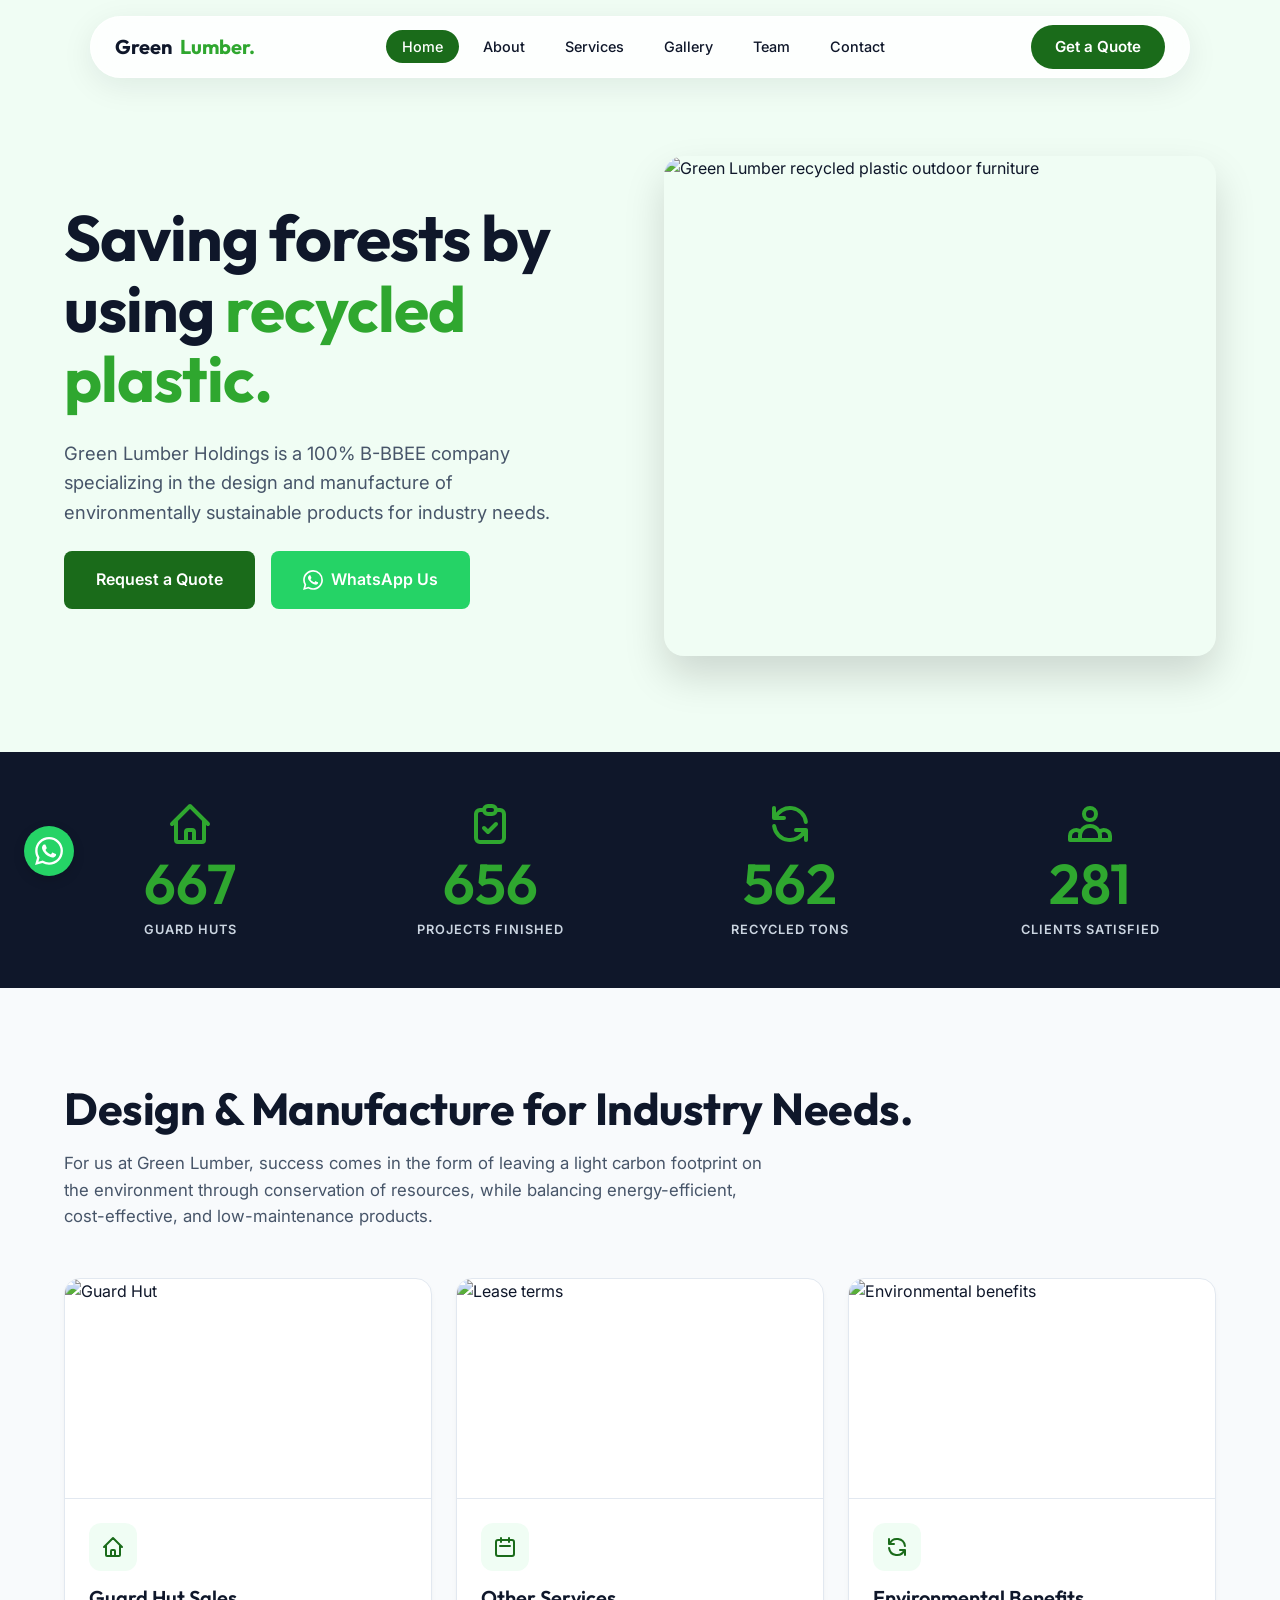
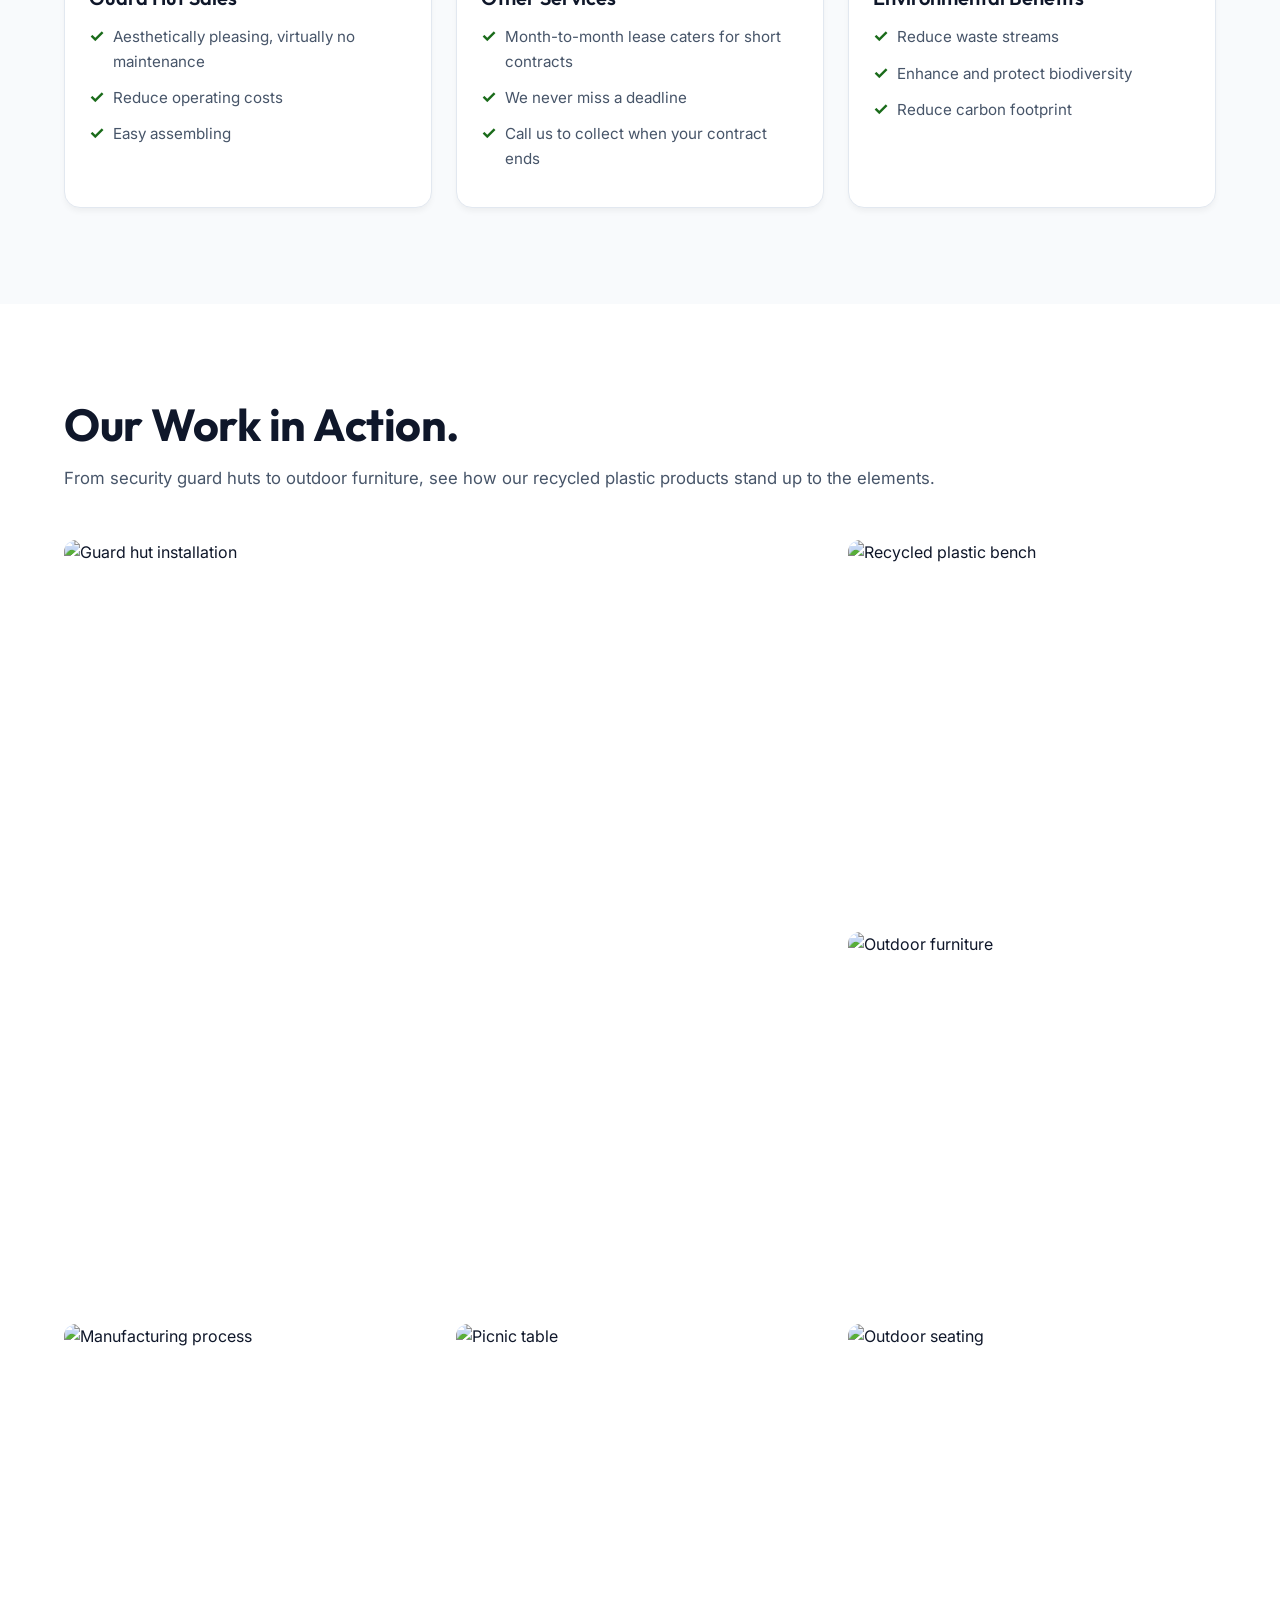
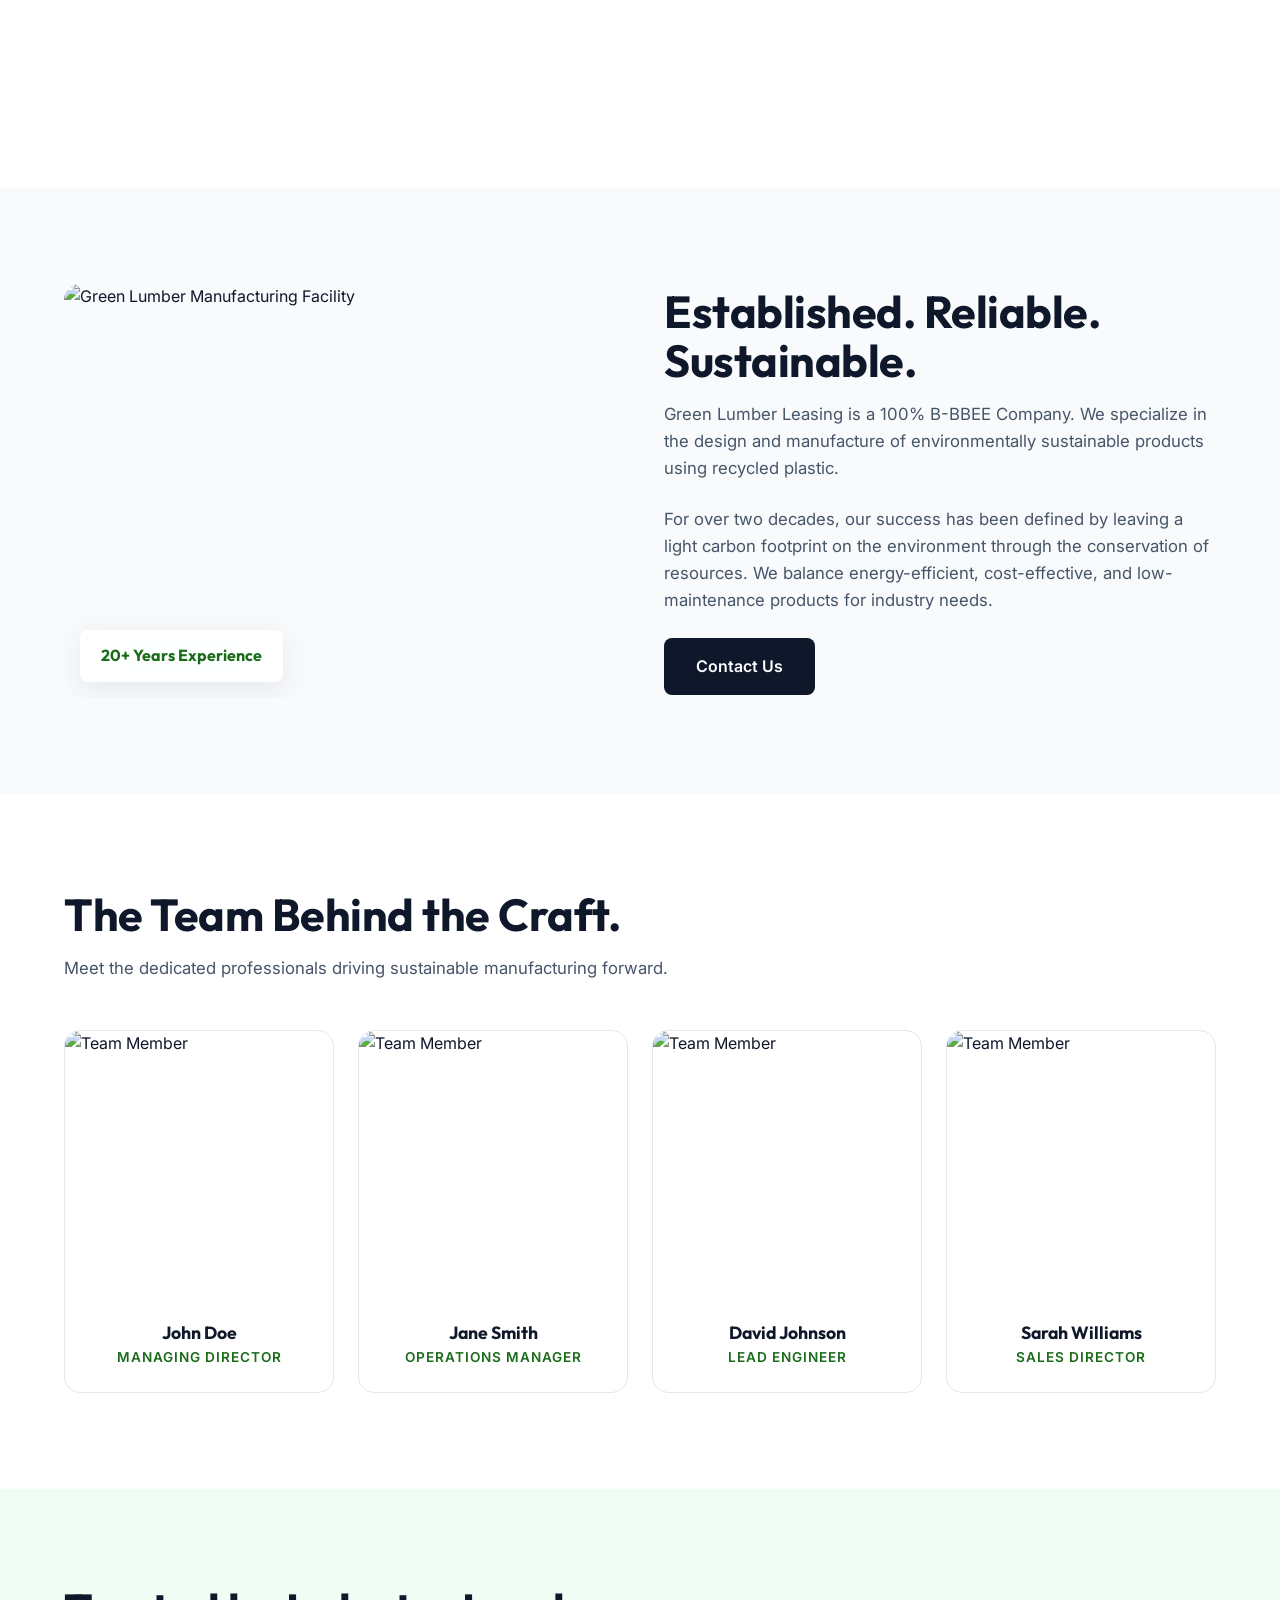
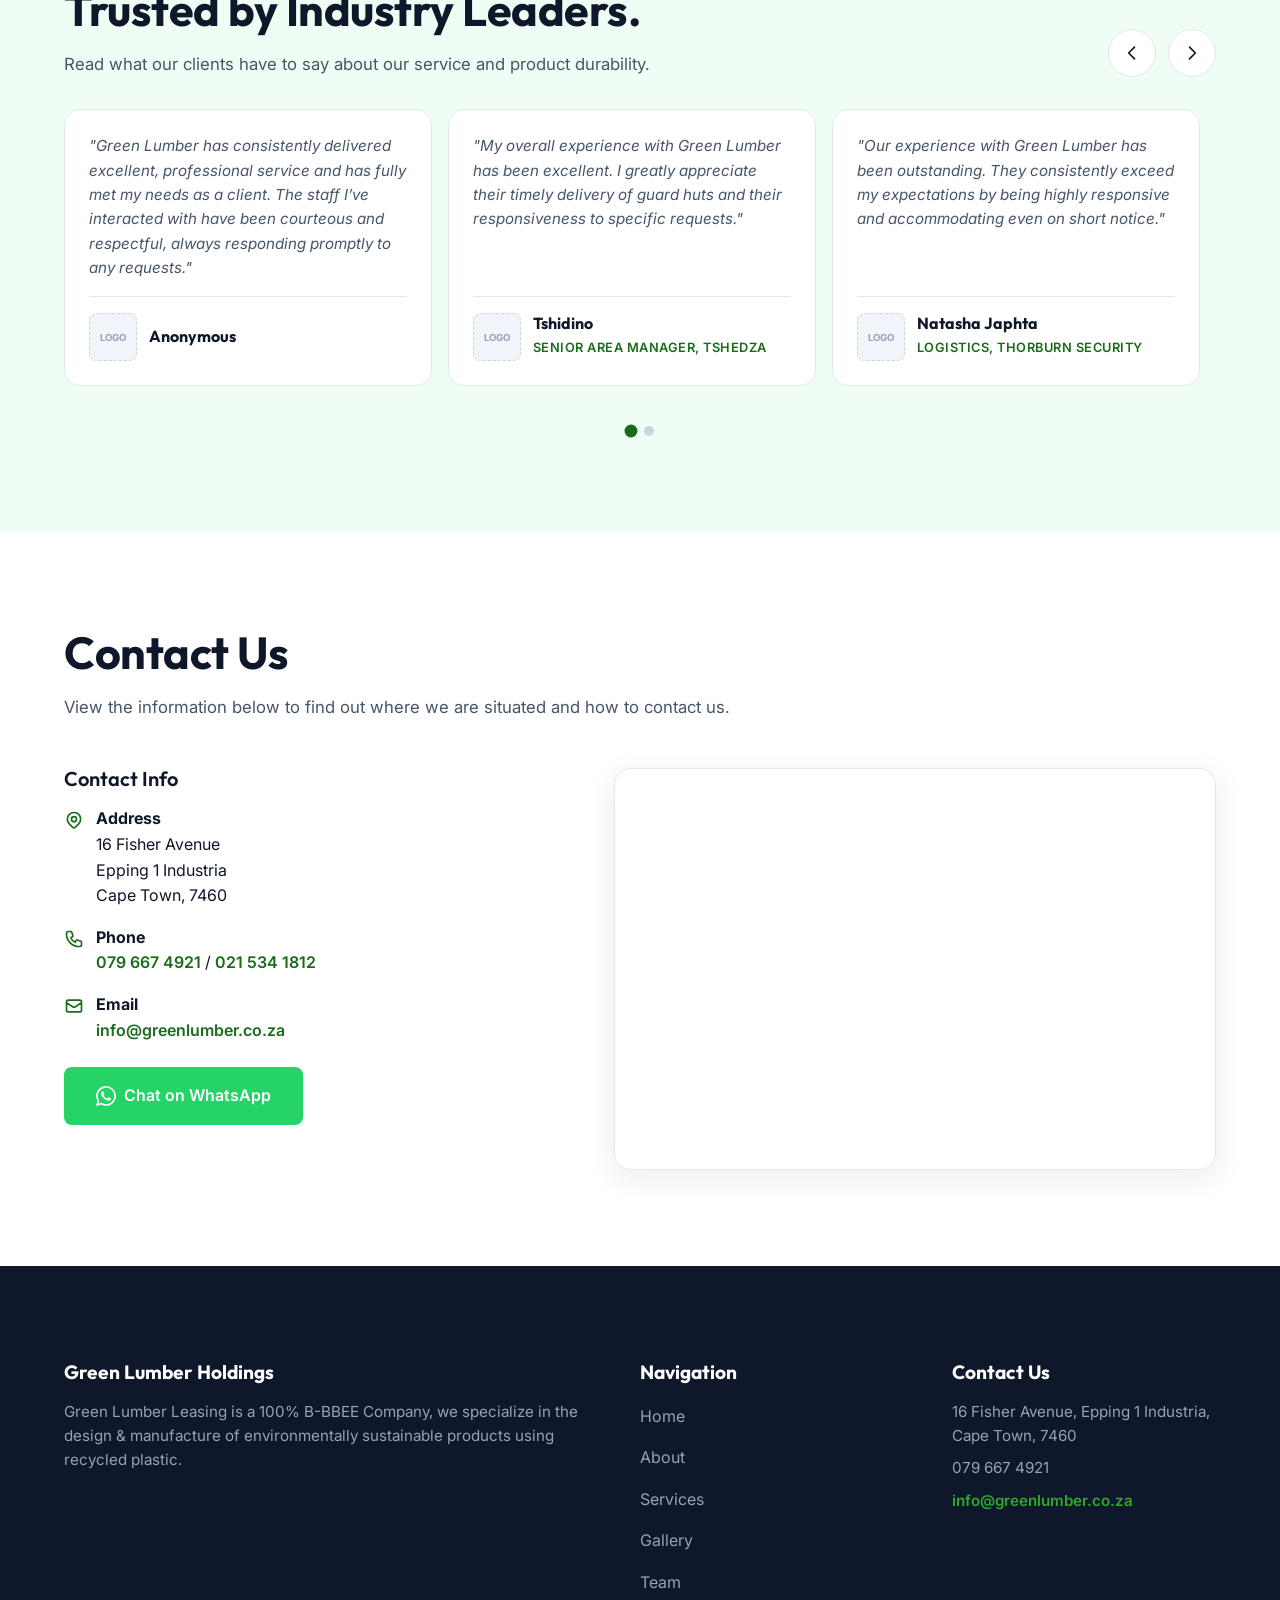
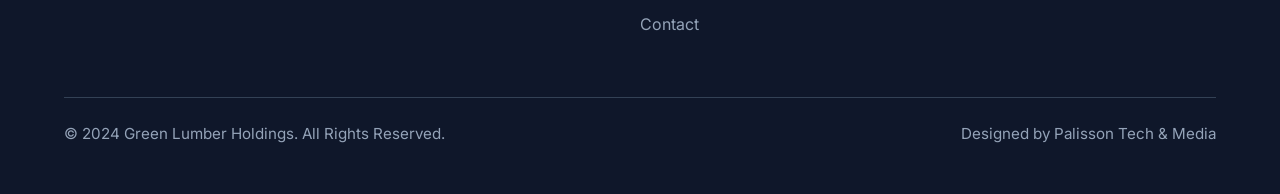
==== index.html @ dca3ba41 "Rename greenlumber.html to index.html" ====
<!DOCTYPE html>
<html lang="en">
<head>
  <meta charset="UTF-8">
  <meta name="viewport" content="width=device-width, initial-scale=1.0, viewport-fit=cover">
  <title>Green Lumber Holdings | Sustainable Manufacturing</title>
  
  <link rel="preconnect" href="https://fonts.googleapis.com">
  <link rel="preconnect" href="https://fonts.gstatic.com" crossorigin>
  <link href="https://fonts.googleapis.com/css2?family=Inter:wght@400;500;600&family=Outfit:wght@500;600;700&display=swap" rel="stylesheet">
  
  <!-- SEO Structured Data (LocalBusiness Schema) -->
  <script type="application/ld+json">
  {
    "@context": "https://schema.org",
    "@type": "LocalBusiness",
    "name": "Green Lumber Holdings",
    "image": "https://images.unsplash.com/photo-1598379502045-45b2b1c2f85f?q=80&w=1200&auto=format&fit=crop",
    "description": "Green Lumber Leasing is a 100% B-BBEE Company, we specialize in the design & Manufacture of environmentally sustainable products using recycled plastic.",
    "address": {
      "@type": "PostalAddress",
      "streetAddress": "16 Fisher Avenue, Epping 1 Industria",
      "addressLocality": "Cape Town",
      "postalCode": "7460",
      "addressCountry": "ZA"
    },
    "telephone": "+27796674921",
    "email": "info@greenlumber.co.za",
    "url": "https://www.greenlumberholdings.co.za"
  }
  </script>

  <style>
    :root {
      --primary: #2fa72f;
      --primary-dark: #1a6b1a;
      --primary-light: #f0fdf4;
      --bg-body: #f8fafc;
      --bg-surface: #ffffff;
      --text-main: #0f172a;
      --text-muted: #475569;
      
      --glass-bg: rgba(255, 255, 255, 0.85);
      --glass-dark: rgba(15, 23, 42, 0.75);
      --glass-border: rgba(255, 255, 255, 0.9);
      --glass-shadow: 0 8px 32px rgba(15, 23, 42, 0.08);
      
      --space-xs: 0.5rem;
      --space-sm: 1rem;
      --space-md: 1.5rem;
      --space-lg: 3rem;
      --space-xl: 5rem;
      
      --font-heading: 'Outfit', sans-serif;
      --font-body: 'Inter', sans-serif;
      --ease: cubic-bezier(0.16, 1, 0.3, 1);
    }

    * { box-sizing: border-box; margin: 0; padding: 0; }
    html { scroll-behavior: smooth; scroll-padding-top: 100px; }
    
    body {
      font-family: var(--font-body);
      background-color: var(--bg-body);
      color: var(--text-main);
      line-height: 1.6;
      overflow-x: hidden;
      -webkit-font-smoothing: antialiased;
    }

    a:focus-visible, button:focus-visible {
      outline: 3px solid var(--primary);
      outline-offset: 3px;
      border-radius: 4px;
    }

    img { max-width: 100%; display: block; }

    h1, h2, h3, h4 { font-family: var(--font-heading); color: var(--text-main); line-height: 1.1; }
    h1 { font-size: clamp(2.2rem, 6vw, 4rem); font-weight: 700; letter-spacing: -1px; margin-bottom: var(--space-md); }
    h2 { font-size: clamp(1.8rem, 4vw, 2.8rem); font-weight: 700; letter-spacing: -0.5px; margin-bottom: var(--space-sm); }
    h3 { font-size: 1.25rem; font-weight: 600; margin-bottom: var(--space-sm); }
    p { font-size: 1.05rem; color: var(--text-muted); margin-bottom: var(--space-md); }
    
    .container { width: 100%; max-width: 1200px; margin: 0 auto; padding-inline: var(--space-md); }
    .section { padding-block: var(--space-xl); }
    
    .glass {
      background: var(--glass-bg);
      -webkit-backdrop-filter: blur(16px) saturate(120%);
      backdrop-filter: blur(16px) saturate(120%);
      border: 1px solid var(--glass-border);
      border-radius: 16px;
      box-shadow: var(--glass-shadow);
    }

    /* --- NAVIGATION --- */
    .nav-wrapper {
      position: fixed; top: var(--space-sm); left: 0; width: 100%;
      z-index: 1000; display: flex; justify-content: center; padding-inline: var(--space-sm);
    }
    
    .nav {
      display: flex; align-items: center; justify-content: space-between;
      width: 100%; max-width: 1100px; padding: var(--space-xs) var(--space-md);
      border-radius: 100px; position: relative;
    }
    
    .logo { font-family: var(--font-heading); font-weight: 700; font-size: 1.25rem; color: var(--text-main); text-decoration: none; display: flex; align-items: center; gap: 8px; z-index: 2; }
    .logo span { color: var(--primary); }
    
    .nav-links { display: none; gap: var(--space-xs); list-style: none; }
    .nav-links a {
      color: var(--text-main); text-decoration: none; font-weight: 500; font-size: 0.9rem;
      transition: all 0.2s; padding: 8px 16px; border-radius: 50px;
    }
    .nav-links a:hover, .nav-links a.active { background: var(--primary-dark); color: #fff; }
    
    .nav-cta {
      display: none; background: var(--primary-dark); color: #fff !important;
      padding: 10px 24px; border-radius: 50px; text-decoration: none;
      font-weight: 600; font-size: 0.95rem; transition: background 0.2s;
    }
    .nav-cta:hover { background: #124e12; }

    .menu-toggle { 
      display: block; background: none; border: none; cursor: pointer; 
      padding: var(--space-xs); z-index: 2; color: var(--text-main);
    }
    .menu-toggle svg { width: 28px; height: 28px; }

    .mobile-menu {
      position: absolute; top: calc(100% + 10px); left: 0; width: 100%;
      padding: var(--space-md); display: flex; flex-direction: column; gap: var(--space-xs);
      opacity: 0; pointer-events: none; transform: translateY(-10px);
      transition: all 0.3s var(--ease);
    }
    .mobile-menu.active { opacity: 1; pointer-events: auto; transform: translateY(0); }
    .mobile-menu a { color: var(--text-main); text-decoration: none; font-weight: 600; font-size: 1.1rem; padding: 12px 16px; border-radius: 8px; }
    .mobile-menu a.active { background: var(--primary-dark); color: #fff; }
    .mobile-menu .nav-cta { display: block; text-align: center; margin-top: var(--space-xs); background: var(--primary-dark); color: #fff; }

    /* --- HERO --- */
    .hero { padding-top: calc(var(--space-xl) + 60px); padding-bottom: var(--space-xl); background: var(--primary-light); }
    .hero-grid { display: grid; grid-template-columns: 1fr; gap: var(--space-lg); align-items: center; }
    .hero-text h1 span { color: var(--primary); }
    .hero-text p { font-size: 1.15rem; max-width: 500px; }
    
    .btn {
      display: inline-flex; align-items: center; justify-content: center; gap: 8px;
      padding: 16px 32px; background: var(--primary-dark); color: #fff;
      text-decoration: none; font-weight: 600; border-radius: 8px;
      transition: background 0.2s, transform 0.2s; width: 100%;
    }
    .btn:hover { background: #124e12; transform: translateY(-2px); }
    .btn-whatsapp { background: #25D366; color: #fff; }
    .btn-whatsapp:hover { background: #1da851; }
    
    .hero-actions { display: flex; flex-direction: column; gap: var(--space-sm); margin-top: var(--space-md); }
    
    .hero-image-wrapper {
      border-radius: 20px; overflow: hidden;
      box-shadow: 0 20px 40px rgba(0,0,0,0.15); aspect-ratio: 4/3; cursor: pointer;
    }
    .hero-image-wrapper img { width: 100%; height: 100%; object-fit: cover; }

    /* --- STATS BAND --- */
    .stats-band { background: var(--text-main); padding-block: var(--space-lg); color: #fff; }
    .stats-grid { display: grid; grid-template-columns: repeat(2, 1fr); gap: var(--space-md); text-align: center; }
    .stat-item h3 { font-size: clamp(2rem, 5vw, 3.5rem); color: var(--primary); margin-bottom: var(--space-xs); line-height: 1; }
    .stat-item p { font-size: 0.8rem; text-transform: uppercase; letter-spacing: 1px; font-weight: 600; color: #cbd5e1; margin-bottom: 0; }
    .stat-icon { width: 48px; height: 48px; margin: 0 auto var(--space-xs); color: var(--primary); }
    .stat-icon svg { width: 100%; height: 100%; }

    /* --- CARDS --- */
    .cards-grid { display: grid; grid-template-columns: 1fr; gap: var(--space-md); margin-top: var(--space-lg); }
    .card {
      background: var(--bg-surface); border-radius: 16px; border: 1px solid #e2e8f0;
      box-shadow: 0 4px 6px -1px rgba(0, 0, 0, 0.05); transition: transform 0.3s var(--ease), box-shadow 0.3s var(--ease);
      overflow: hidden; display: flex; flex-direction: column;
    }
    .card:hover { transform: translateY(-5px); box-shadow: 0 15px 25px -5px rgba(0, 0, 0, 0.1); border-color: var(--primary); }
    .card-img { width: 100%; height: 220px; object-fit: cover; border-bottom: 1px solid #e2e8f0; cursor: pointer; }
    .card-content { padding: var(--space-md); flex-grow: 1; }
    .card-icon { width: 48px; height: 48px; background: var(--primary-light); color: var(--primary-dark); border-radius: 12px; display: flex; align-items: center; justify-content: center; margin-bottom: var(--space-sm); }
    .card-icon svg { width: 24px; height: 24px; }
    .card ul { list-style: none; padding: 0; margin-top: var(--space-sm); }
    .card ul li { position: relative; padding-left: 24px; margin-bottom: 12px; color: var(--text-muted); font-size: 0.95rem; }
    .card ul li::before { content: "✓"; color: var(--primary-dark); position: absolute; left: 0; font-weight: bold; font-size: 1.1rem; line-height: 1.2; }

    /* --- GALLERY --- */
    .gallery-section { background: var(--bg-surface); }
    .gallery-grid { display: grid; grid-template-columns: 1fr; gap: var(--space-md); margin-top: var(--space-lg); }
    .gallery-item { position: relative; border-radius: 12px; overflow: hidden; aspect-ratio: 4/3; cursor: pointer; }
    .gallery-item img { width: 100%; height: 100%; object-fit: cover; transition: transform 0.5s var(--ease); }
    .gallery-item:hover img { transform: scale(1.05); }

    /* --- ABOUT --- */
    .about-grid { display: grid; grid-template-columns: 1fr; gap: var(--space-lg); align-items: center; }
    .about-image { border-radius: 16px; overflow: hidden; aspect-ratio: 4/3; position: relative; cursor: pointer; }
    .about-image img { width: 100%; height: 100%; object-fit: cover; }
    .experience-badge { position: absolute; bottom: var(--space-sm); left: var(--space-sm); padding: 12px 20px; font-family: var(--font-heading); font-weight: 700; font-size: 1rem; color: var(--primary-dark); border-radius: 8px; }

    /* --- TEAM --- */
    .team-grid { display: grid; grid-template-columns: 1fr; gap: var(--space-md); margin-top: var(--space-lg); }
    .team-card { background: var(--bg-surface); border-radius: 16px; overflow: hidden; border: 1px solid #e2e8f0; }
    .team-img { width: 100%; aspect-ratio: 1/1; object-fit: cover; }
    .team-info { padding: var(--space-md); text-align: center; }
    .team-info h4 { font-size: 1.1rem; margin-bottom: 4px; }
    .team-info p { font-size: 0.85rem; color: var(--primary-dark); font-weight: 600; text-transform: uppercase; letter-spacing: 1px; margin-bottom: 0; }

    /* --- TESTIMONIALS --- */
    .testimonials { background: var(--primary-light); }
    .testimonial-header { display: flex; flex-direction: column; gap: var(--space-sm); margin-bottom: var(--space-md); }
    .carousel-controls { display: flex; gap: 12px; }
    .control-btn {
      width: 48px; height: 48px; border-radius: 50%; display: flex; align-items: center; justify-content: center;
      background: var(--bg-surface); border: 1px solid #e2e8f0; color: var(--text-main);
      cursor: pointer; transition: all 0.2s;
    }
    .control-btn:hover { background: var(--primary-dark); color: #fff; border-color: var(--primary-dark); }
    .control-btn svg { width: 20px; height: 20px; }

    .testimonial-track {
      display: flex; gap: var(--space-sm); overflow-x: auto;
      padding: var(--space-xs) 0 var(--space-md) 0;
      scroll-snap-type: x mandatory; scrollbar-width: none; -webkit-overflow-scrolling: touch;
    }
    .testimonial-track::-webkit-scrollbar { display: none; }
    
    .testimonial-card {
      flex: 0 0 100%; min-width: 280px; scroll-snap-align: start;
      background: var(--bg-surface); padding: var(--space-md); border-radius: 16px;
      border: 1px solid #e2e8f0; display: flex; flex-direction: column; justify-content: space-between;
      transition: box-shadow 0.3s;
    }
    .testimonial-card:hover { box-shadow: 0 10px 25px rgba(0,0,0,0.05); }
    .testimonial-card p { font-style: italic; font-size: 0.95rem; color: var(--text-muted); margin-bottom: var(--space-sm); flex-grow: 1; }
    .testimonial-author { border-top: 1px solid #e2e8f0; padding-top: var(--space-sm); display: flex; align-items: center; gap: 12px; }
    
    /* Company Logo Placeholder */
    .company-logo-placeholder {
      width: 48px; height: 48px; background: #f1f5f9; border-radius: 8px;
      display: flex; align-items: center; justify-content: center;
      font-size: 0.6rem; font-weight: 700; color: #94a3b8; text-transform: uppercase;
      border: 1px dashed #cbd5e1; flex-shrink: 0;
    }
    .testimonial-author-text h4 { font-size: 1rem; margin-bottom: 2px; }
    .testimonial-author-text span { font-size: 0.8rem; font-weight: 600; color: var(--primary-dark); text-transform: uppercase; letter-spacing: 0.5px; }

    /* Pagination Dots */
    .testimonial-dots {
      display: flex; justify-content: center; gap: 8px; margin-top: var(--space-sm);
    }
    .dot {
      width: 10px; height: 10px; border-radius: 50%; background: #cbd5e1;
      border: none; cursor: pointer; transition: all 0.2s;
    }
    .dot.active { background: var(--primary-dark); transform: scale(1.3); }

    /* --- CONTACT SECTION --- */
    .contact-section { background: var(--bg-surface); }
    .contact-grid { display: grid; grid-template-columns: 1fr; gap: var(--space-lg); margin-top: var(--space-lg); }
    .contact-info h3 { margin-bottom: var(--space-sm); }
    .contact-info p { margin-bottom: var(--space-sm); }
    .contact-detail { display: flex; align-items: flex-start; gap: 12px; margin-bottom: var(--space-sm); }
    .contact-detail svg { width: 20px; height: 20px; color: var(--primary-dark); flex-shrink: 0; margin-top: 4px; }
    .contact-detail a { color: var(--primary-dark); text-decoration: none; font-weight: 600; }
    .contact-detail a:hover { text-decoration: underline; }
    .map-wrapper { border-radius: 16px; overflow: hidden; box-shadow: 0 8px 32px rgba(15,23,42,0.08); border: 1px solid #e2e8f0; }
    .map-wrapper iframe { display: block; width: 100%; height: 400px; border: none; }

    /* --- FOOTER --- */
    .footer { background: var(--text-main); color: #fff; padding-block: var(--space-xl) var(--space-md); }
    .footer-grid { display: grid; grid-template-columns: 1fr; gap: var(--space-lg); margin-bottom: var(--space-lg); }
    .footer h4 { color: #fff; font-size: 1.2rem; margin-bottom: var(--space-sm); }
    .footer p { color: #94a3b8; font-size: 0.95rem; }
    .footer ul { list-style: none; }
    .footer ul li { margin-bottom: var(--space-xs); }
    .footer ul a { color: #94a3b8; text-decoration: none; transition: color 0.2s; display: inline-block; padding-block: 4px; }
    .footer ul a:hover { color: var(--primary); }
    .footer-bottom { border-top: 1px solid #334155; padding-top: var(--space-md); display: flex; flex-direction: column; align-items: center; gap: var(--space-xs); color: #64748b; font-size: 0.85rem; text-align: center; }

    /* --- FLOATING BUTTONS --- */
    #back-to-top, #floating-whatsapp {
      position: fixed; bottom: 24px; width: 50px; height: 50px;
      border-radius: 50%; display: flex; align-items: center; justify-content: center;
      box-shadow: 0 4px 12px rgba(0,0,0,0.15); z-index: 999;
      transition: all 0.3s var(--ease);
    }
    
    #back-to-top {
      right: 24px; background: var(--glass-bg); backdrop-filter: blur(10px);
      border: 1px solid var(--glass-border); color: var(--text-main); cursor: pointer;
      opacity: 0; pointer-events: none; transform: translateY(20px);
    }
    #back-to-top.visible { opacity: 1; pointer-events: auto; transform: translateY(0); }
    #back-to-top:hover { background: var(--primary-dark); color: #fff; border-color: var(--primary-dark); }

    #floating-whatsapp {
      left: 24px; background: #25D366; color: #fff;
    }
    #floating-whatsapp:hover { background: #1da851; transform: scale(1.1); }

    /* --- IMAGE MODAL --- */
    .image-modal {
      position: fixed; inset: 0; z-index: 2000;
      background: rgba(15, 23, 42, 0.85);
      -webkit-backdrop-filter: blur(12px); backdrop-filter: blur(12px);
      display: flex; align-items: center; justify-content: center;
      padding: var(--space-md);
      opacity: 0; pointer-events: none; transition: opacity 0.3s ease;
    }
    .image-modal.active { opacity: 1; pointer-events: auto; }
    .modal-content {
      position: relative; max-width: 95vw; max-height: 90vh;
      border-radius: 16px; overflow: hidden;
      box-shadow: 0 30px 60px rgba(0,0,0,0.5);
      transform: scale(0.95); transition: transform 0.3s var(--ease);
    }
    .image-modal.active .modal-content { transform: scale(1); }
    .modal-content img { display: block; max-width: 100%; max-height: 90vh; object-fit: contain; }
    .modal-close {
      position: absolute; top: 12px; right: 12px;
      width: 44px; height: 44px; border-radius: 50%;
      background: var(--glass-dark); backdrop-filter: blur(10px);
      border: 1px solid rgba(255,255,255,0.2);
      color: #fff; font-size: 24px; cursor: pointer;
      display: flex; align-items: center; justify-content: center;
      transition: background 0.2s;
    }
    .modal-close:hover { background: rgba(255,255,255,0.2); }

    /* --- ANIMATIONS --- */
    .reveal { opacity: 0; transform: translateY(20px); transition: opacity 0.6s var(--ease), transform 0.6s var(--ease); }
    .reveal.active { opacity: 1; transform: translateY(0); }

    /* =========================================
       DESKTOP (min-width: 768px)
       ========================================= */
    @media (min-width: 768px) {
      :root { --space-xl: 6rem; }
      
      .menu-toggle { display: none; }
      .nav-links { display: flex; }
      .nav-cta { display: inline-block; }
      .mobile-menu { display: none !important; }
      
      .hero-grid { grid-template-columns: 1fr 1fr; gap: var(--space-lg); }
      .btn { width: auto; }
      .hero-actions { flex-direction: row; flex-wrap: wrap; }
      .hero-image-wrapper { aspect-ratio: auto; height: 500px; }
      
      .stats-grid { grid-template-columns: repeat(4, 1fr); gap: var(--space-lg); }
      
      .cards-grid { grid-template-columns: repeat(3, 1fr); }
      
      .gallery-grid { grid-template-columns: repeat(3, 1fr); }
      .gallery-item { aspect-ratio: 1/1; }
      .gallery-item:nth-child(1) { grid-column: span 2; grid-row: span 2; aspect-ratio: auto; }
      
      .about-grid { grid-template-columns: 1fr 1fr; }
      
      .team-grid { grid-template-columns: repeat(4, 1fr); }
      
      .testimonial-header { flex-direction: row; justify-content: space-between; align-items: flex-end; }
      .testimonial-card { flex: 0 0 calc(33.333% - var(--space-sm)); }
      
      .contact-grid { grid-template-columns: 1fr 1.2fr; align-items: start; }
      
      .footer-grid { grid-template-columns: 2fr 1fr 1fr; }
      .footer-bottom { flex-direction: row; justify-content: space-between; text-align: left; }
    }
  </style>
</head>
<body>

  <!-- NAVIGATION -->
  <div class="nav-wrapper">
    <nav class="nav glass">
      <a href="#" class="logo">Green<span>Lumber.</span></a>
      
      <ul class="nav-links" id="desktop-nav">
        <li><a href="#home" class="nav-link active">Home</a></li>
        <li><a href="#about" class="nav-link">About</a></li>
        <li><a href="#what-we-do" class="nav-link">Services</a></li>
        <li><a href="#gallery" class="nav-link">Gallery</a></li>
        <li><a href="#team" class="nav-link">Team</a></li>
        <li><a href="#contact" class="nav-link">Contact</a></li>
      </ul>
      
      <a href="#contact" class="nav-cta">Get a Quote</a>
      
      <button class="menu-toggle" aria-label="Toggle navigation" aria-expanded="false">
        <svg fill="none" stroke="currentColor" viewBox="0 0 24 24" xmlns="http://www.w3.org/2000/svg"><path stroke-linecap="round" stroke-linejoin="round" stroke-width="2" d="M4 6h16M4 12h16M4 18h16"></path></svg>
      </button>

      <div class="mobile-menu glass" id="mobile-menu">
        <a href="#home" class="nav-link active">Home</a>
        <a href="#about" class="nav-link">About</a>
        <a href="#what-we-do" class="nav-link">Services</a>
        <a href="#gallery" class="nav-link">Gallery</a>
        <a href="#team" class="nav-link">Team</a>
        <a href="#contact" class="nav-link">Contact</a>
        <a href="#contact" class="nav-cta">Get a Quote</a>
      </div>
    </nav>
  </div>

  <!-- HERO -->
  <header class="hero" id="home">
    <div class="container hero-grid">
      <div class="hero-text reveal">
        <h1>Saving forests by using <span>recycled plastic.</span></h1>
        <p>Green Lumber Holdings is a 100% B-BBEE company specializing in the design and manufacture of environmentally sustainable products for industry needs.</p>
        <div class="hero-actions">
          <a href="#contact" class="btn">Request a Quote</a>
          <a href="https://wa.me/27796674921" target="_blank" rel="noopener" class="btn btn-whatsapp">
            <svg width="20" height="20" viewBox="0 0 24 24" fill="currentColor"><path d="M17.472 14.382c-.297-.149-1.758-.867-2.03-.967-.273-.099-.471-.148-.67.15-.197.297-.767.966-.94 1.164-.173.199-.347.223-.644.075-.297-.15-1.255-.463-2.39-1.475-.883-.788-1.48-1.761-1.653-2.059-.173-.297-.018-.458.13-.606.134-.133.298-.347.446-.52.149-.174.198-.298.298-.497.099-.198.05-.371-.025-.52-.075-.149-.669-1.612-.916-2.207-.242-.579-.487-.5-.669-.51-.173-.008-.371-.01-.57-.01-.198 0-.52.074-.792.372-.272.297-1.04 1.016-1.04 2.479 0 1.462 1.065 2.875 1.213 3.074.149.198 2.096 3.2 5.077 4.487.709.306 1.262.489 1.694.625.712.227 1.36.195 1.871.118.571-.085 1.758-.719 2.006-1.413.248-.694.248-1.289.173-1.413-.074-.124-.272-.198-.57-.347m-5.421 7.403h-.004a9.87 9.87 0 01-5.031-1.378l-.361-.214-3.741.982.998-3.648-.235-.374a9.86 9.86 0 01-1.51-5.26c.001-5.45 4.436-9.884 9.888-9.884 2.64 0 5.122 1.03 6.988 2.898a9.825 9.825 0 012.893 6.994c-.003 5.45-4.437 9.884-9.885 9.884m8.413-18.297A11.815 11.815 0 0012.05 0C5.495 0 .16 5.335.157 11.892c0 2.096.547 4.142 1.588 5.945L.057 24l6.305-1.654a11.882 11.882 0 005.683 1.448h.005c6.554 0 11.89-5.335 11.893-11.893a11.821 11.821 0 00-3.48-8.413z"/></svg>
            WhatsApp Us
          </a>
        </div>
      </div>
      
      <div class="hero-image-wrapper reveal" data-modal-image="https://images.unsplash.com/photo-1598379502045-45b2b1c2f85f?q=80&w=1200&auto=format&fit=crop">
        <img src="https://images.unsplash.com/photo-1598379502045-45b2b1c2f85f?q=80&w=1200&auto=format&fit=crop" alt="Green Lumber recycled plastic outdoor furniture">
      </div>
    </div>
  </header>

  <!-- STATS BAND -->
  <section class="stats-band">
    <div class="container stats-grid">
      <div class="stat-item reveal">
        <div class="stat-icon"><svg fill="none" stroke="currentColor" viewBox="0 0 24 24"><path stroke-linecap="round" stroke-linejoin="round" stroke-width="2" d="M3 12l2-2m0 0l7-7 7 7M5 10v10a1 1 0 001 1h3m10-11l2 2m-2-2v10a1 1 0 01-1 1h-3m-6 0a1 1 0 001-1v-4a1 1 0 011-1h2a1 1 0 011 1v4a1 1 0 001 1m-6 0h6"/></svg></div>
        <h3 class="count" data-target="700">0</h3>
        <p>Guard Huts</p>
      </div>
      <div class="stat-item reveal" style="transition-delay: 100ms;">
        <div class="stat-icon"><svg fill="none" stroke="currentColor" viewBox="0 0 24 24"><path stroke-linecap="round" stroke-linejoin="round" stroke-width="2" d="M9 5H7a2 2 0 00-2 2v12a2 2 0 002 2h10a2 2 0 002-2V7a2 2 0 00-2-2h-2M9 5a2 2 0 002 2h2a2 2 0 002-2M9 5a2 2 0 012-2h2a2 2 0 012 2m-6 9l2 2 4-4"/></svg></div>
        <h3 class="count" data-target="700">0</h3>
        <p>Projects Finished</p>
      </div>
      <div class="stat-item reveal" style="transition-delay: 200ms;">
        <div class="stat-icon"><svg fill="none" stroke="currentColor" viewBox="0 0 24 24"><path stroke-linecap="round" stroke-linejoin="round" stroke-width="2" d="M4 4v5h.582m15.356 2A8.001 8.001 0 004.582 9m0 0H9m11 11v-5h-.581m0 0a8.003 8.003 0 01-15.357-2m15.357 2H15"/></svg></div>
        <h3 class="count" data-target="600">0</h3>
        <p>Recycled Tons</p>
      </div>
      <div class="stat-item reveal" style="transition-delay: 300ms;">
        <div class="stat-icon"><svg fill="none" stroke="currentColor" viewBox="0 0 24 24"><path stroke-linecap="round" stroke-linejoin="round" stroke-width="2" d="M17 20h5v-2a3 3 0 00-5.356-1.857M17 20H7m10 0v-2c0-.656-.126-1.283-.356-1.857M7 20H2v-2a3 3 0 015.356-1.857M7 20v-2c0-.656.126-1.283.356-1.857m0 0a5.002 5.002 0 019.288 0M15 7a3 3 0 11-6 0 3 3 0 016 0z"/></svg></div>
        <h3 class="count" data-target="300">0</h3>
        <p>Clients Satisfied</p>
      </div>
    </div>
  </section>

  <!-- WHAT WE DO -->
  <section class="section" id="what-we-do">
    <div class="container">
      <div class="reveal">
        <h2>Design & Manufacture for Industry Needs.</h2>
        <p style="max-width: 700px;">For us at Green Lumber, success comes in the form of leaving a light carbon footprint on the environment through conservation of resources, while balancing energy-efficient, cost-effective, and low-maintenance products.</p>
      </div>
      
      <div class="cards-grid">
        <div class="card reveal">
          <img src="https://images.unsplash.com/photo-1517480747041-77f4fe850086?q=80&w=600&auto=format&fit=crop" alt="Guard Hut" class="card-img" data-modal-image="https://images.unsplash.com/photo-1517480747041-77f4fe850086?q=80&w=1200&auto=format&fit=crop">
          <div class="card-content">
            <div class="card-icon"><svg fill="none" stroke="currentColor" viewBox="0 0 24 24"><path stroke-linecap="round" stroke-linejoin="round" stroke-width="2" d="M3 12l2-2m0 0l7-7 7 7M5 10v10a1 1 0 001 1h3m10-11l2 2m-2-2v10a1 1 0 01-1 1h-3m-6 0a1 1 0 001-1v-4a1 1 0 011-1h2a1 1 0 011 1v4a1 1 0 001 1m-6 0h6"/></svg></div>
            <h3>Guard Hut Sales</h3>
            <ul>
              <li>Aesthetically pleasing, virtually no maintenance</li>
              <li>Reduce operating costs</li>
              <li>Easy assembling</li>
            </ul>
          </div>
        </div>
        
        <div class="card reveal" style="transition-delay: 100ms;">
          <img src="https://images.unsplash.com/photo-1600585154340-be6161a56a0c?q=80&w=600&auto=format&fit=crop" alt="Lease terms" class="card-img" data-modal-image="https://images.unsplash.com/photo-1600585154340-be6161a56a0c?q=80&w=1200&auto=format&fit=crop">
          <div class="card-content">
            <div class="card-icon"><svg fill="none" stroke="currentColor" viewBox="0 0 24 24"><path stroke-linecap="round" stroke-linejoin="round" stroke-width="2" d="M8 7V3m8 4V3m-9 8h10M5 21h14a2 2 0 002-2V7a2 2 0 00-2-2H5a2 2 0 00-2 2v12a2 2 0 002 2z"/></svg></div>
            <h3>Other Services</h3>
            <ul>
              <li>Month-to-month lease caters for short contracts</li>
              <li>We never miss a deadline</li>
              <li>Call us to collect when your contract ends</li>
            </ul>
          </div>
        </div>
        
        <div class="card reveal" style="transition-delay: 200ms;">
          <img src="https://images.unsplash.com/photo-1541887842961-63775b2df8a2?q=80&w=600&auto=format&fit=crop" alt="Environmental benefits" class="card-img" data-modal-image="https://images.unsplash.com/photo-1541887842961-63775b2df8a2?q=80&w=1200&auto=format&fit=crop">
          <div class="card-content">
            <div class="card-icon"><svg fill="none" stroke="currentColor" viewBox="0 0 24 24"><path stroke-linecap="round" stroke-linejoin="round" stroke-width="2" d="M4 4v5h.582m15.356 2A8.001 8.001 0 004.582 9m0 0H9m11 11v-5h-.581m0 0a8.003 8.003 0 01-15.357-2m15.357 2H15"/></svg></div>
            <h3>Environmental Benefits</h3>
            <ul>
              <li>Reduce waste streams</li>
              <li>Enhance and protect biodiversity</li>
              <li>Reduce carbon footprint</li>
            </ul>
          </div>
        </div>
      </div>
    </div>
  </section>

  <!-- GALLERY -->
  <section class="section gallery-section" id="gallery">
    <div class="container">
      <div class="reveal">
        <h2>Our Work in Action.</h2>
        <p>From security guard huts to outdoor furniture, see how our recycled plastic products stand up to the elements.</p>
      </div>
      
      <div class="gallery-grid">
        <div class="gallery-item reveal" data-modal-image="https://images.unsplash.com/photo-1517480747041-77f4fe850086?q=80&w=1600&auto=format&fit=crop"><img src="https://images.unsplash.com/photo-1517480747041-77f4fe850086?q=80&w=800&auto=format&fit=crop" alt="Guard hut installation" loading="lazy"></div>
        <div class="gallery-item reveal" data-modal-image="https://images.unsplash.com/photo-1598379502045-45b2b1c2f85f?q=80&w=1600&auto=format&fit=crop"><img src="https://images.unsplash.com/photo-1598379502045-45b2b1c2f85f?q=80&w=600&auto=format&fit=crop" alt="Recycled plastic bench" loading="lazy"></div>
        <div class="gallery-item reveal" data-modal-image="https://images.unsplash.com/photo-1600585154340-be6161a56a0c?q=80&w=1600&auto=format&fit=crop"><img src="https://images.unsplash.com/photo-1600585154340-be6161a56a0c?q=80&w=600&auto=format&fit=crop" alt="Outdoor furniture" loading="lazy"></div>
        <div class="gallery-item reveal" data-modal-image="https://images.unsplash.com/photo-1541887842961-63775b2df8a2?q=80&w=1600&auto=format&fit=crop"><img src="https://images.unsplash.com/photo-1541887842961-63775b2df8a2?q=80&w=600&auto=format&fit=crop" alt="Manufacturing process" loading="lazy"></div>
        <div class="gallery-item reveal" data-modal-image="https://images.unsplash.com/photo-1533090481720-856c6e3c1fdc?q=80&w=1600&auto=format&fit=crop"><img src="https://images.unsplash.com/photo-1533090481720-856c6e3c1fdc?q=80&w=600&auto=format&fit=crop" alt="Picnic table" loading="lazy"></div>
        <div class="gallery-item reveal" data-modal-image="https://images.unsplash.com/photo-1582213782179-e0d53f98f2ca?q=80&w=1600&auto=format&fit=crop"><img src="https://images.unsplash.com/photo-1582213782179-e0d53f98f2ca?q=80&w=600&auto=format&fit=crop" alt="Outdoor seating" loading="lazy"></div>
      </div>
    </div>
  </section>

  <!-- ABOUT -->
  <section class="section" id="about">
    <div class="container about-grid">
      <div class="about-image reveal" data-modal-image="https://images.unsplash.com/photo-1503387762-592deb58ef4e?q=80&w=1600&auto=format&fit=crop">
        <img src="https://images.unsplash.com/photo-1503387762-592deb58ef4e?q=80&w=800&auto=format&fit=crop" alt="Green Lumber Manufacturing Facility" loading="lazy">
        <div class="experience-badge glass">20+ Years Experience</div>
      </div>
      
      <div class="reveal">
        <h2>Established. Reliable. Sustainable.</h2>
        <p>Green Lumber Leasing is a 100% B-BBEE Company. We specialize in the design and manufacture of environmentally sustainable products using recycled plastic.</p>
        <p>For over two decades, our success has been defined by leaving a light carbon footprint on the environment through the conservation of resources. We balance energy-efficient, cost-effective, and low-maintenance products for industry needs.</p>
        <a href="#contact" class="btn" style="background: var(--text-main);">Contact Us</a>
      </div>
    </div>
  </section>

  <!-- TEAM -->
  <section class="section" id="team" style="background: var(--bg-surface);">
    <div class="container">
      <div class="reveal">
        <h2>The Team Behind the Craft.</h2>
        <p>Meet the dedicated professionals driving sustainable manufacturing forward.</p>
      </div>
      
      <div class="team-grid">
        <div class="team-card reveal">
          <img src="https://images.unsplash.com/photo-1560250097-0b93528c311a?q=80&w=400&auto=format&fit=crop" alt="Team Member" class="team-img" loading="lazy">
          <div class="team-info">
            <h4>John Doe</h4>
            <p>Managing Director</p>
          </div>
        </div>
        <div class="team-card reveal" style="transition-delay: 50ms;">
          <img src="https://images.unsplash.com/photo-1573496359142-b8d87734a5a2?q=80&w=400&auto=format&fit=crop" alt="Team Member" class="team-img" loading="lazy">
          <div class="team-info">
            <h4>Jane Smith</h4>
            <p>Operations Manager</p>
          </div>
        </div>
        <div class="team-card reveal" style="transition-delay: 100ms;">
          <img src="https://images.unsplash.com/photo-1519085360753-af0119f7cbe7?q=80&w=400&auto=format&fit=crop" alt="Team Member" class="team-img" loading="lazy">
          <div class="team-info">
            <h4>David Johnson</h4>
            <p>Lead Engineer</p>
          </div>
        </div>
        <div class="team-card reveal" style="transition-delay: 150ms;">
          <img src="https://images.unsplash.com/photo-1580489944761-15a19d654956?q=80&w=400&auto=format&fit=crop" alt="Team Member" class="team-img" loading="lazy">
          <div class="team-info">
            <h4>Sarah Williams</h4>
            <p>Sales Director</p>
          </div>
        </div>
      </div>
    </div>
  </section>

  <!-- TESTIMONIALS -->
  <section class="section testimonials" id="testimonials">
    <div class="container">
      <div class="testimonial-header reveal">
        <div>
          <h2>Trusted by Industry Leaders.</h2>
          <p style="margin-bottom: 0;">Read what our clients have to say about our service and product durability.</p>
        </div>
        <div class="carousel-controls">
          <button class="control-btn" id="prev-testimonial" aria-label="Previous testimonials">
            <svg fill="none" stroke="currentColor" viewBox="0 0 24 24"><path stroke-linecap="round" stroke-linejoin="round" stroke-width="2" d="M15 19l-7-7 7-7"/></svg>
          </button>
          <button class="control-btn" id="next-testimonial" aria-label="Next testimonials">
            <svg fill="none" stroke="currentColor" viewBox="0 0 24 24"><path stroke-linecap="round" stroke-linejoin="round" stroke-width="2" d="M9 5l7 7-7 7"/></svg>
          </button>
        </div>
      </div>
      
      <div class="testimonial-track" id="testimonial-track">
        <div class="testimonial-card reveal">
          <p>"Green Lumber has consistently delivered excellent, professional service and has fully met my needs as a client. The staff I’ve interacted with have been courteous and respectful, always responding promptly to any requests."</p>
          <div class="testimonial-author">
            <div class="company-logo-placeholder">Logo</div>
            <div class="testimonial-author-text">
              <h4>Anonymous</h4>
            </div>
          </div>
        </div>
        <div class="testimonial-card reveal" style="transition-delay: 50ms;">
          <p>"My overall experience with Green Lumber has been excellent. I greatly appreciate their timely delivery of guard huts and their responsiveness to specific requests."</p>
          <div class="testimonial-author">
            <div class="company-logo-placeholder">Logo</div>
            <div class="testimonial-author-text">
              <h4>Tshidino</h4>
              <span>Senior Area Manager, Tshedza</span>
            </div>
          </div>
        </div>
        <div class="testimonial-card reveal" style="transition-delay: 100ms;">
          <p>"Our experience with Green Lumber has been outstanding. They consistently exceed my expectations by being highly responsive and accommodating even on short notice."</p>
          <div class="testimonial-author">
            <div class="company-logo-placeholder">Logo</div>
            <div class="testimonial-author-text">
              <h4>Natasha Japhta</h4>
              <span>Logistics, Thorburn Security</span>
            </div>
          </div>
        </div>
        <div class="testimonial-card reveal">
          <p>"It has always been a pleasure working with the team at Green Lumber. They always go beyond the desired expectation. We have never had concerns or disappointments."</p>
          <div class="testimonial-author">
            <div class="company-logo-placeholder">Logo</div>
            <div class="testimonial-author-text">
              <h4>Mr Mervin Van Willingh</h4>
              <span>Operations Manager, All4Security</span>
            </div>
          </div>
        </div>
        <div class="testimonial-card reveal">
          <p>"Their service has been reliable and effective, providing solid shelters for our guards in the field. The overall quality of the shelter materials meets our needs perfectly."</p>
          <div class="testimonial-author">
            <div class="company-logo-placeholder">Logo</div>
            <div class="testimonial-author-text">
              <h4>Keaton Samuels</h4>
              <span>Financial Supervisor, ABC Security</span>
            </div>
          </div>
        </div>
      </div>
      
      <!-- Pagination Dots -->
      <div class="testimonial-dots" id="testimonial-dots"></div>
    </div>
  </section>

  <!-- CONTACT SECTION -->
  <section class="section contact-section" id="contact">
    <div class="container">
      <div class="reveal">
        <h2>Contact Us</h2>
        <p style="max-width: 700px;">View the information below to find out where we are situated and how to contact us.</p>
      </div>
      
      <div class="contact-grid">
        <div class="contact-info reveal">
          <h3>Contact Info</h3>
          
          <div class="contact-detail">
            <svg fill="none" stroke="currentColor" viewBox="0 0 24 24"><path stroke-linecap="round" stroke-linejoin="round" stroke-width="2" d="M17.657 16.657L13.414 20.9a1.998 1.998 0 01-2.827 0l-4.244-4.243a8 8 0 1111.314 0z"/><path stroke-linecap="round" stroke-linejoin="round" stroke-width="2" d="M15 11a3 3 0 11-6 0 3 3 0 016 0z"/></svg>
            <div>
              <strong>Address</strong><br>
              16 Fisher Avenue<br>
              Epping 1 Industria<br>
              Cape Town, 7460
            </div>
          </div>
          
          <div class="contact-detail">
            <svg fill="none" stroke="currentColor" viewBox="0 0 24 24"><path stroke-linecap="round" stroke-linejoin="round" stroke-width="2" d="M3 5a2 2 0 012-2h3.28a1 1 0 01.948.684l1.498 4.493a1 1 0 01-.502 1.21l-2.257 1.13a11.042 11.042 0 005.516 5.516l1.13-2.257a1 1 0 011.21-.502l4.493 1.498a1 1 0 01.684.949V19a2 2 0 01-2 2h-1C9.716 21 3 14.284 3 6V5z"/></svg>
            <div>
              <strong>Phone</strong><br>
              <a href="tel:0796674921">079 667 4921</a> / <a href="tel:0215341812">021 534 1812</a>
            </div>
          </div>
          
          <div class="contact-detail">
            <svg fill="none" stroke="currentColor" viewBox="0 0 24 24"><path stroke-linecap="round" stroke-linejoin="round" stroke-width="2" d="M3 8l7.89 5.26a2 2 0 002.22 0L21 8M5 19h14a2 2 0 002-2V7a2 2 0 00-2-2H5a2 2 0 00-2 2v10a2 2 0 002 2z"/></svg>
            <div>
              <strong>Email</strong><br>
              <a href="mailto:info@greenlumber.co.za">info@greenlumber.co.za</a>
            </div>
          </div>
          
          <div style="margin-top: var(--space-md);">
            <a href="https://wa.me/27796674921" target="_blank" rel="noopener" class="btn btn-whatsapp" style="width: auto; display: inline-flex;">
              <svg width="20" height="20" viewBox="0 0 24 24" fill="currentColor"><path d="M17.472 14.382c-.297-.149-1.758-.867-2.03-.967-.273-.099-.471-.148-.67.15-.197.297-.767.966-.94 1.164-.173.199-.347.223-.644.075-.297-.15-1.255-.463-2.39-1.475-.883-.788-1.48-1.761-1.653-2.059-.173-.297-.018-.458.13-.606.134-.133.298-.347.446-.52.149-.174.198-.298.298-.497.099-.198.05-.371-.025-.52-.075-.149-.669-1.612-.916-2.207-.242-.579-.487-.5-.669-.51-.173-.008-.371-.01-.57-.01-.198 0-.52.074-.792.372-.272.297-1.04 1.016-1.04 2.479 0 1.462 1.065 2.875 1.213 3.074.149.198 2.096 3.2 5.077 4.487.709.306 1.262.489 1.694.625.712.227 1.36.195 1.871.118.571-.085 1.758-.719 2.006-1.413.248-.694.248-1.289.173-1.413-.074-.124-.272-.198-.57-.347m-5.421 7.403h-.004a9.87 9.87 0 01-5.031-1.378l-.361-.214-3.741.982.998-3.648-.235-.374a9.86 9.86 0 01-1.51-5.26c.001-5.45 4.436-9.884 9.888-9.884 2.64 0 5.122 1.03 6.988 2.898a9.825 9.825 0 012.893 6.994c-.003 5.45-4.437 9.884-9.885 9.884m8.413-18.297A11.815 11.815 0 0012.05 0C5.495 0 .16 5.335.157 11.892c0 2.096.547 4.142 1.588 5.945L.057 24l6.305-1.654a11.882 11.882 0 005.683 1.448h.005c6.554 0 11.89-5.335 11.893-11.893a11.821 11.821 0 00-3.48-8.413z"/></svg>
              Chat on WhatsApp
            </a>
          </div>
        </div>
        
        <div class="map-wrapper reveal" style="transition-delay: 100ms;">
          <iframe 
            src="https://maps.google.com/maps?width=100%25&height=600&hl=en&q=%2016%20Fisher%20Avenue,%20Epping%201%20Industria,%20Cape%20Town+(Green%20Lumber%20Holdings)&t=&z=14&ie=UTF8&iwloc=B&output=embed" 
            width="100%" 
            height="450" 
            frameborder="0" 
            scrolling="no" 
            marginheight="0" 
            marginwidth="0"
            title="Green Lumber Holdings Location Map"
            loading="lazy">
          </iframe>
        </div>
      </div>
    </div>
  </section>

  <!-- FOOTER -->
  <footer class="footer">
    <div class="container">
      <div class="footer-grid">
        <div>
          <h4>Green Lumber Holdings</h4>
          <p>Green Lumber Leasing is a 100% B-BBEE Company, we specialize in the design & manufacture of environmentally sustainable products using recycled plastic.</p>
        </div>
        <div>
          <h4>Navigation</h4>
          <ul>
            <li><a href="#home">Home</a></li>
            <li><a href="#about">About</a></li>
            <li><a href="#what-we-do">Services</a></li>
            <li><a href="#gallery">Gallery</a></li>
            <li><a href="#team">Team</a></li>
            <li><a href="#contact">Contact</a></li>
          </ul>
        </div>
        <div>
          <h4>Contact Us</h4>
          <p style="margin-bottom: 8px;">16 Fisher Avenue, Epping 1 Industria, Cape Town, 7460</p>
          <p style="margin-bottom: 8px;"><a href="tel:0796674921" style="color: #94a3b8; text-decoration: none;">079 667 4921</a></p>
          <p><a href="mailto:info@greenlumber.co.za" style="color: var(--primary); text-decoration: none; font-weight: 600;">info@greenlumber.co.za</a></p>
        </div>
      </div>
      <div class="footer-bottom">
        <p>&copy; 2024 Green Lumber Holdings. All Rights Reserved.</p>
        <p>Designed by Palisson Tech & Media</p>
      </div>
    </div>
  </footer>

  <!-- FLOATING BUTTONS -->
  <a href="https://wa.me/27796674921" target="_blank" rel="noopener" id="floating-whatsapp" aria-label="Chat with us on WhatsApp">
    <svg width="28" height="28" viewBox="0 0 24 24" fill="currentColor"><path d="M17.472 14.382c-.297-.149-1.758-.867-2.03-.967-.273-.099-.471-.148-.67.15-.197.297-.767.966-.94 1.164-.173.199-.347.223-.644.075-.297-.15-1.255-.463-2.39-1.475-.883-.788-1.48-1.761-1.653-2.059-.173-.297-.018-.458.13-.606.134-.133.298-.347.446-.52.149-.174.198-.298.298-.497.099-.198.05-.371-.025-.52-.075-.149-.669-1.612-.916-2.207-.242-.579-.487-.5-.669-.51-.173-.008-.371-.01-.57-.01-.198 0-.52.074-.792.372-.272.297-1.04 1.016-1.04 2.479 0 1.462 1.065 2.875 1.213 3.074.149.198 2.096 3.2 5.077 4.487.709.306 1.262.489 1.694.625.712.227 1.36.195 1.871.118.571-.085 1.758-.719 2.006-1.413.248-.694.248-1.289.173-1.413-.074-.124-.272-.198-.57-.347m-5.421 7.403h-.004a9.87 9.87 0 01-5.031-1.378l-.361-.214-3.741.982.998-3.648-.235-.374a9.86 9.86 0 01-1.51-5.26c.001-5.45 4.436-9.884 9.888-9.884 2.64 0 5.122 1.03 6.988 2.898a9.825 9.825 0 012.893 6.994c-.003 5.45-4.437 9.884-9.885 9.884m8.413-18.297A11.815 11.815 0 0012.05 0C5.495 0 .16 5.335.157 11.892c0 2.096.547 4.142 1.588 5.945L.057 24l6.305-1.654a11.882 11.882 0 005.683 1.448h.005c6.554 0 11.89-5.335 11.893-11.893a11.821 11.821 0 00-3.48-8.413z"/></svg>
  </a>

  <button id="back-to-top" aria-label="Back to top">
    <svg width="24" height="24" viewBox="0 0 24 24" fill="none" stroke="currentColor" stroke-width="2" stroke-linecap="round" stroke-linejoin="round"><path d="M12 19V5M5 12l7-7 7 7"/></svg>
  </button>

  <!-- IMAGE MODAL -->
  <div class="image-modal" id="image-modal" role="dialog" aria-modal="true" aria-label="Expanded image view">
    <div class="modal-content">
      <img src="" alt="Expanded view" id="modal-img">
      <button class="modal-close" id="modal-close" aria-label="Close modal">&times;</button>
    </div>
  </div>

  <!-- JAVASCRIPT -->
  <script>
    document.addEventListener("DOMContentLoaded", () => {
      
      // 1. Mobile Menu
      const menuToggle = document.querySelector(".menu-toggle");
      const mobileMenu = document.getElementById("mobile-menu");
      
      menuToggle.addEventListener("click", () => {
        const isActive = mobileMenu.classList.toggle("active");
        menuToggle.setAttribute("aria-expanded", isActive);
      });

      mobileMenu.querySelectorAll("a").forEach(link => {
        link.addEventListener("click", () => {
          mobileMenu.classList.remove("active");
          menuToggle.setAttribute("aria-expanded", "false");
        });
      });

      // 2. Active Navigation Pill
      const sections = document.querySelectorAll("section[id], header[id]");
      const navLinks = document.querySelectorAll(".nav-link");

      function updateActiveNav() {
        let current = "";
        sections.forEach(section => {
          const sectionTop = section.offsetTop - 150;
          const sectionHeight = section.offsetHeight;
          if (window.scrollY >= sectionTop && window.scrollY < sectionTop + sectionHeight) {
            current = section.getAttribute("id");
          }
        });

        navLinks.forEach(link => {
          link.classList.remove("active");
          if (link.getAttribute("href") === `#${current}`) {
            link.classList.add("active");
          }
        });
      }
      window.addEventListener("scroll", updateActiveNav);
      updateActiveNav();

      // 3. Testimonials Slider & Pagination Dots
      const track = document.getElementById("testimonial-track");
      const prevBtn = document.getElementById("prev-testimonial");
      const nextBtn = document.getElementById("next-testimonial");
      const dotsContainer = document.getElementById("testimonial-dots");
      
      const cards = track.querySelectorAll(".testimonial-card");
      let cardsPerPage = window.innerWidth >= 768 ? 3 : 1;
      let totalPages = Math.ceil(cards.length / cardsPerPage);

      // Generate Dots
      function generateDots() {
        dotsContainer.innerHTML = "";
        for (let i = 0; i < totalPages; i++) {
          const dot = document.createElement("button");
          dot.classList.add("dot");
          dot.setAttribute("aria-label", `Go to testimonial page ${i + 1}`);
          if (i === 0) dot.classList.add("active");
          dot.addEventListener("click", () => {
            const scrollAmount = (cards[0].offsetWidth + 24) * cardsPerPage * i;
            track.scrollTo({ left: scrollAmount, behavior: "smooth" });
          });
          dotsContainer.appendChild(dot);
        }
      }
      generateDots();

      // Update Dots on Scroll
      track.addEventListener("scroll", () => {
        const scrollPosition = track.scrollLeft;
        const cardWidth = cards[0].offsetWidth + 24;
        const activePage = Math.round(scrollPosition / (cardWidth * cardsPerPage));
        
        const dots = dotsContainer.querySelectorAll(".dot");
        dots.forEach((dot, index) => {
          dot.classList.toggle("active", index === activePage);
        });
      });

      // Arrow Controls
      const scrollAmount = () => {
        return (cards[0].offsetWidth + 24) * cardsPerPage;
      };

      prevBtn.addEventListener("click", () => {
        track.scrollBy({ left: -scrollAmount(), behavior: "smooth" });
      });

      nextBtn.addEventListener("click", () => {
        track.scrollBy({ left: scrollAmount(), behavior: "smooth" });
      });

      // Recalculate dots on resize
      window.addEventListener("resize", () => {
        const newCardsPerPage = window.innerWidth >= 768 ? 3 : 1;
        if (newCardsPerPage !== cardsPerPage) {
          cardsPerPage = newCardsPerPage;
          totalPages = Math.ceil(cards.length / cardsPerPage);
          generateDots();
        }
      });

      // 4. Back to Top
      const backToTopBtn = document.getElementById("back-to-top");
      window.addEventListener("scroll", () => {
        if (window.scrollY > 500) {
          backToTopBtn.classList.add("visible");
        } else {
          backToTopBtn.classList.remove("visible");
        }
      });

      backToTopBtn.addEventListener("click", () => {
        window.scrollTo({ top: 0, behavior: "smooth" });
      });

      // 5. Scroll Reveal
      const revealElements = document.querySelectorAll(".reveal");
      const revealObserver = new IntersectionObserver((entries) => {
        entries.forEach(entry => {
          if (entry.isIntersecting) {
            entry.target.classList.add("active");
            revealObserver.unobserve(entry.target);
          }
        });
      }, { threshold: 0.1, rootMargin: "0px 0px -50px 0px" });
      revealElements.forEach(el => revealObserver.observe(el));

      // 6. Stats Count-Up
      const countElements = document.querySelectorAll(".count");
      const countObserver = new IntersectionObserver((entries) => {
        entries.forEach(entry => {
          if (entry.isIntersecting) {
            const el = entry.target;
            const target = parseInt(el.getAttribute("data-target"));
            let count = 0;
            const duration = 2000;
            const increment = target / (duration / 16);

            const updateCount = () => {
              count += increment;
              if (count < target) {
                el.innerText = Math.ceil(count);
                requestAnimationFrame(updateCount);
              } else {
                el.innerText = target;
              }
            };
            updateCount();
            countObserver.unobserve(el);
          }
        });
      }, { threshold: 0.5 });
      countElements.forEach(el => countObserver.observe(el));

      // 7. Image Modal with Focus Trap
      const modal = document.getElementById("image-modal");
      const modalImg = document.getElementById("modal-img");
      const modalClose = document.getElementById("modal-close");
      let previousActiveElement;
      
      const expandableImages = document.querySelectorAll("[data-modal-image]");
      
      expandableImages.forEach(el => {
        el.addEventListener("click", () => {
          previousActiveElement = el;
          const imageUrl = el.getAttribute("data-modal-image");
          modalImg.src = imageUrl;
          modal.classList.add("active");
          document.body.style.overflow = "hidden";
          modalClose.focus(); // Focus the close button
        });
      });

      function closeModal() {
        modal.classList.remove("active");
        modalImg.src = "";
        document.body.style.overflow = "";
        if (previousActiveElement) {
          previousActiveElement.focus(); // Return focus
        }
      }

      modalClose.addEventListener("click", closeModal);
      
      modal.addEventListener("click", (e) => {
        if (e.target === modal) closeModal();
      });

      document.addEventListener("keydown", (e) => {
        if (e.key === "Escape" && modal.classList.contains("active")) {
          closeModal();
        }
        // Focus trap
        if (e.key === "Tab" && modal.classList.contains("active")) {
          e.preventDefault();
          modalClose.focus();
        }
      });
    });
  </script>
</body>
</html>
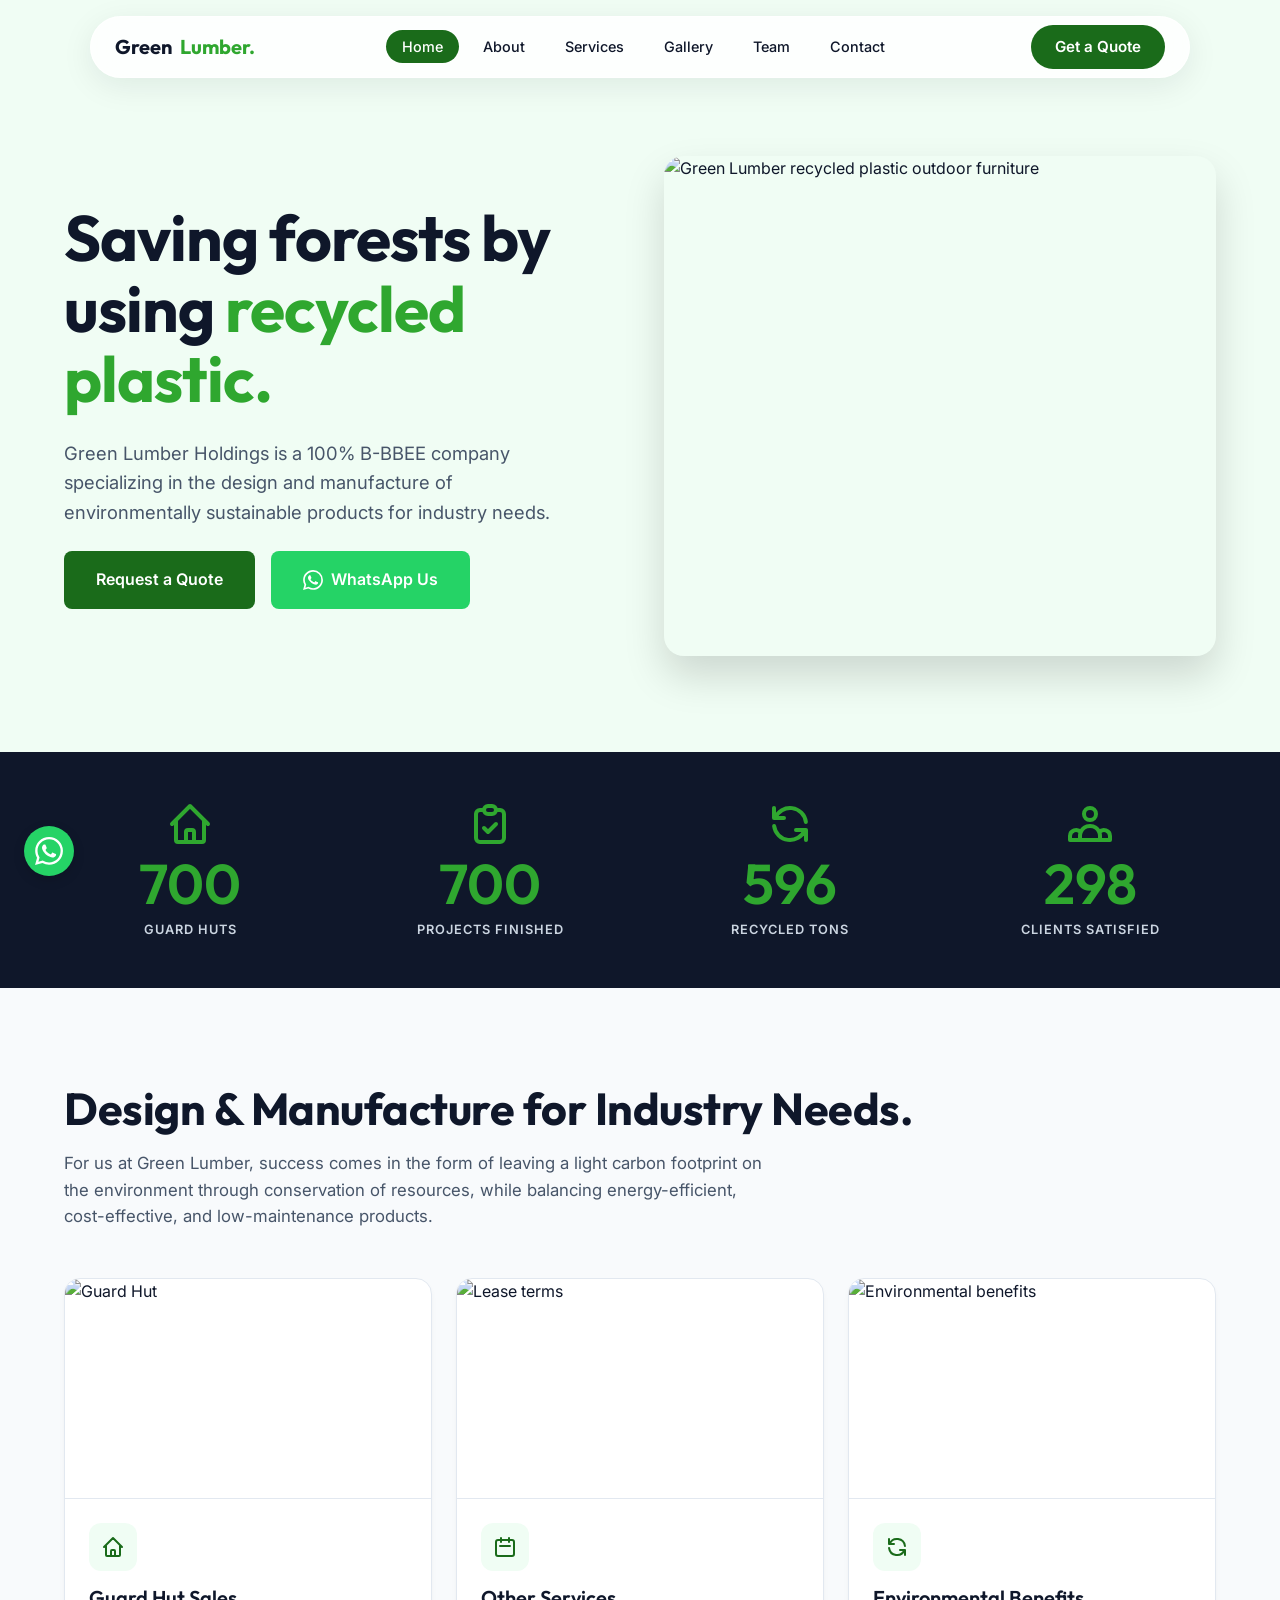
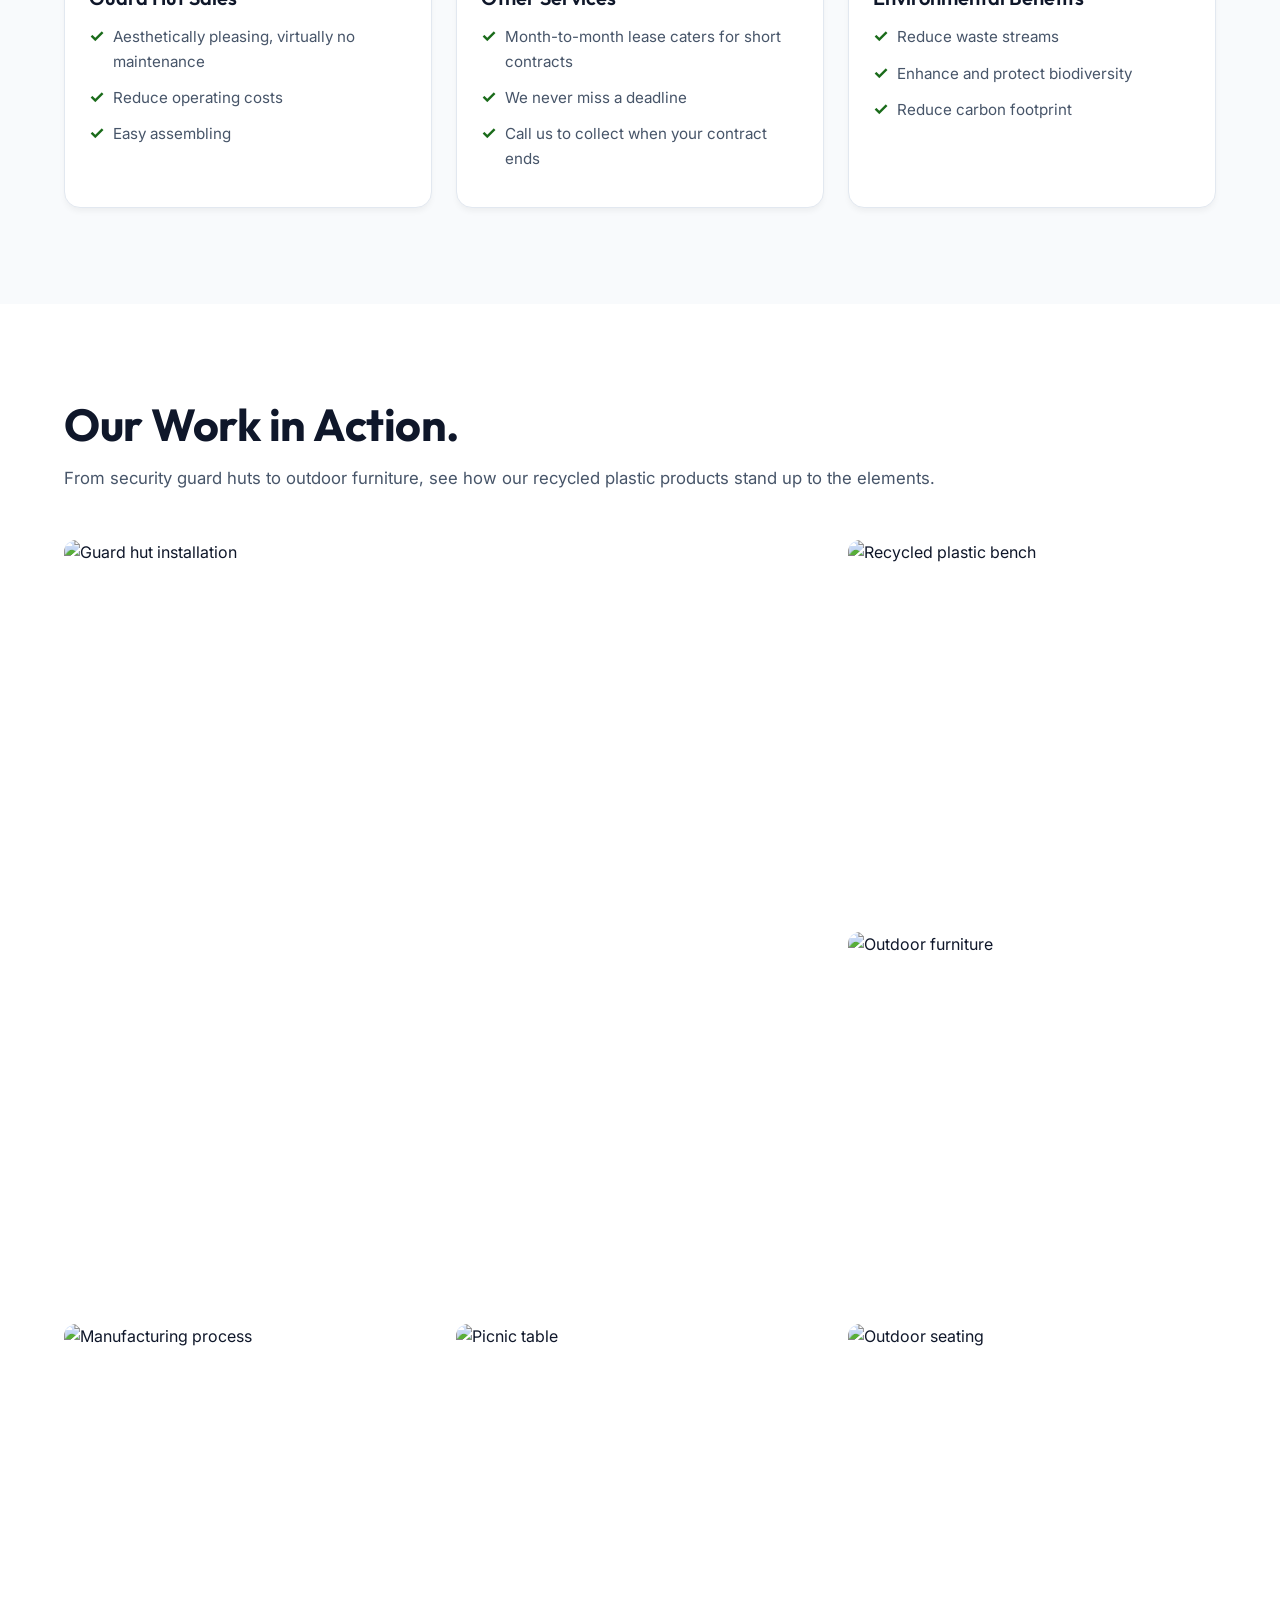
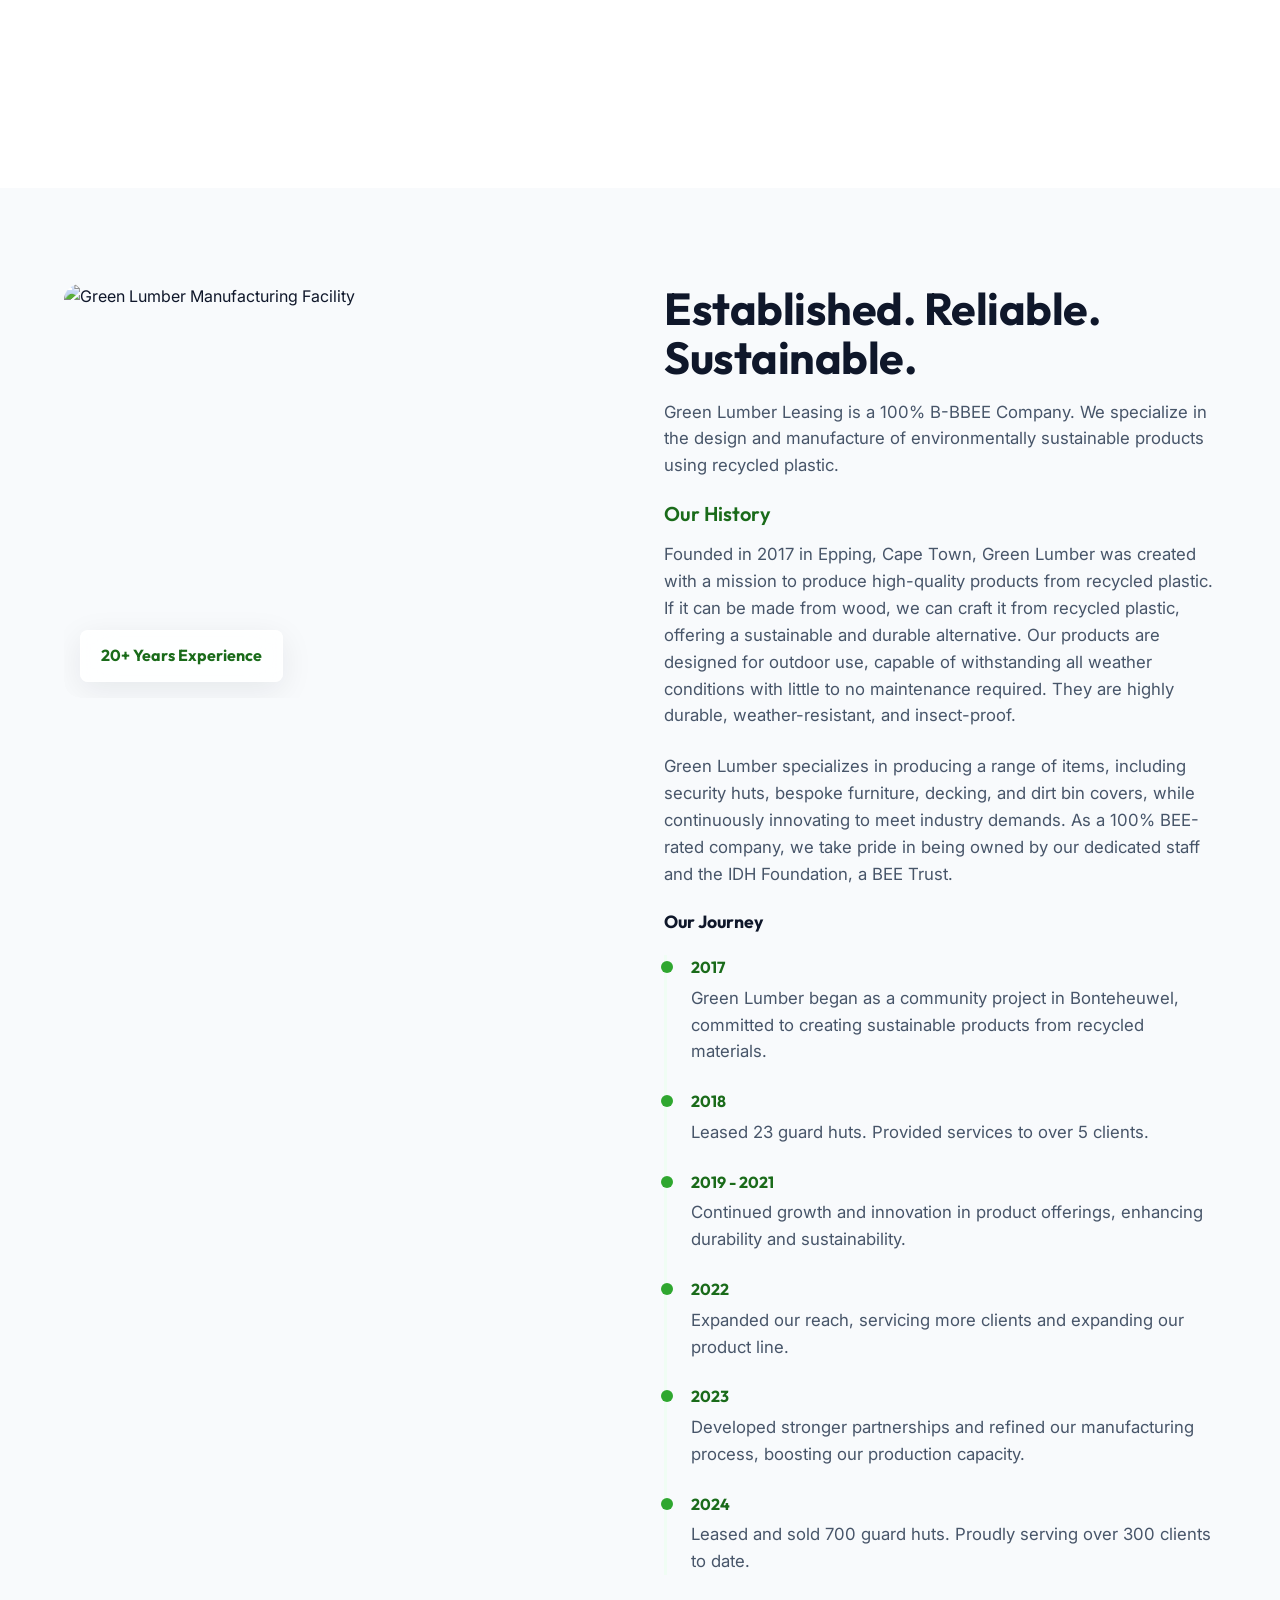
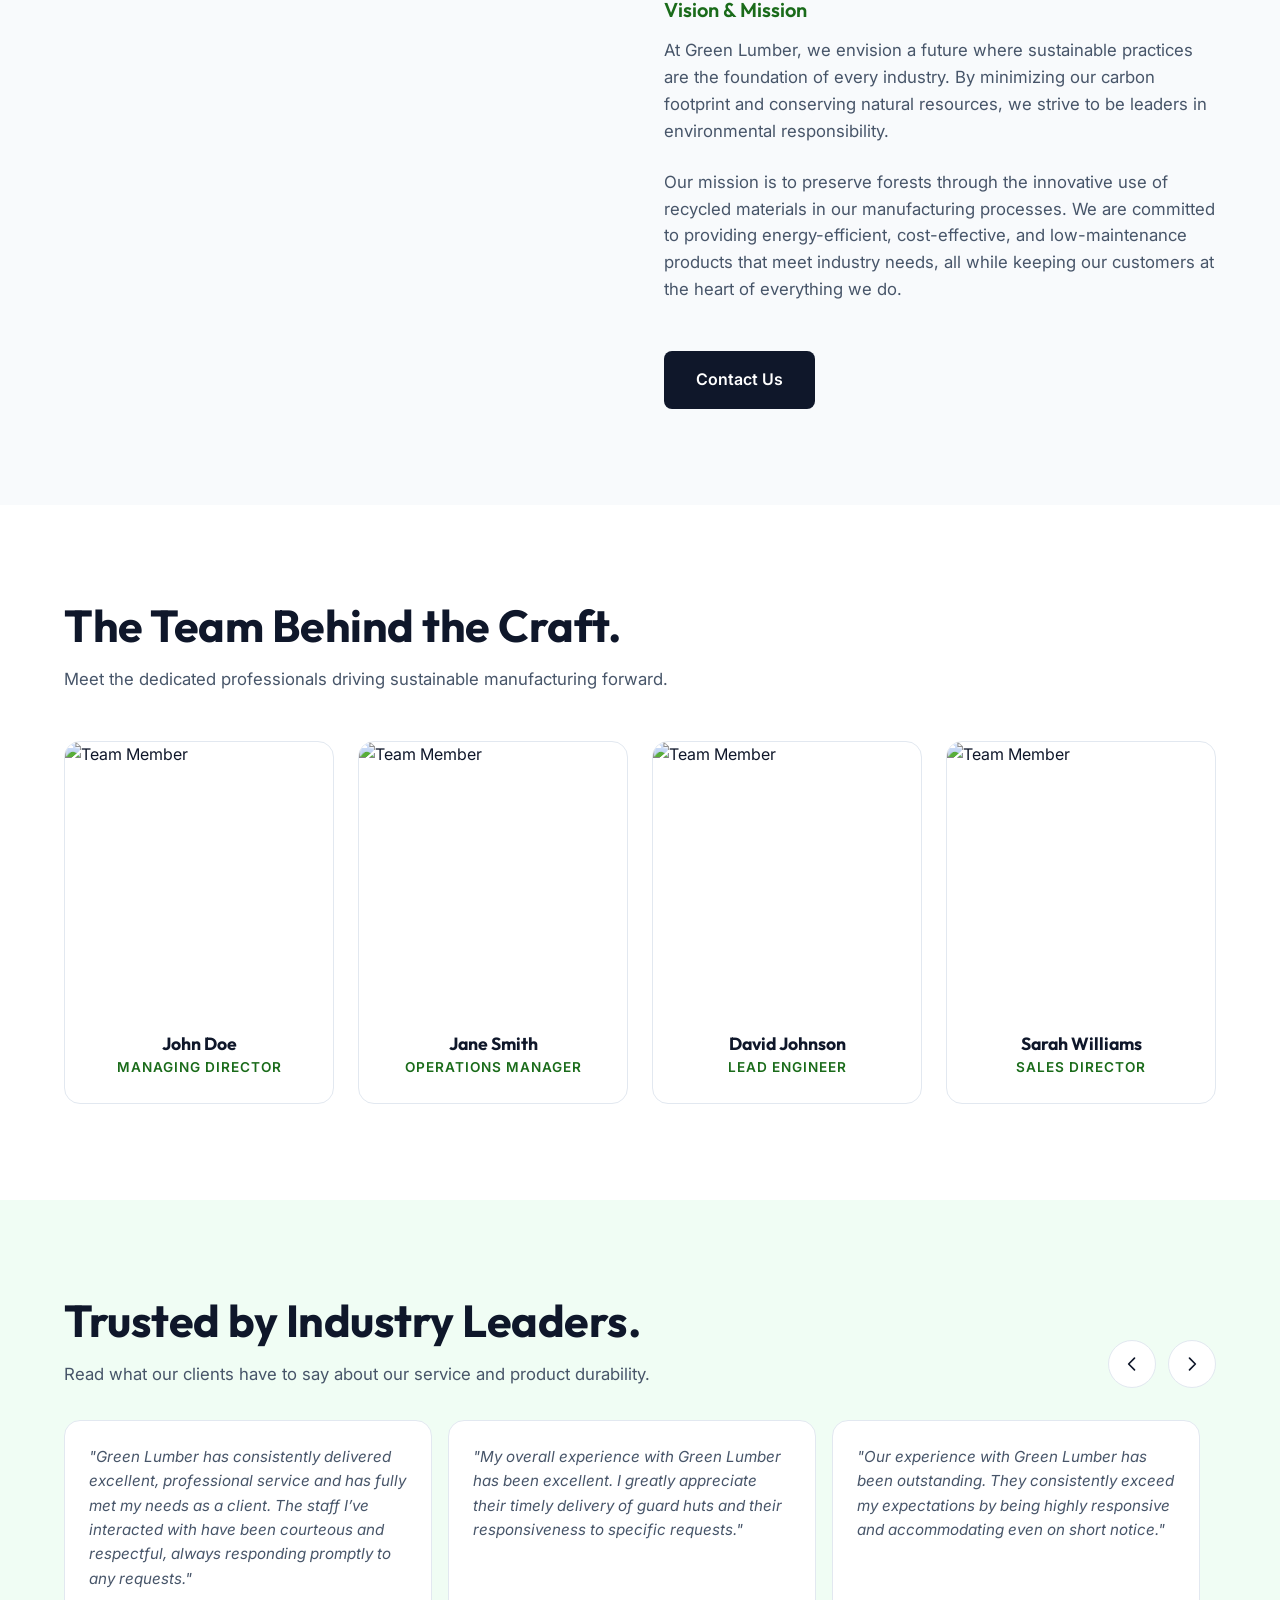
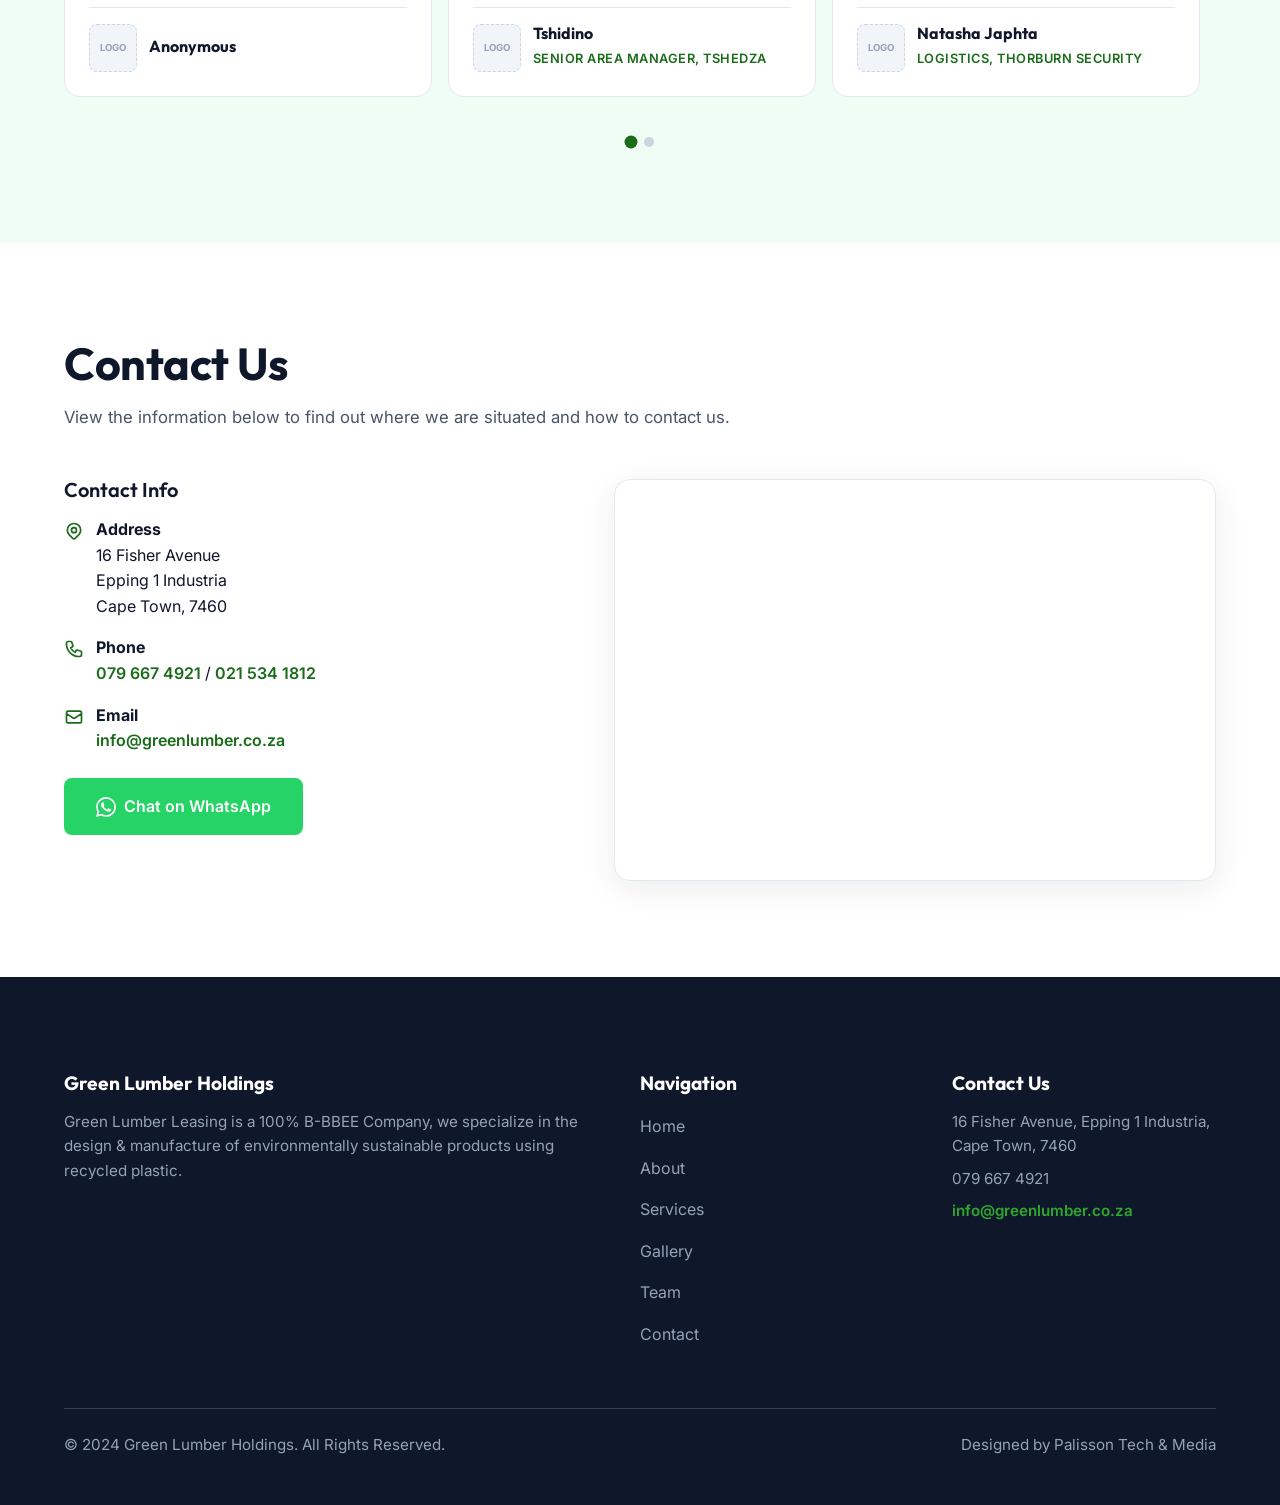
==== commit b7a73faa: "Refactor index.html for design consistency and content Updated various elements to use 'corner-shape" ====
--- a/index.html
+++ b/index.html
@@ -26,7 +26,7 @@
     },
     "telephone": "+27796674921",
     "email": "info@greenlumber.co.za",
-    "url": "https://www.greenlumberholdings.co.za"
+    "url": "https://greenlumberholdings.co.za"
   }
   </script>
 
@@ -91,10 +91,11 @@
       backdrop-filter: blur(16px) saturate(120%);
       border: 1px solid var(--glass-border);
       border-radius: 16px;
+      corner-shape: squircle;
       box-shadow: var(--glass-shadow);
     }
 
-    /* --- NAVIGATION --- */
+    /* --- NAVIGATION (Excluded from squircle) --- */
     .nav-wrapper {
       position: fixed; top: var(--space-sm); left: 0; width: 100%;
       z-index: 1000; display: flex; justify-content: center; padding-inline: var(--space-sm);
@@ -150,6 +151,7 @@
       display: inline-flex; align-items: center; justify-content: center; gap: 8px;
       padding: 16px 32px; background: var(--primary-dark); color: #fff;
       text-decoration: none; font-weight: 600; border-radius: 8px;
+      corner-shape: squircle;
       transition: background 0.2s, transform 0.2s; width: 100%;
     }
     .btn:hover { background: #124e12; transform: translateY(-2px); }
@@ -159,7 +161,7 @@
     .hero-actions { display: flex; flex-direction: column; gap: var(--space-sm); margin-top: var(--space-md); }
     
     .hero-image-wrapper {
-      border-radius: 20px; overflow: hidden;
+      border-radius: 20px; corner-shape: squircle; overflow: hidden;
       box-shadow: 0 20px 40px rgba(0,0,0,0.15); aspect-ratio: 4/3; cursor: pointer;
     }
     .hero-image-wrapper img { width: 100%; height: 100%; object-fit: cover; }
@@ -175,14 +177,15 @@
     /* --- CARDS --- */
     .cards-grid { display: grid; grid-template-columns: 1fr; gap: var(--space-md); margin-top: var(--space-lg); }
     .card {
-      background: var(--bg-surface); border-radius: 16px; border: 1px solid #e2e8f0;
+      background: var(--bg-surface); border-radius: 16px; corner-shape: squircle;
+      border: 1px solid #e2e8f0;
       box-shadow: 0 4px 6px -1px rgba(0, 0, 0, 0.05); transition: transform 0.3s var(--ease), box-shadow 0.3s var(--ease);
       overflow: hidden; display: flex; flex-direction: column;
     }
     .card:hover { transform: translateY(-5px); box-shadow: 0 15px 25px -5px rgba(0, 0, 0, 0.1); border-color: var(--primary); }
     .card-img { width: 100%; height: 220px; object-fit: cover; border-bottom: 1px solid #e2e8f0; cursor: pointer; }
     .card-content { padding: var(--space-md); flex-grow: 1; }
-    .card-icon { width: 48px; height: 48px; background: var(--primary-light); color: var(--primary-dark); border-radius: 12px; display: flex; align-items: center; justify-content: center; margin-bottom: var(--space-sm); }
+    .card-icon { width: 48px; height: 48px; background: var(--primary-light); color: var(--primary-dark); border-radius: 12px; corner-shape: squircle; display: flex; align-items: center; justify-content: center; margin-bottom: var(--space-sm); }
     .card-icon svg { width: 24px; height: 24px; }
     .card ul { list-style: none; padding: 0; margin-top: var(--space-sm); }
     .card ul li { position: relative; padding-left: 24px; margin-bottom: 12px; color: var(--text-muted); font-size: 0.95rem; }
@@ -191,19 +194,34 @@
     /* --- GALLERY --- */
     .gallery-section { background: var(--bg-surface); }
     .gallery-grid { display: grid; grid-template-columns: 1fr; gap: var(--space-md); margin-top: var(--space-lg); }
-    .gallery-item { position: relative; border-radius: 12px; overflow: hidden; aspect-ratio: 4/3; cursor: pointer; }
+    .gallery-item { position: relative; border-radius: 12px; corner-shape: squircle; overflow: hidden; aspect-ratio: 4/3; cursor: pointer; }
     .gallery-item img { width: 100%; height: 100%; object-fit: cover; transition: transform 0.5s var(--ease); }
     .gallery-item:hover img { transform: scale(1.05); }
 
-    /* --- ABOUT --- */
-    .about-grid { display: grid; grid-template-columns: 1fr; gap: var(--space-lg); align-items: center; }
-    .about-image { border-radius: 16px; overflow: hidden; aspect-ratio: 4/3; position: relative; cursor: pointer; }
+    /* --- ABOUT (Expanded) --- */
+    .about-grid { display: grid; grid-template-columns: 1fr; gap: var(--space-lg); align-items: start; }
+    .about-image { border-radius: 16px; corner-shape: squircle; overflow: hidden; aspect-ratio: 4/3; position: relative; cursor: pointer; }
     .about-image img { width: 100%; height: 100%; object-fit: cover; }
-    .experience-badge { position: absolute; bottom: var(--space-sm); left: var(--space-sm); padding: 12px 20px; font-family: var(--font-heading); font-weight: 700; font-size: 1rem; color: var(--primary-dark); border-radius: 8px; }
+    .experience-badge { position: absolute; bottom: var(--space-sm); left: var(--space-sm); padding: 12px 20px; font-family: var(--font-heading); font-weight: 700; font-size: 1rem; color: var(--primary-dark); border-radius: 8px; corner-shape: squircle; }
+
+    .about-content h3 { margin-top: var(--space-md); color: var(--primary-dark); }
+    .about-content h4 { margin-top: var(--space-sm); font-size: 1.1rem; }
+    .about-content ul { list-style: none; padding: 0; margin-bottom: var(--space-md); }
+    .about-content ul li { position: relative; padding-left: 24px; margin-bottom: 8px; color: var(--text-muted); }
+    .about-content ul li::before { content: "•"; color: var(--primary); position: absolute; left: 0; font-weight: bold; font-size: 1.2rem; }
+
+    /* Timeline */
+    .timeline { margin-top: var(--space-md); border-left: 3px solid var(--primary-light); padding-left: var(--space-md); }
+    .timeline-item { margin-bottom: var(--space-md); position: relative; }
+    .timeline-item::before {
+      content: ""; position: absolute; left: calc(-1 * var(--space-md) - 6px); top: 6px;
+      width: 12px; height: 12px; background: var(--primary); border-radius: 50%;
+    }
+    .timeline-year { font-family: var(--font-heading); font-weight: 700; color: var(--primary-dark); display: block; margin-bottom: 4px; }
 
     /* --- TEAM --- */
     .team-grid { display: grid; grid-template-columns: 1fr; gap: var(--space-md); margin-top: var(--space-lg); }
-    .team-card { background: var(--bg-surface); border-radius: 16px; overflow: hidden; border: 1px solid #e2e8f0; }
+    .team-card { background: var(--bg-surface); border-radius: 16px; corner-shape: squircle; overflow: hidden; border: 1px solid #e2e8f0; }
     .team-img { width: 100%; aspect-ratio: 1/1; object-fit: cover; }
     .team-info { padding: var(--space-md); text-align: center; }
     .team-info h4 { font-size: 1.1rem; margin-bottom: 4px; }
@@ -230,7 +248,7 @@
     
     .testimonial-card {
       flex: 0 0 100%; min-width: 280px; scroll-snap-align: start;
-      background: var(--bg-surface); padding: var(--space-md); border-radius: 16px;
+      background: var(--bg-surface); padding: var(--space-md); border-radius: 16px; corner-shape: squircle;
       border: 1px solid #e2e8f0; display: flex; flex-direction: column; justify-content: space-between;
       transition: box-shadow 0.3s;
     }
@@ -240,7 +258,7 @@
     
     /* Company Logo Placeholder */
     .company-logo-placeholder {
-      width: 48px; height: 48px; background: #f1f5f9; border-radius: 8px;
+      width: 48px; height: 48px; background: #f1f5f9; border-radius: 8px; corner-shape: squircle;
       display: flex; align-items: center; justify-content: center;
       font-size: 0.6rem; font-weight: 700; color: #94a3b8; text-transform: uppercase;
       border: 1px dashed #cbd5e1; flex-shrink: 0;
@@ -253,7 +271,7 @@
       display: flex; justify-content: center; gap: 8px; margin-top: var(--space-sm);
     }
     .dot {
-      width: 10px; height: 10px; border-radius: 50%; background: #cbd5e1;
+      width: 10px; height: 10px; border-radius: 50%; corner-shape: squircle; background: #cbd5e1;
       border: none; cursor: pointer; transition: all 0.2s;
     }
     .dot.active { background: var(--primary-dark); transform: scale(1.3); }
@@ -267,7 +285,7 @@
     .contact-detail svg { width: 20px; height: 20px; color: var(--primary-dark); flex-shrink: 0; margin-top: 4px; }
     .contact-detail a { color: var(--primary-dark); text-decoration: none; font-weight: 600; }
     .contact-detail a:hover { text-decoration: underline; }
-    .map-wrapper { border-radius: 16px; overflow: hidden; box-shadow: 0 8px 32px rgba(15,23,42,0.08); border: 1px solid #e2e8f0; }
+    .map-wrapper { border-radius: 16px; corner-shape: squircle; overflow: hidden; box-shadow: 0 8px 32px rgba(15,23,42,0.08); border: 1px solid #e2e8f0; }
     .map-wrapper iframe { display: block; width: 100%; height: 400px; border: none; }
 
     /* --- FOOTER --- */
@@ -284,7 +302,7 @@
     /* --- FLOATING BUTTONS --- */
     #back-to-top, #floating-whatsapp {
       position: fixed; bottom: 24px; width: 50px; height: 50px;
-      border-radius: 50%; display: flex; align-items: center; justify-content: center;
+      border-radius: 50%; corner-shape: squircle; display: flex; align-items: center; justify-content: center;
       box-shadow: 0 4px 12px rgba(0,0,0,0.15); z-index: 999;
       transition: all 0.3s var(--ease);
     }
@@ -314,7 +332,7 @@
     .image-modal.active { opacity: 1; pointer-events: auto; }
     .modal-content {
       position: relative; max-width: 95vw; max-height: 90vh;
-      border-radius: 16px; overflow: hidden;
+      border-radius: 16px; corner-shape: squircle; overflow: hidden;
       box-shadow: 0 30px 60px rgba(0,0,0,0.5);
       transform: scale(0.95); transition: transform 0.3s var(--ease);
     }
@@ -322,7 +340,7 @@
     .modal-content img { display: block; max-width: 100%; max-height: 90vh; object-fit: contain; }
     .modal-close {
       position: absolute; top: 12px; right: 12px;
-      width: 44px; height: 44px; border-radius: 50%;
+      width: 44px; height: 44px; border-radius: 50%; corner-shape: squircle;
       background: var(--glass-dark); backdrop-filter: blur(10px);
       border: 1px solid rgba(255,255,255,0.2);
       color: #fff; font-size: 24px; cursor: pointer;
@@ -524,7 +542,7 @@
     </div>
   </section>
 
-  <!-- ABOUT -->
+  <!-- ABOUT (Expanded with About Page Content) -->
   <section class="section" id="about">
     <div class="container about-grid">
       <div class="about-image reveal" data-modal-image="https://images.unsplash.com/photo-1503387762-592deb58ef4e?q=80&w=1600&auto=format&fit=crop">
@@ -532,11 +550,48 @@
         <div class="experience-badge glass">20+ Years Experience</div>
       </div>
       
-      <div class="reveal">
+      <div class="about-content reveal">
         <h2>Established. Reliable. Sustainable.</h2>
         <p>Green Lumber Leasing is a 100% B-BBEE Company. We specialize in the design and manufacture of environmentally sustainable products using recycled plastic.</p>
-        <p>For over two decades, our success has been defined by leaving a light carbon footprint on the environment through the conservation of resources. We balance energy-efficient, cost-effective, and low-maintenance products for industry needs.</p>
-        <a href="#contact" class="btn" style="background: var(--text-main);">Contact Us</a>
+        
+        <h3>Our History</h3>
+        <p>Founded in 2017 in Epping, Cape Town, Green Lumber was created with a mission to produce high-quality products from recycled plastic. If it can be made from wood, we can craft it from recycled plastic, offering a sustainable and durable alternative. Our products are designed for outdoor use, capable of withstanding all weather conditions with little to no maintenance required. They are highly durable, weather-resistant, and insect-proof.</p> 
+          
+        <p>Green Lumber specializes in producing a range of items, including security huts, bespoke furniture, decking, and dirt bin covers, while continuously innovating to meet industry demands. As a 100% BEE-rated company, we take pride in being owned by our dedicated staff and the IDH Foundation, a BEE Trust.</p>
+        
+        <h4>Our Journey</h4>
+        <div class="timeline">
+          <div class="timeline-item">
+            <span class="timeline-year">2017</span>
+            <p>Green Lumber began as a community project in Bonteheuwel, committed to creating sustainable products from recycled materials.</p>
+          </div>
+          <div class="timeline-item">
+            <span class="timeline-year">2018</span>
+            <p>Leased 23 guard huts. Provided services to over 5 clients.</p>
+          </div>
+          <div class="timeline-item">
+            <span class="timeline-year">2019 - 2021</span>
+            <p>Continued growth and innovation in product offerings, enhancing durability and sustainability.</p>
+          </div>
+          <div class="timeline-item">
+            <span class="timeline-year">2022</span>
+            <p>Expanded our reach, servicing more clients and expanding our product line.</p>
+          </div>
+          <div class="timeline-item">
+            <span class="timeline-year">2023</span>
+            <p>Developed stronger partnerships and refined our manufacturing process, boosting our production capacity.</p>
+          </div>
+          <div class="timeline-item">
+            <span class="timeline-year">2024</span>
+            <p>Leased and sold 700 guard huts. Proudly serving over 300 clients to date.</p>
+          </div>
+        </div>
+
+        <h3>Vision & Mission</h3>
+        <p>At Green Lumber, we envision a future where sustainable practices are the foundation of every industry. By minimizing our carbon footprint and conserving natural resources, we strive to be leaders in environmental responsibility.</p>
+        <p>Our mission is to preserve forests through the innovative use of recycled materials in our manufacturing processes. We are committed to providing energy-efficient, cost-effective, and low-maintenance products that meet industry needs, all while keeping our customers at the heart of everything we do.</p>
+        
+        <a href="#contact" class="btn" style="background: var(--text-main); margin-top: var(--space-md);">Contact Us</a>
       </div>
     </div>
   </section>
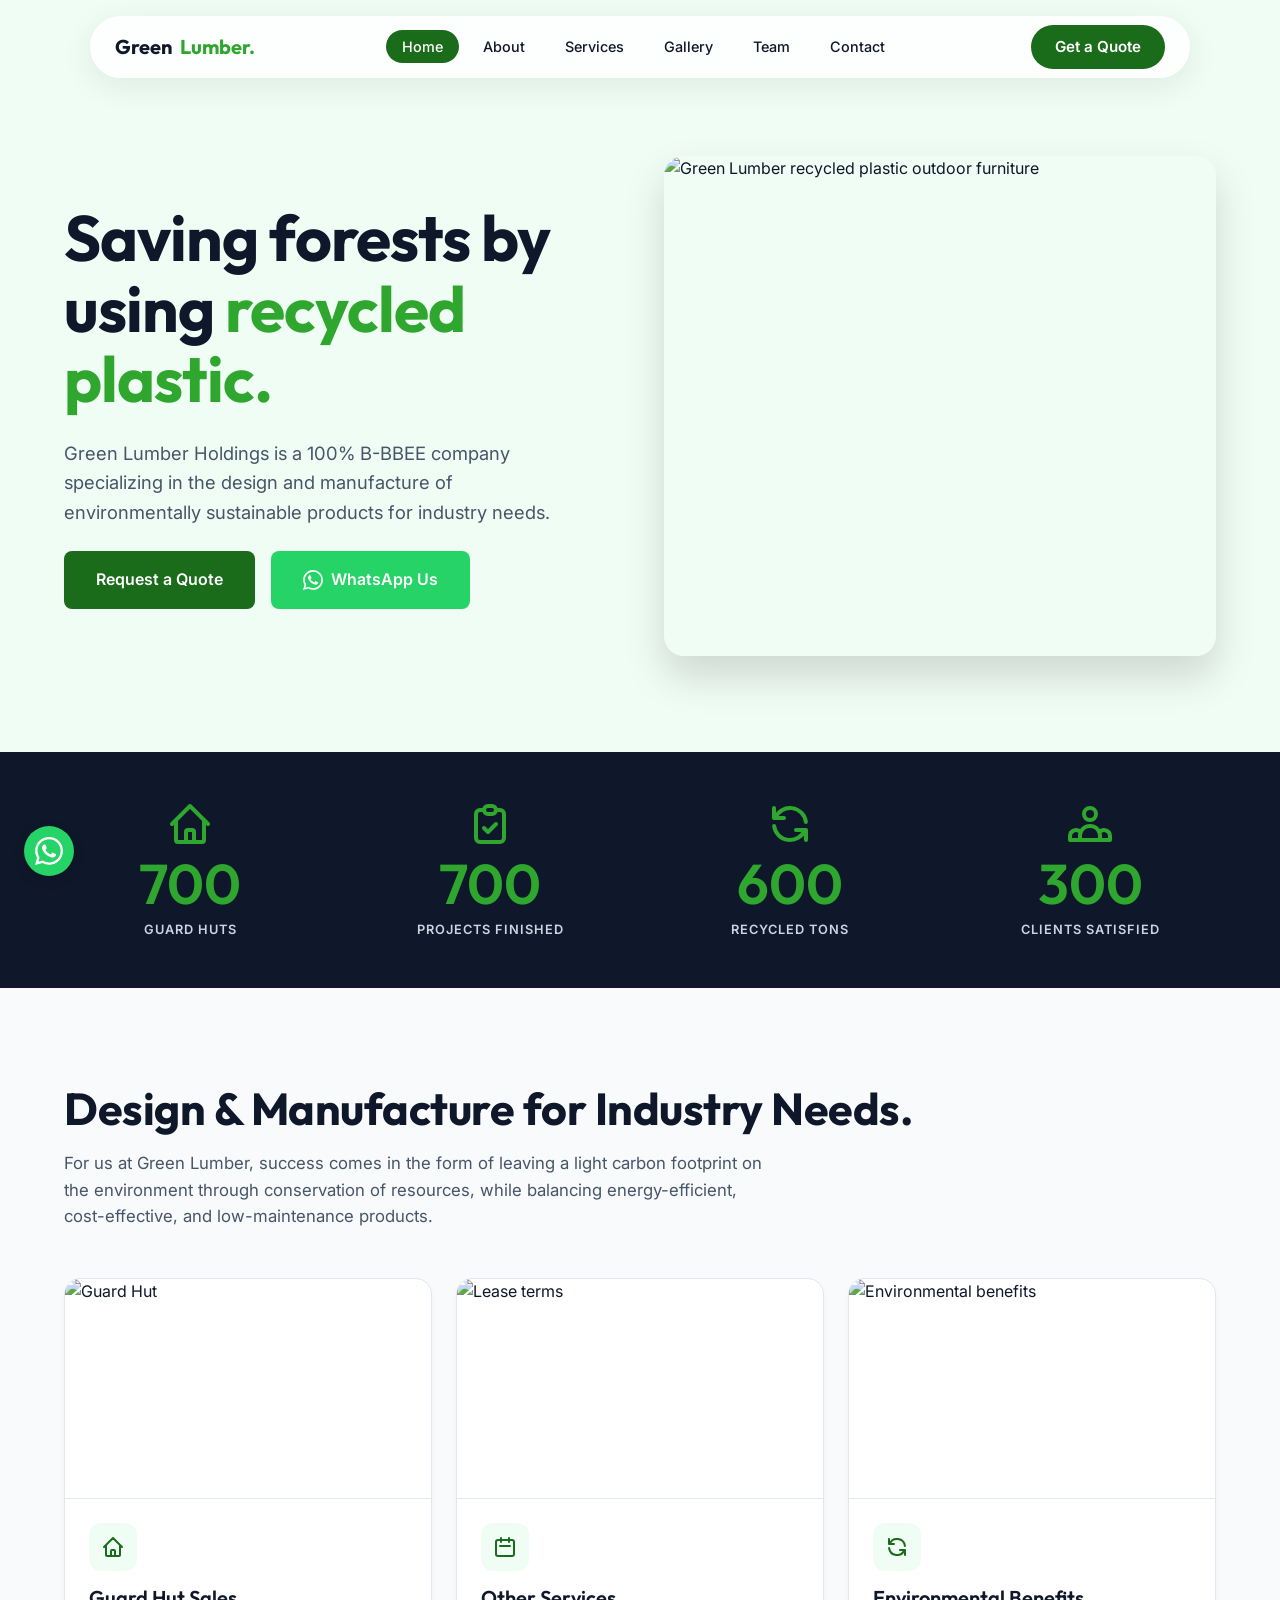
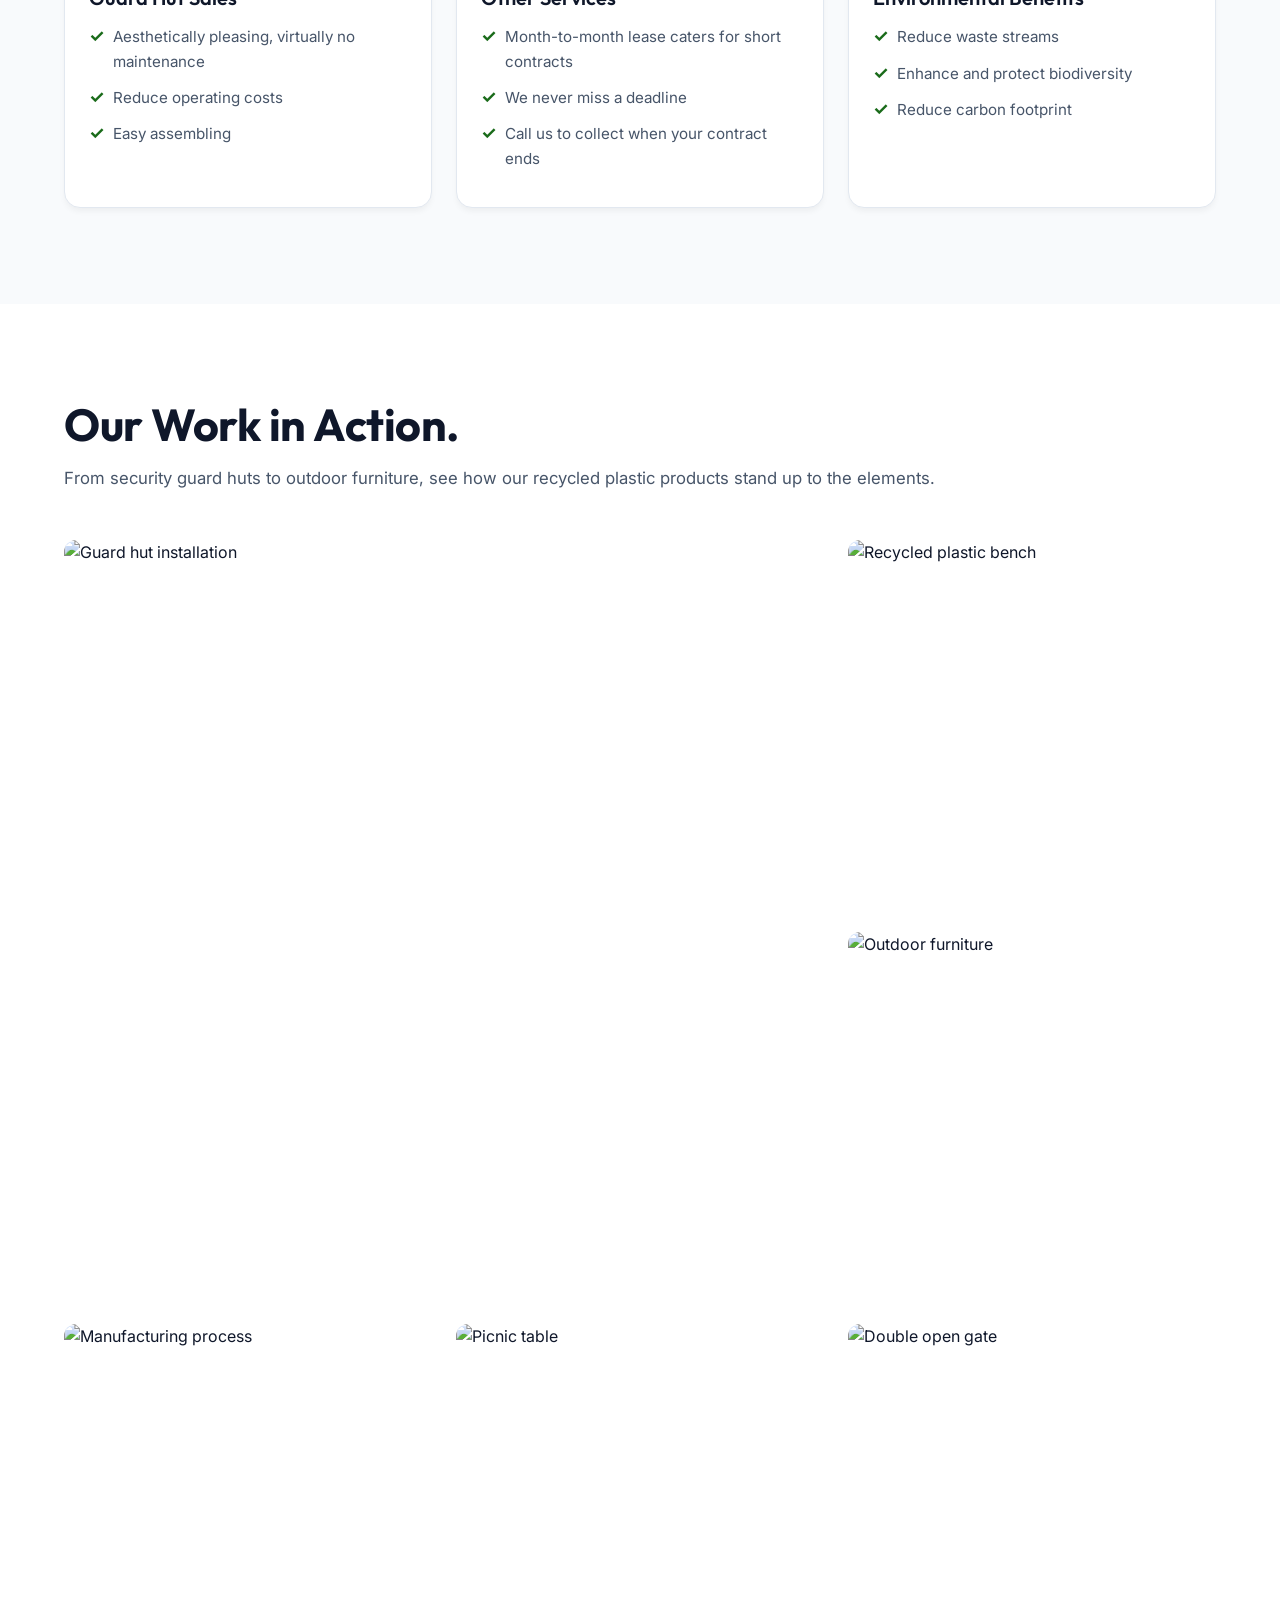
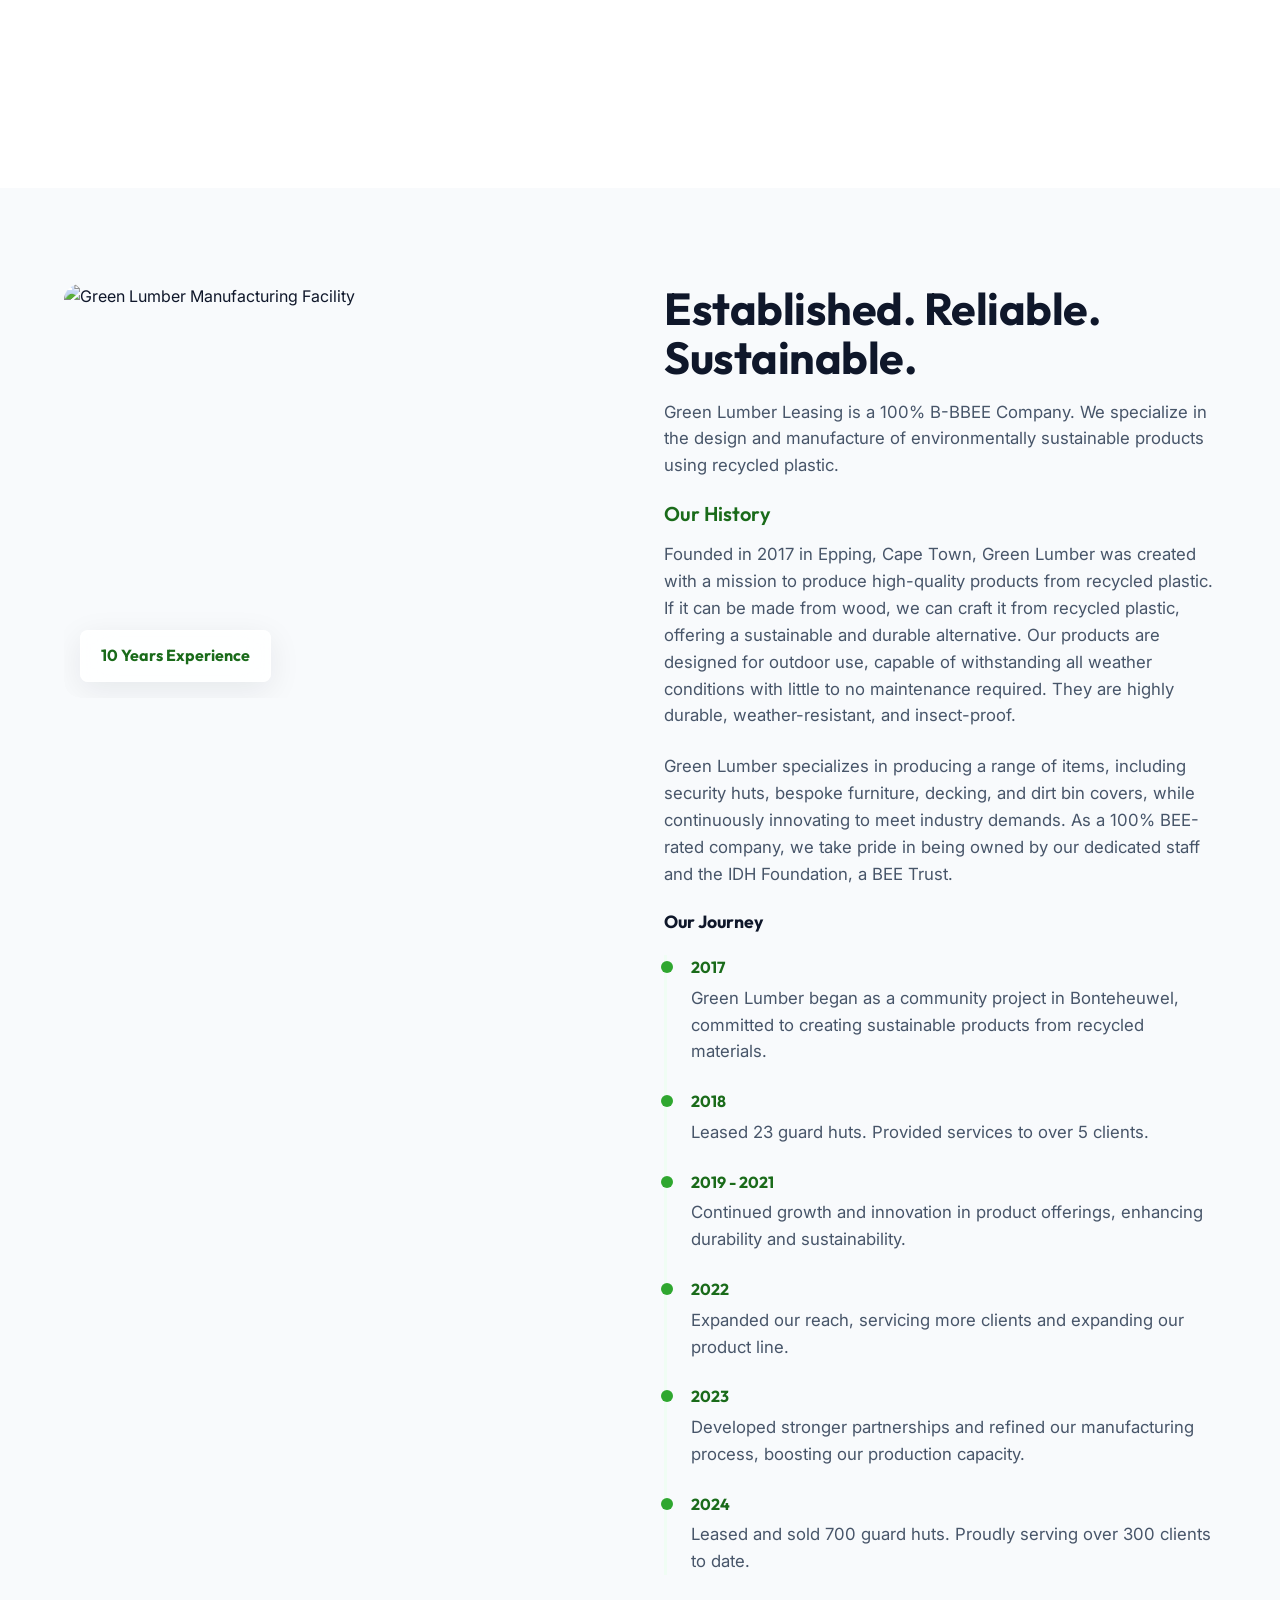
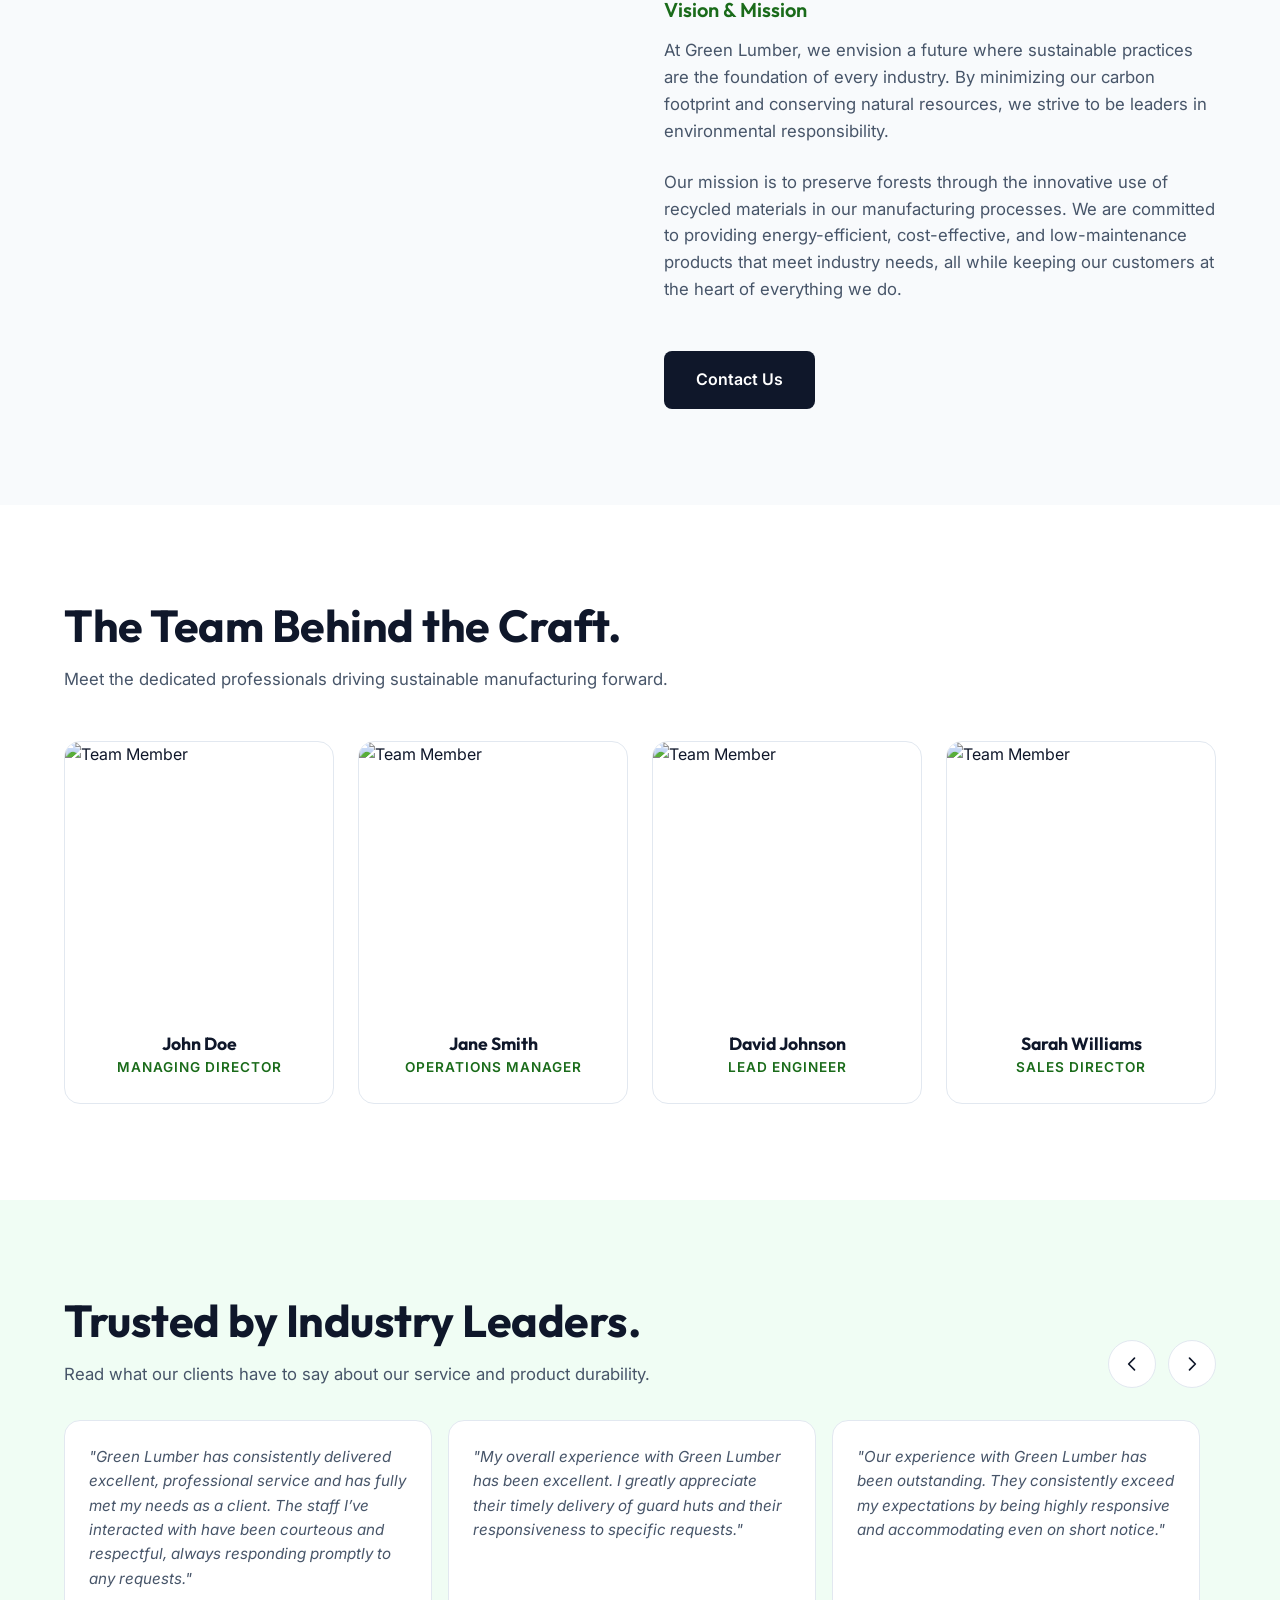
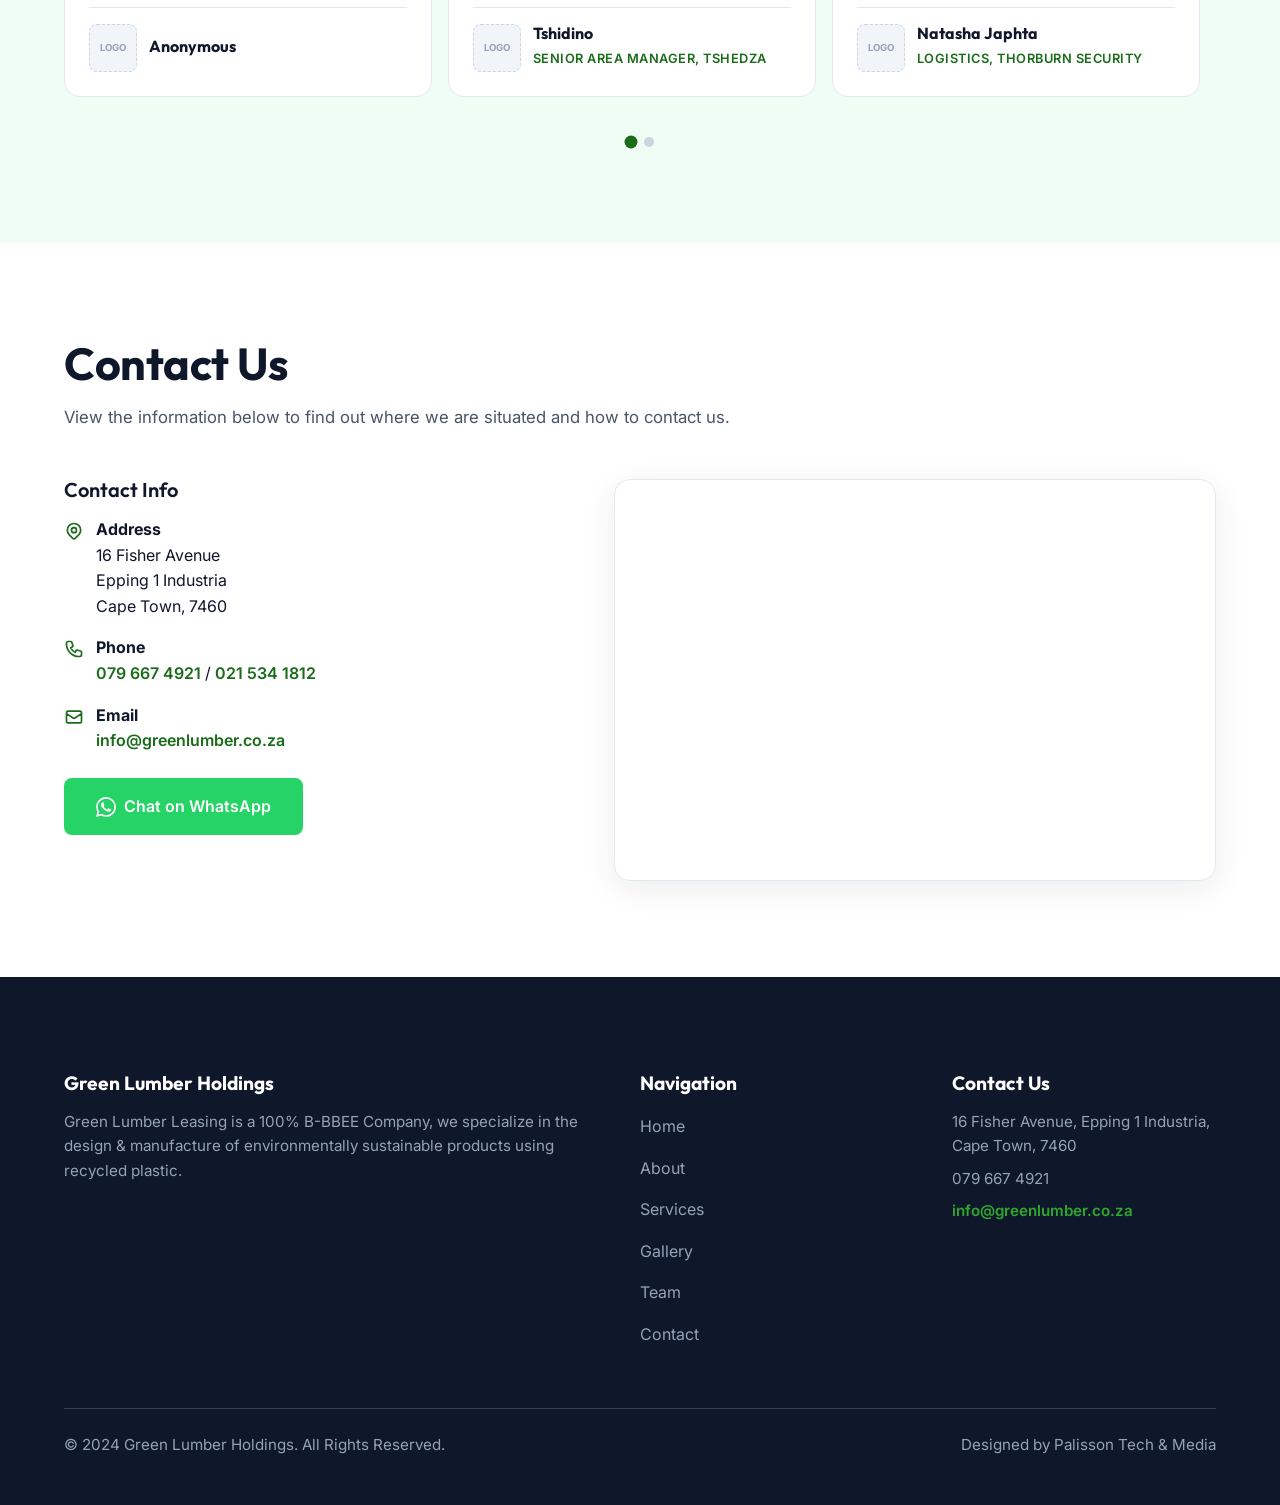
==== commit 79f6529d: "Update index.html" ====
--- a/index.html
+++ b/index.html
@@ -440,8 +440,8 @@
         </div>
       </div>
       
-      <div class="hero-image-wrapper reveal" data-modal-image="https://images.unsplash.com/photo-1598379502045-45b2b1c2f85f?q=80&w=1200&auto=format&fit=crop">
-        <img src="https://images.unsplash.com/photo-1598379502045-45b2b1c2f85f?q=80&w=1200&auto=format&fit=crop" alt="Green Lumber recycled plastic outdoor furniture">
+      <div class="hero-image-wrapper reveal" data-modal-image="img/bench.jpg">
+        <img src="img/bench.jpg" alt="Green Lumber recycled plastic outdoor furniture">
       </div>
     </div>
   </header>
@@ -482,7 +482,7 @@
       
       <div class="cards-grid">
         <div class="card reveal">
-          <img src="https://images.unsplash.com/photo-1517480747041-77f4fe850086?q=80&w=600&auto=format&fit=crop" alt="Guard Hut" class="card-img" data-modal-image="https://images.unsplash.com/photo-1517480747041-77f4fe850086?q=80&w=1200&auto=format&fit=crop">
+          <img src="img/image (3).jpeg" alt="Guard Hut" class="card-img" data-modal-image="img/image (3).jpeg">
           <div class="card-content">
             <div class="card-icon"><svg fill="none" stroke="currentColor" viewBox="0 0 24 24"><path stroke-linecap="round" stroke-linejoin="round" stroke-width="2" d="M3 12l2-2m0 0l7-7 7 7M5 10v10a1 1 0 001 1h3m10-11l2 2m-2-2v10a1 1 0 01-1 1h-3m-6 0a1 1 0 001-1v-4a1 1 0 011-1h2a1 1 0 011 1v4a1 1 0 001 1m-6 0h6"/></svg></div>
             <h3>Guard Hut Sales</h3>
@@ -508,7 +508,7 @@
         </div>
         
         <div class="card reveal" style="transition-delay: 200ms;">
-          <img src="https://images.unsplash.com/photo-1541887842961-63775b2df8a2?q=80&w=600&auto=format&fit=crop" alt="Environmental benefits" class="card-img" data-modal-image="https://images.unsplash.com/photo-1541887842961-63775b2df8a2?q=80&w=1200&auto=format&fit=crop">
+          <img src="img/Manufacturing.webp" alt="Environmental benefits" class="card-img" data-modal-image="img/Manufacturing.webp">
           <div class="card-content">
             <div class="card-icon"><svg fill="none" stroke="currentColor" viewBox="0 0 24 24"><path stroke-linecap="round" stroke-linejoin="round" stroke-width="2" d="M4 4v5h.582m15.356 2A8.001 8.001 0 004.582 9m0 0H9m11 11v-5h-.581m0 0a8.003 8.003 0 01-15.357-2m15.357 2H15"/></svg></div>
             <h3>Environmental Benefits</h3>
@@ -532,12 +532,12 @@
       </div>
       
       <div class="gallery-grid">
-        <div class="gallery-item reveal" data-modal-image="https://images.unsplash.com/photo-1517480747041-77f4fe850086?q=80&w=1600&auto=format&fit=crop"><img src="https://images.unsplash.com/photo-1517480747041-77f4fe850086?q=80&w=800&auto=format&fit=crop" alt="Guard hut installation" loading="lazy"></div>
-        <div class="gallery-item reveal" data-modal-image="https://images.unsplash.com/photo-1598379502045-45b2b1c2f85f?q=80&w=1600&auto=format&fit=crop"><img src="https://images.unsplash.com/photo-1598379502045-45b2b1c2f85f?q=80&w=600&auto=format&fit=crop" alt="Recycled plastic bench" loading="lazy"></div>
-        <div class="gallery-item reveal" data-modal-image="https://images.unsplash.com/photo-1600585154340-be6161a56a0c?q=80&w=1600&auto=format&fit=crop"><img src="https://images.unsplash.com/photo-1600585154340-be6161a56a0c?q=80&w=600&auto=format&fit=crop" alt="Outdoor furniture" loading="lazy"></div>
-        <div class="gallery-item reveal" data-modal-image="https://images.unsplash.com/photo-1541887842961-63775b2df8a2?q=80&w=1600&auto=format&fit=crop"><img src="https://images.unsplash.com/photo-1541887842961-63775b2df8a2?q=80&w=600&auto=format&fit=crop" alt="Manufacturing process" loading="lazy"></div>
-        <div class="gallery-item reveal" data-modal-image="https://images.unsplash.com/photo-1533090481720-856c6e3c1fdc?q=80&w=1600&auto=format&fit=crop"><img src="https://images.unsplash.com/photo-1533090481720-856c6e3c1fdc?q=80&w=600&auto=format&fit=crop" alt="Picnic table" loading="lazy"></div>
-        <div class="gallery-item reveal" data-modal-image="https://images.unsplash.com/photo-1582213782179-e0d53f98f2ca?q=80&w=1600&auto=format&fit=crop"><img src="https://images.unsplash.com/photo-1582213782179-e0d53f98f2ca?q=80&w=600&auto=format&fit=crop" alt="Outdoor seating" loading="lazy"></div>
+        <div class="gallery-item reveal" data-modal-image="img/bench-2.jpg"><img src="img/bench-2.jpg" alt="Guard hut installation" loading="lazy"></div>
+        <div class="gallery-item reveal" data-modal-image="img/bench.jpg"><img src="img/bench.jpg" alt="Recycled plastic bench" loading="lazy"></div>
+        <div class="gallery-item reveal" data-modal-image="img/image (3).jpeg"><img src="img/image (3).jpeg" alt="Outdoor furniture" loading="lazy"></div>
+        <div class="gallery-item reveal" data-modal-image="img/image (2).jpg"><img src="img/image (2).jpg" alt="Manufacturing process" loading="lazy"></div>
+        <div class="gallery-item reveal" data-modal-image="img/image (1).jpg"><img src="img/image (1).jpg" alt="Picnic table" loading="lazy"></div>
+        <div class="gallery-item reveal" data-modal-image="img/Double open gate.jpg"><img src="img/Double open gate.jpg" alt="Double open gate" loading="lazy"></div>
       </div>
     </div>
   </section>
@@ -547,7 +547,7 @@
     <div class="container about-grid">
       <div class="about-image reveal" data-modal-image="https://images.unsplash.com/photo-1503387762-592deb58ef4e?q=80&w=1600&auto=format&fit=crop">
         <img src="https://images.unsplash.com/photo-1503387762-592deb58ef4e?q=80&w=800&auto=format&fit=crop" alt="Green Lumber Manufacturing Facility" loading="lazy">
-        <div class="experience-badge glass">20+ Years Experience</div>
+        <div class="experience-badge glass">10 Years Experience</div>
       </div>
       
       <div class="about-content reveal">
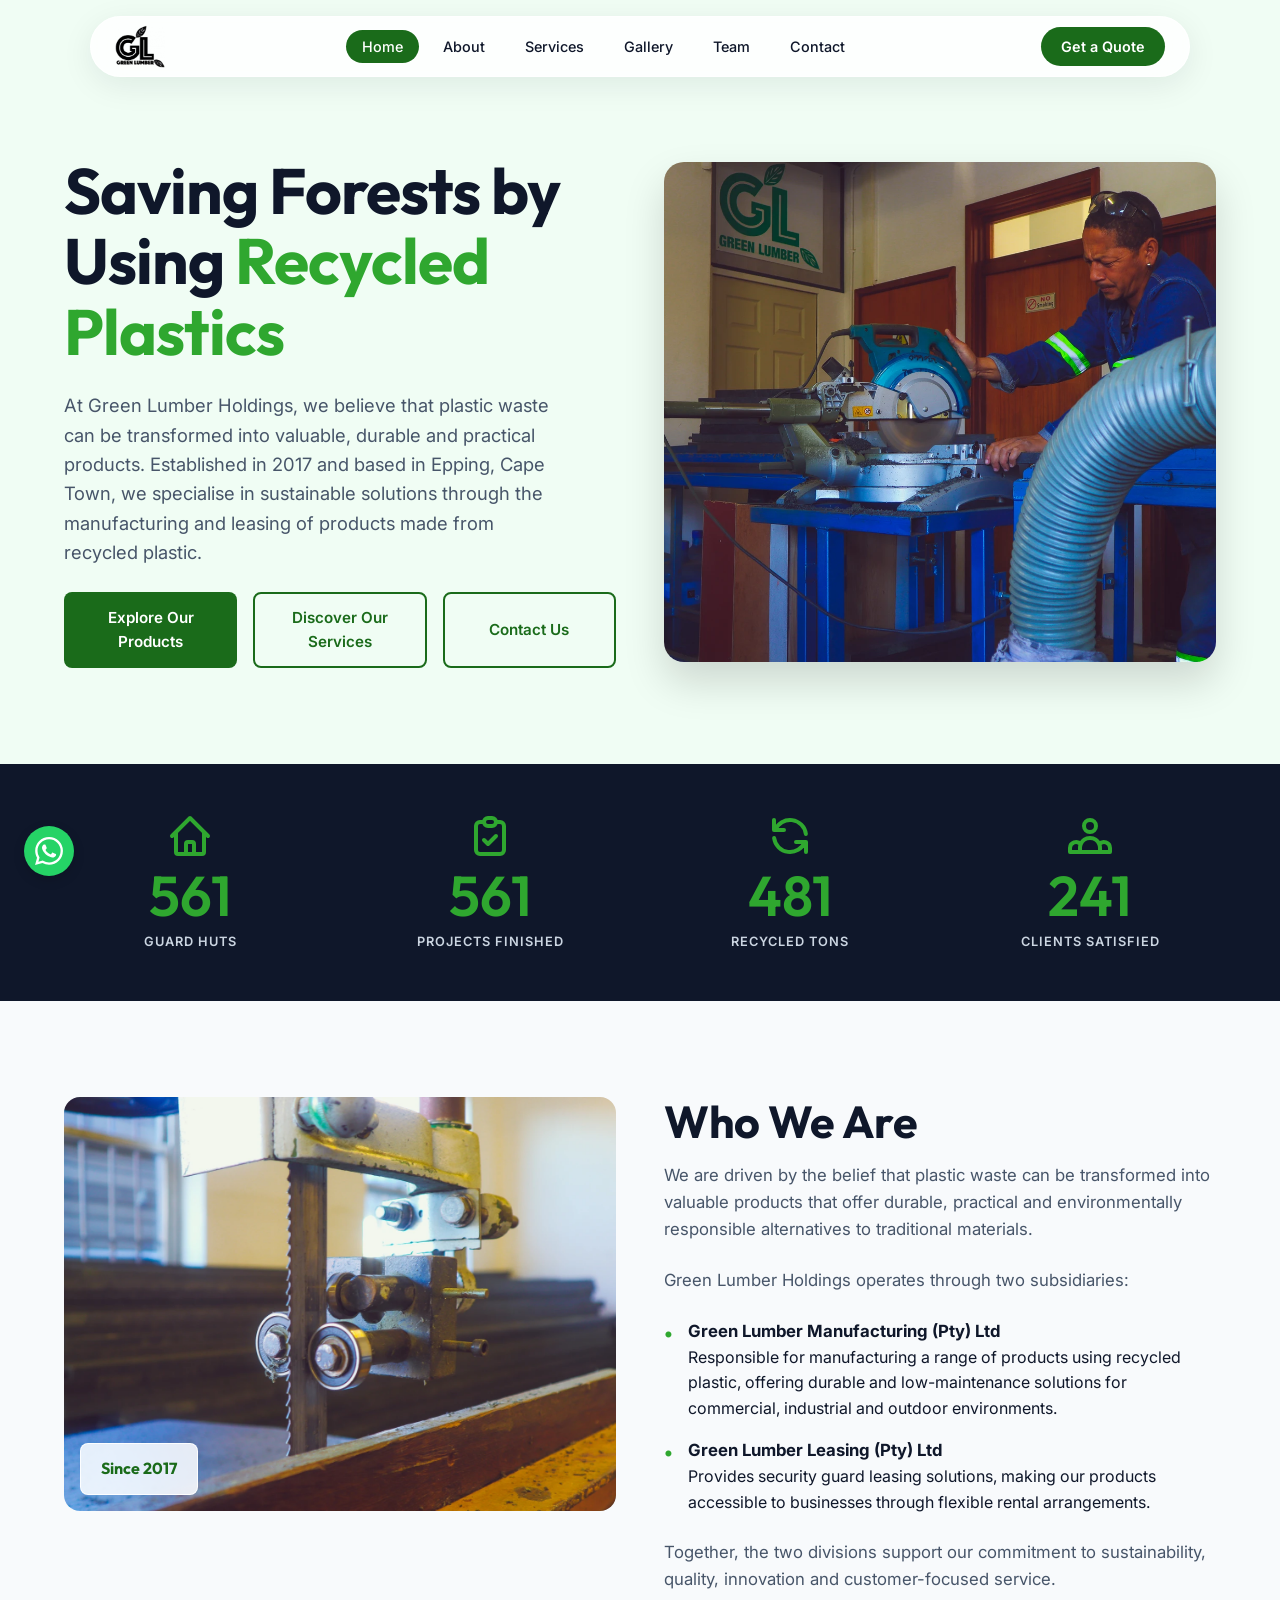
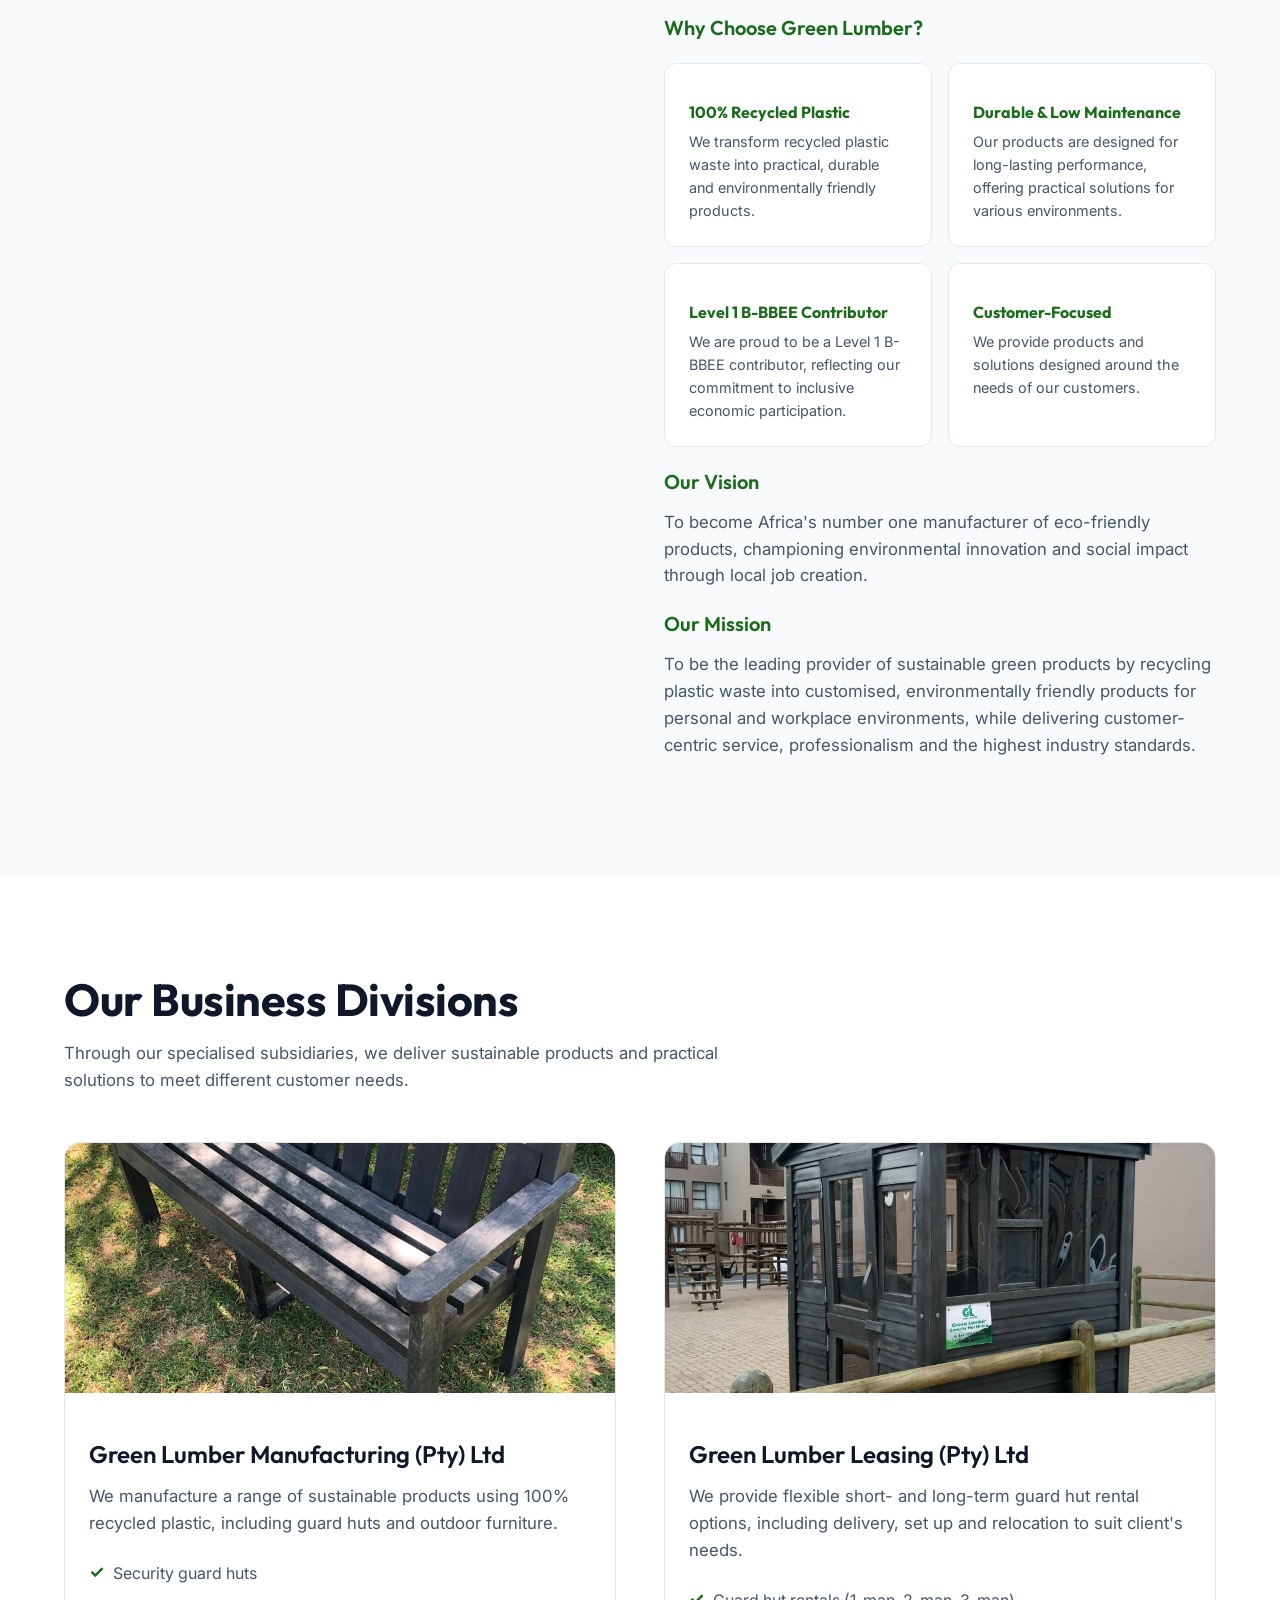
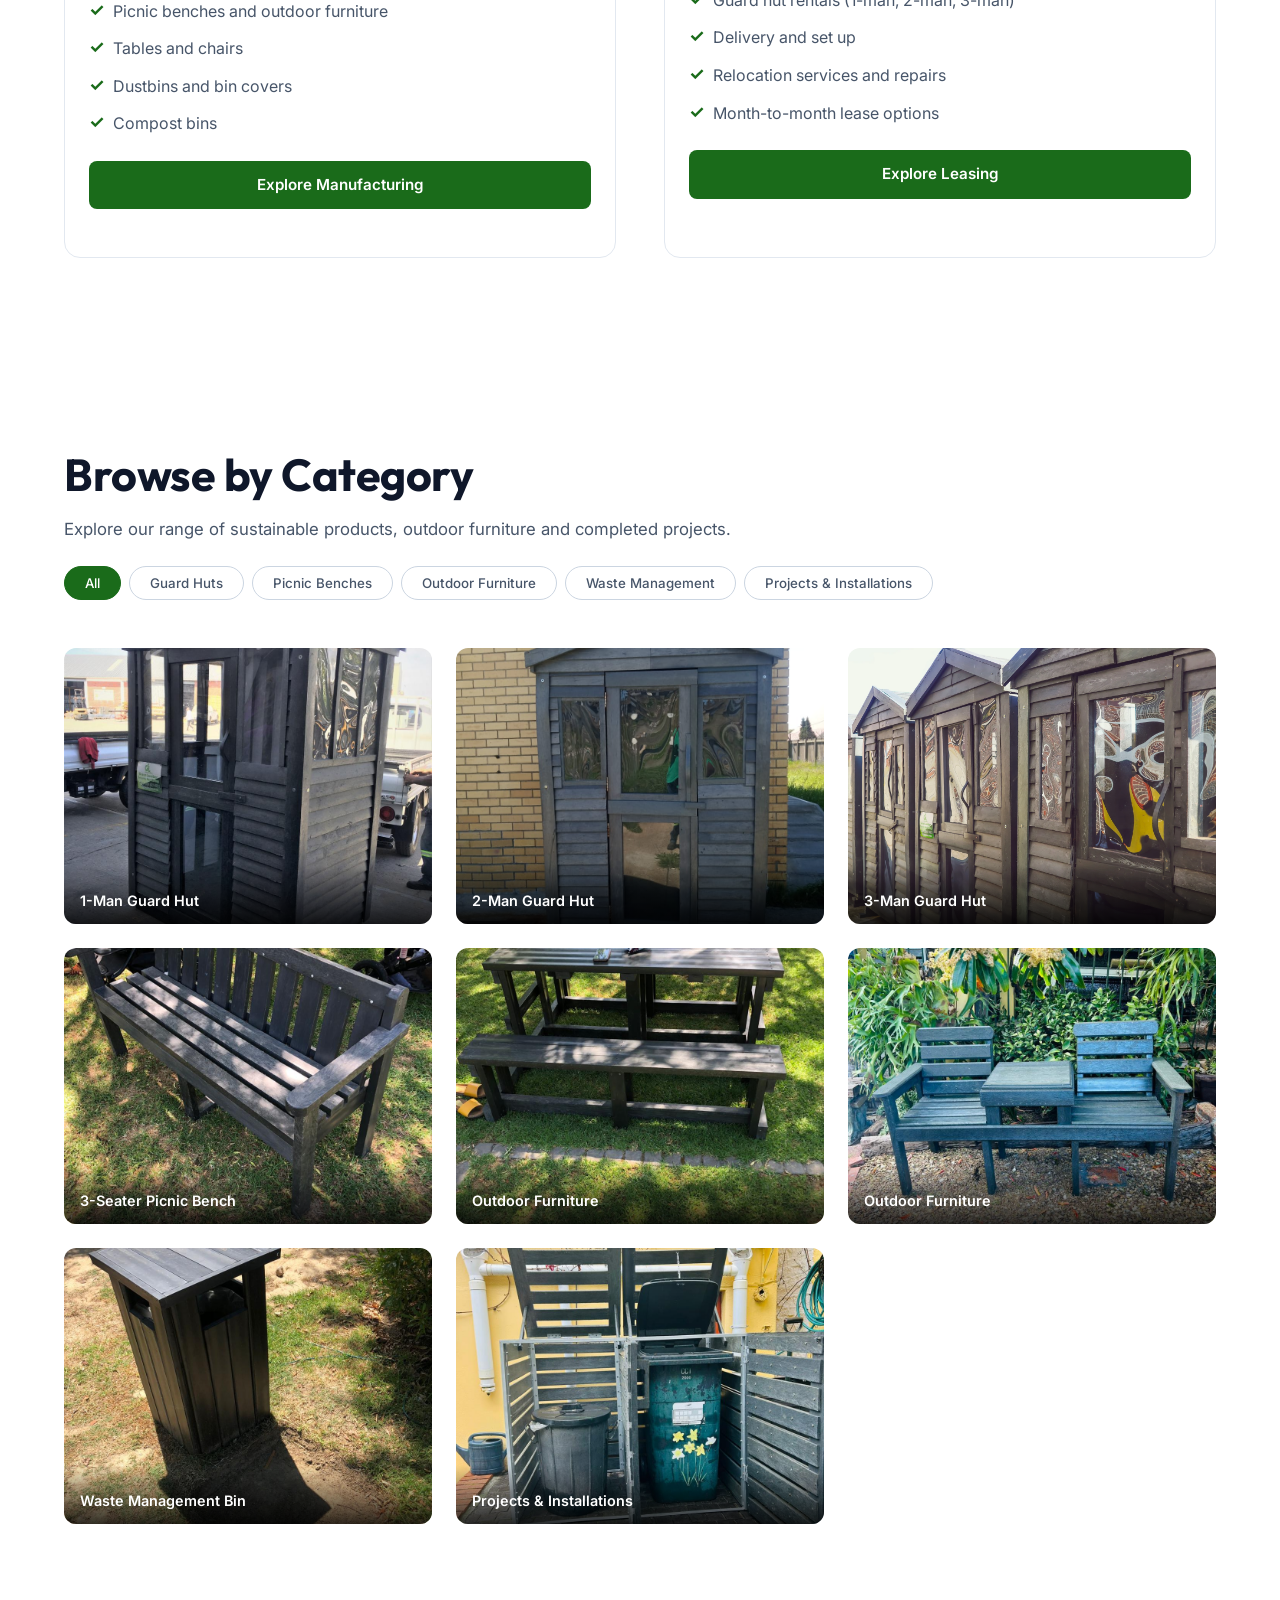
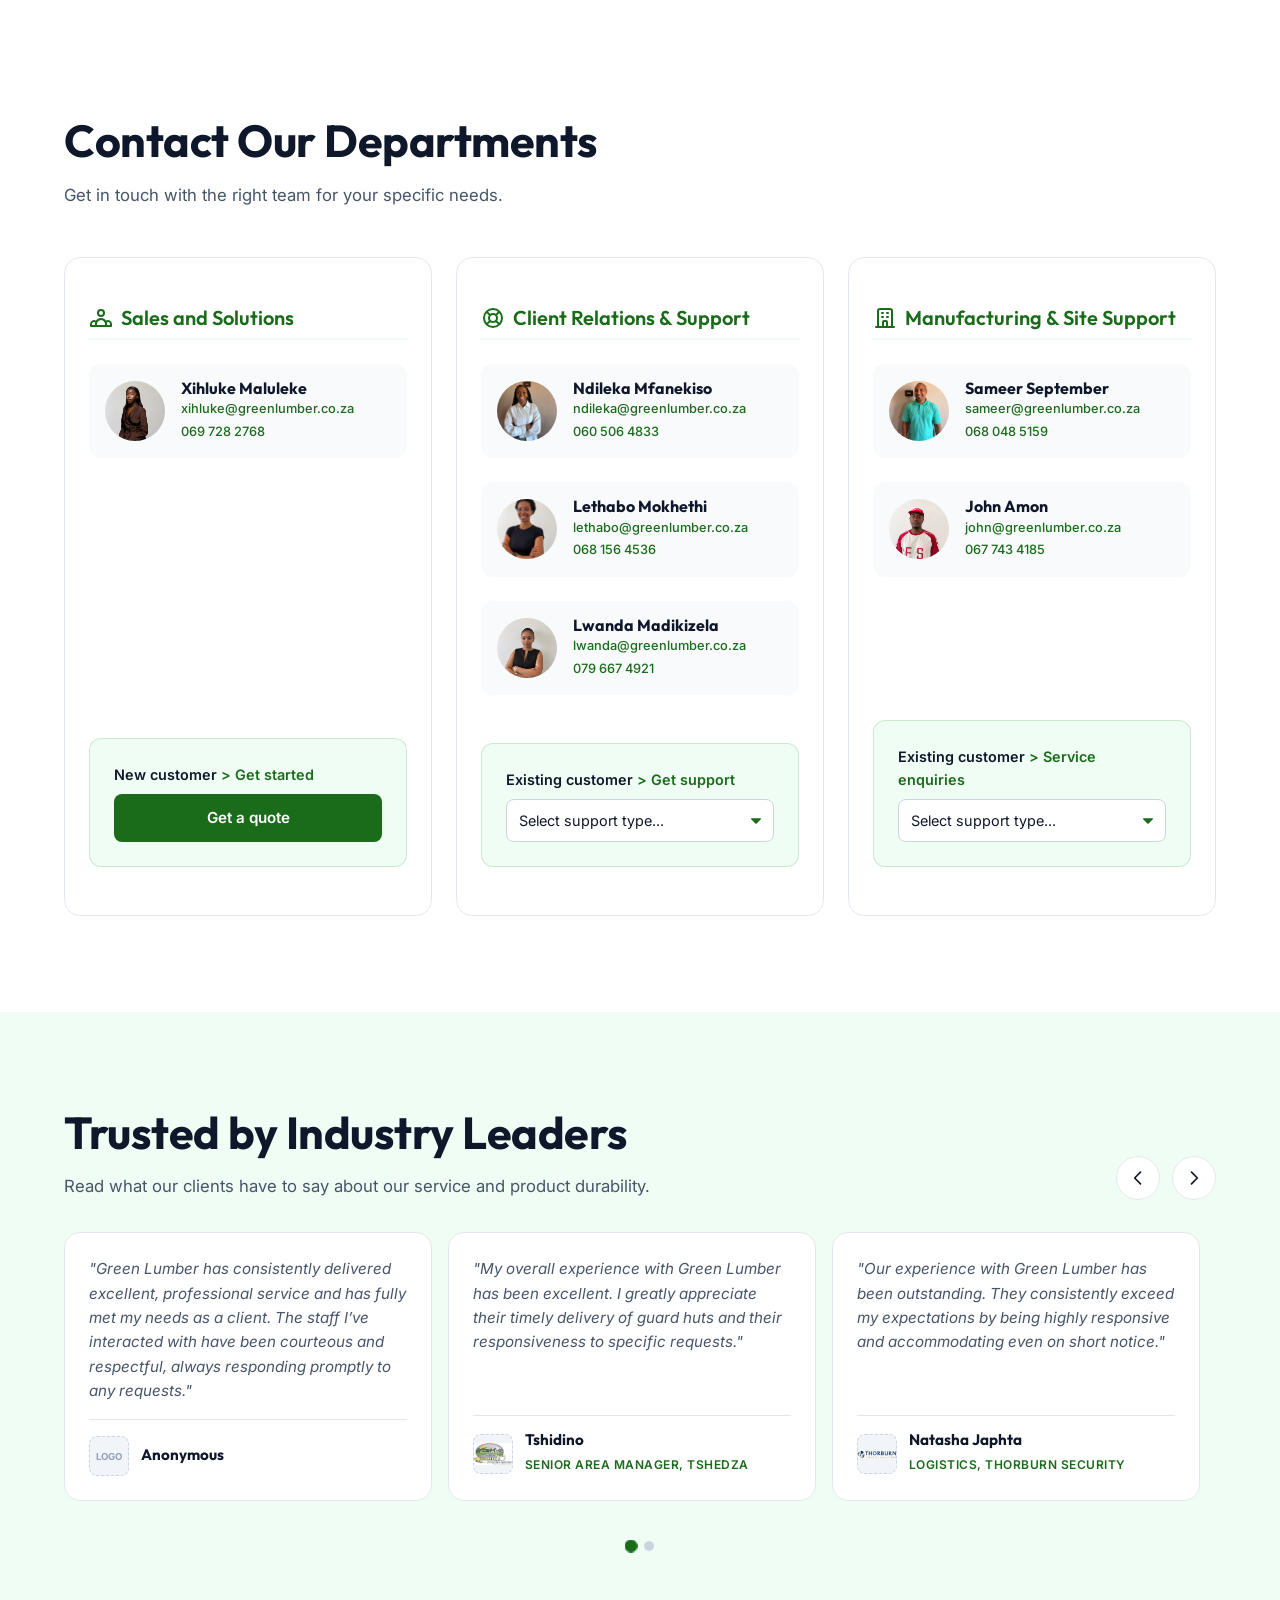
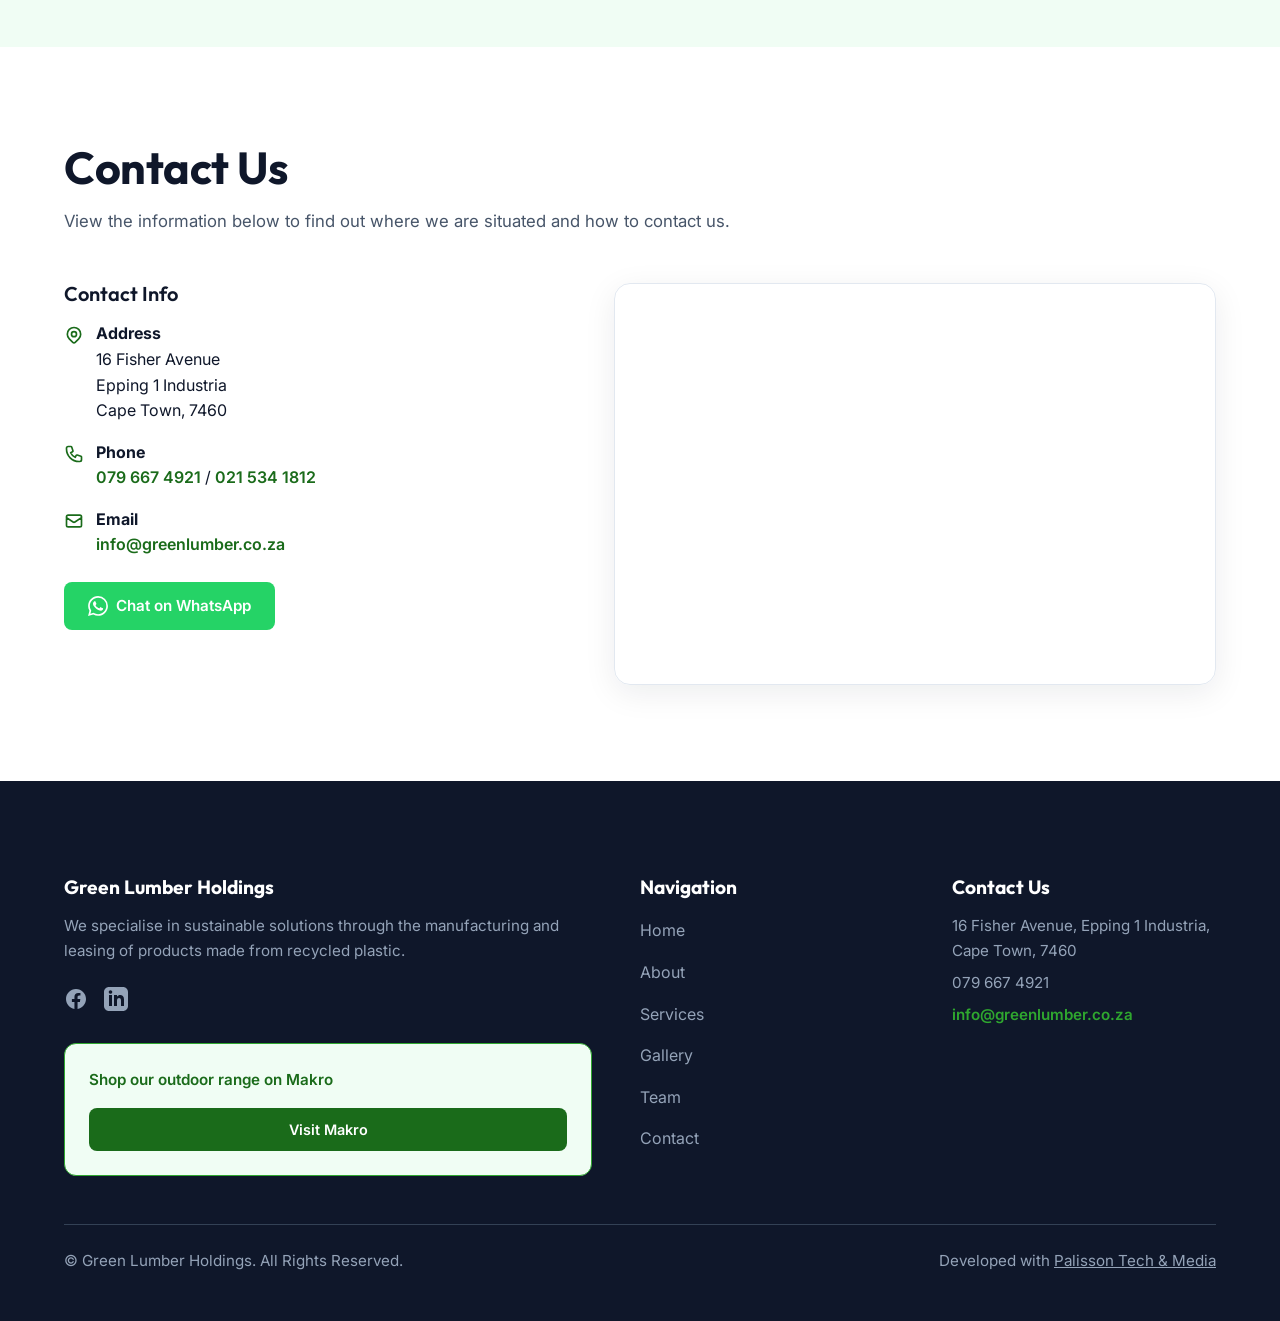
==== commit 14a705d8: "Updated index.html along with addition of new images" ====
--- a/index.html
+++ b/index.html
@@ -16,7 +16,7 @@
     "@type": "LocalBusiness",
     "name": "Green Lumber Holdings",
     "image": "https://images.unsplash.com/photo-1598379502045-45b2b1c2f85f?q=80&w=1200&auto=format&fit=crop",
-    "description": "Green Lumber Leasing is a 100% B-BBEE Company, we specialize in the design & Manufacture of environmentally sustainable products using recycled plastic.",
+    "description": "Green Lumber Holdings specialises in sustainable solutions through the manufacturing and leasing of products made from recycled plastic.",
     "address": {
       "@type": "PostalAddress",
       "streetAddress": "16 Fisher Avenue, Epping 1 Industria",
@@ -26,7 +26,7 @@
     },
     "telephone": "+27796674921",
     "email": "info@greenlumber.co.za",
-    "url": "https://greenlumberholdings.co.za"
+    "url": "https://www.greenlumberholdings.co.za"
   }
   </script>
 
@@ -68,7 +68,7 @@
       -webkit-font-smoothing: antialiased;
     }
 
-    a:focus-visible, button:focus-visible {
+    a:focus-visible, button:focus-visible, select:focus-visible {
       outline: 3px solid var(--primary);
       outline-offset: 3px;
       border-radius: 4px;
@@ -95,7 +95,7 @@
       box-shadow: var(--glass-shadow);
     }
 
-    /* --- NAVIGATION (Excluded from squircle) --- */
+    /* --- NAVIGATION --- */
     .nav-wrapper {
       position: fixed; top: var(--space-sm); left: 0; width: 100%;
       z-index: 1000; display: flex; justify-content: center; padding-inline: var(--space-sm);
@@ -107,7 +107,7 @@
       border-radius: 100px; position: relative;
     }
     
-    .logo { font-family: var(--font-heading); font-weight: 700; font-size: 1.25rem; color: var(--text-main); text-decoration: none; display: flex; align-items: center; gap: 8px; z-index: 2; }
+    .logo { font-family: var(--font-heading); font-weight: 700; font-size: 1.25rem; color: var(--text-main); text-decoration: none; display: flex; align-items: center; gap: 8px; z-index: 2; width: 50px; }
     .logo span { color: var(--primary); }
     
     .nav-links { display: none; gap: var(--space-xs); list-style: none; }
@@ -119,8 +119,8 @@
     
     .nav-cta {
       display: none; background: var(--primary-dark); color: #fff !important;
-      padding: 10px 24px; border-radius: 50px; text-decoration: none;
-      font-weight: 600; font-size: 0.95rem; transition: background 0.2s;
+      padding: 8px 20px; border-radius: 50px; text-decoration: none;
+      font-weight: 600; font-size: 0.9rem; transition: background 0.2s;
     }
     .nav-cta:hover { background: #124e12; }
 
@@ -147,18 +147,30 @@
     .hero-text h1 span { color: var(--primary); }
     .hero-text p { font-size: 1.15rem; max-width: 500px; }
     
+    /* Slimmer Buttons */
     .btn {
       display: inline-flex; align-items: center; justify-content: center; gap: 8px;
-      padding: 16px 32px; background: var(--primary-dark); color: #fff;
+      padding: 12px 24px; 
+      font-size: 0.95rem;
+      background: var(--primary-dark); color: #fff;
       text-decoration: none; font-weight: 600; border-radius: 8px;
       corner-shape: squircle;
       transition: background 0.2s, transform 0.2s; width: 100%;
+      text-align: center; cursor: pointer; border: none;
     }
     .btn:hover { background: #124e12; transform: translateY(-2px); }
+    .btn-outline { background: transparent; border: 2px solid var(--primary-dark); color: var(--primary-dark); }
+    .btn-outline:hover { background: var(--primary-dark); color: #fff; }
     .btn-whatsapp { background: #25D366; color: #fff; }
     .btn-whatsapp:hover { background: #1da851; }
     
-    .hero-actions { display: flex; flex-direction: column; gap: var(--space-sm); margin-top: var(--space-md); }
+    /* Hero Actions Layout */
+    .hero-actions { 
+      display: flex; 
+      flex-direction: column; 
+      gap: var(--space-sm); 
+      margin-top: var(--space-md); 
+    }
     
     .hero-image-wrapper {
       border-radius: 20px; corner-shape: squircle; overflow: hidden;
@@ -174,31 +186,7 @@
     .stat-icon { width: 48px; height: 48px; margin: 0 auto var(--space-xs); color: var(--primary); }
     .stat-icon svg { width: 100%; height: 100%; }
 
-    /* --- CARDS --- */
-    .cards-grid { display: grid; grid-template-columns: 1fr; gap: var(--space-md); margin-top: var(--space-lg); }
-    .card {
-      background: var(--bg-surface); border-radius: 16px; corner-shape: squircle;
-      border: 1px solid #e2e8f0;
-      box-shadow: 0 4px 6px -1px rgba(0, 0, 0, 0.05); transition: transform 0.3s var(--ease), box-shadow 0.3s var(--ease);
-      overflow: hidden; display: flex; flex-direction: column;
-    }
-    .card:hover { transform: translateY(-5px); box-shadow: 0 15px 25px -5px rgba(0, 0, 0, 0.1); border-color: var(--primary); }
-    .card-img { width: 100%; height: 220px; object-fit: cover; border-bottom: 1px solid #e2e8f0; cursor: pointer; }
-    .card-content { padding: var(--space-md); flex-grow: 1; }
-    .card-icon { width: 48px; height: 48px; background: var(--primary-light); color: var(--primary-dark); border-radius: 12px; corner-shape: squircle; display: flex; align-items: center; justify-content: center; margin-bottom: var(--space-sm); }
-    .card-icon svg { width: 24px; height: 24px; }
-    .card ul { list-style: none; padding: 0; margin-top: var(--space-sm); }
-    .card ul li { position: relative; padding-left: 24px; margin-bottom: 12px; color: var(--text-muted); font-size: 0.95rem; }
-    .card ul li::before { content: "✓"; color: var(--primary-dark); position: absolute; left: 0; font-weight: bold; font-size: 1.1rem; line-height: 1.2; }
-
-    /* --- GALLERY --- */
-    .gallery-section { background: var(--bg-surface); }
-    .gallery-grid { display: grid; grid-template-columns: 1fr; gap: var(--space-md); margin-top: var(--space-lg); }
-    .gallery-item { position: relative; border-radius: 12px; corner-shape: squircle; overflow: hidden; aspect-ratio: 4/3; cursor: pointer; }
-    .gallery-item img { width: 100%; height: 100%; object-fit: cover; transition: transform 0.5s var(--ease); }
-    .gallery-item:hover img { transform: scale(1.05); }
-
-    /* --- ABOUT (Expanded) --- */
+    /* --- ABOUT & SUBSIDIARIES --- */
     .about-grid { display: grid; grid-template-columns: 1fr; gap: var(--space-lg); align-items: start; }
     .about-image { border-radius: 16px; corner-shape: squircle; overflow: hidden; aspect-ratio: 4/3; position: relative; cursor: pointer; }
     .about-image img { width: 100%; height: 100%; object-fit: cover; }
@@ -206,33 +194,153 @@
 
     .about-content h3 { margin-top: var(--space-md); color: var(--primary-dark); }
     .about-content h4 { margin-top: var(--space-sm); font-size: 1.1rem; }
-    .about-content ul { list-style: none; padding: 0; margin-bottom: var(--space-md); }
-    .about-content ul li { position: relative; padding-left: 24px; margin-bottom: 8px; color: var(--text-muted); }
-    .about-content ul li::before { content: "•"; color: var(--primary); position: absolute; left: 0; font-weight: bold; font-size: 1.2rem; }
-
-    /* Timeline */
-    .timeline { margin-top: var(--space-md); border-left: 3px solid var(--primary-light); padding-left: var(--space-md); }
-    .timeline-item { margin-bottom: var(--space-md); position: relative; }
-    .timeline-item::before {
-      content: ""; position: absolute; left: calc(-1 * var(--space-md) - 6px); top: 6px;
-      width: 12px; height: 12px; background: var(--primary); border-radius: 50%;
-    }
-    .timeline-year { font-family: var(--font-heading); font-weight: 700; color: var(--primary-dark); display: block; margin-bottom: 4px; }
-
-    /* --- TEAM --- */
-    .team-grid { display: grid; grid-template-columns: 1fr; gap: var(--space-md); margin-top: var(--space-lg); }
-    .team-card { background: var(--bg-surface); border-radius: 16px; corner-shape: squircle; overflow: hidden; border: 1px solid #e2e8f0; }
-    .team-img { width: 100%; aspect-ratio: 1/1; object-fit: cover; }
-    .team-info { padding: var(--space-md); text-align: center; }
-    .team-info h4 { font-size: 1.1rem; margin-bottom: 4px; }
-    .team-info p { font-size: 0.85rem; color: var(--primary-dark); font-weight: 600; text-transform: uppercase; letter-spacing: 1px; margin-bottom: 0; }
+    
+    .subsidiary-list { list-style: none; padding: 0; margin-bottom: var(--space-md); }
+    .subsidiary-list li { margin-bottom: var(--space-sm); padding-left: 24px; position: relative; }
+    .subsidiary-list li::before { content: "•"; color: var(--primary); position: absolute; left: 0; font-weight: bold; font-size: 1.2rem; }
+    .subsidiary-list strong { display: block; color: var(--text-main); font-size: 1.05rem; }
+
+    /* Why Choose Us */
+    .why-grid { display: grid; grid-template-columns: 1fr; gap: var(--space-sm); margin-top: var(--space-md); }
+    .why-card { background: var(--bg-surface); padding: var(--space-md); border-radius: 12px; corner-shape: squircle; border: 1px solid #e2e8f0; }
+    .why-card h4 { color: var(--primary-dark); margin-bottom: 8px; font-size: 1rem; }
+    .why-card p { font-size: 0.9rem; margin-bottom: 0; }
+
+    /* --- SERVICES --- */
+    .services-grid { display: grid; grid-template-columns: 1fr; gap: var(--space-lg); margin-top: var(--space-lg); }
+    .service-card { background: var(--bg-surface); border-radius: 16px; corner-shape: squircle; overflow: hidden; border: 1px solid #e2e8f0; display: flex; flex-direction: column; }
+    .service-img { width: 100%; height: 250px; object-fit: cover; }
+    .service-content { padding: var(--space-lg) var(--space-md); flex-grow: 1; }
+    .service-content h3 { font-size: 1.5rem; margin-bottom: var(--space-sm); color: var(--text-main); }
+    .service-content p { margin-bottom: var(--space-md); }
+    .service-content ul { list-style: none; padding: 0; margin-bottom: var(--space-md); }
+    .service-content ul li { position: relative; padding-left: 24px; margin-bottom: 12px; color: var(--text-muted); }
+    .service-content ul li::before { content: "✓"; color: var(--primary-dark); position: absolute; left: 0; font-weight: bold; font-size: 1.1rem; line-height: 1.2; }
+
+    /* --- GALLERY FILTERS --- */
+    .gallery-section { background: var(--bg-surface); }
+    .filter-bar { display: flex; flex-wrap: wrap; gap: 8px; margin-top: var(--space-md); margin-bottom: var(--space-lg); }
+    .filter-btn {
+      padding: 8px 20px; border-radius: 50px; border: 1px solid #cbd5e1; background: transparent;
+      font-family: var(--font-body); font-weight: 500; color: var(--text-muted); cursor: pointer;
+      transition: all 0.2s;
+    }
+    .filter-btn:hover, .filter-btn.active { background: var(--primary-dark); color: #fff; border-color: var(--primary-dark); }
+
+    .gallery-grid { display: grid; grid-template-columns: 1fr; gap: var(--space-md); }
+    .gallery-item { 
+      position: relative; border-radius: 12px; corner-shape: squircle; overflow: hidden; 
+      aspect-ratio: 4/3; cursor: pointer; display: none; 
+    }
+    .gallery-item.show { display: block; animation: fadeIn 0.4s ease forwards; }
+    .gallery-item img { width: 100%; height: 100%; object-fit: cover; transition: transform 0.5s var(--ease); }
+    .gallery-item:hover img { transform: scale(1.05); }
+    .gallery-label { position: absolute; bottom: 0; left: 0; width: 100%; background: linear-gradient(to top, rgba(0,0,0,0.8), transparent); padding: 24px 16px 12px; color: #fff; font-weight: 600; font-size: 0.9rem; pointer-events: none; }
+    
+    @keyframes fadeIn { from { opacity: 0; transform: scale(0.98); } to { opacity: 1; transform: scale(1); } }
+
+    /* --- TEAM SECTION (New Layout) --- */
+    .team-grid { 
+      display: grid; 
+      grid-template-columns: 1fr; 
+      gap: var(--space-lg); 
+      margin-top: var(--space-lg); 
+    }
+    
+    .department-col {
+      background: var(--bg-surface);
+      border: 1px solid #e2e8f0;
+      border-radius: 16px;
+      corner-shape: squircle;
+      padding: var(--space-lg) var(--space-md);
+      display: flex;
+      flex-direction: column;
+    }
+    
+    .department-title {
+      font-size: 1.25rem;
+      color: var(--primary-dark);
+      border-bottom: 2px solid var(--primary-light);
+      padding-bottom: var(--space-xs);
+      margin-bottom: var(--space-md);
+      display: flex;
+      align-items: center;
+      gap: 8px;
+    }
+
+    .department-members {
+      display: flex;
+      flex-direction: column;
+      gap: var(--space-md);
+      margin-bottom: var(--space-lg);
+      flex-grow: 1;
+    }
+
+    .team-member-small {
+      display: flex;
+      align-items: center;
+      gap: var(--space-sm);
+      background: var(--bg-body);
+      padding: var(--space-sm);
+      border-radius: 12px;
+      corner-shape: squircle;
+    }
+
+    .team-member-small img {
+      width: 60px;
+      height: 60px;
+      border-radius: 50%;
+      corner-shape: squircle;
+      object-fit: cover;
+      flex-shrink: 0;
+    }
+
+    .team-member-info h4 { font-size: 1rem; margin-bottom: 2px; }
+    .team-member-info p { font-size: 0.8rem; color: var(--text-muted); margin-bottom: 0; }
+    .team-member-info a { font-size: 0.8rem; color: var(--primary-dark); text-decoration: none; font-weight: 500; display: block; margin-top: 2px; }
+
+    .department-action {
+      background: var(--primary-light);
+      padding: var(--space-md);
+      border-radius: 12px;
+      corner-shape: squircle;
+      border: 1px solid rgba(47, 167, 47, 0.2);
+    }
+
+    .action-label {
+      display: block;
+      font-size: 0.9rem;
+      font-weight: 600;
+      color: var(--text-main);
+      margin-bottom: var(--space-xs);
+    }
+    .action-label span { color: var(--primary-dark); }
+
+    .support-select {
+      width: 100%;
+      padding: 12px;
+      border: 1px solid #cbd5e1;
+      border-radius: 8px;
+      corner-shape: squircle;
+      font-family: var(--font-body);
+      font-size: 0.9rem;
+      background: var(--bg-surface);
+      color: var(--text-main);
+      cursor: pointer;
+      appearance: none;
+      background-image: url("data:image/svg+xml;charset=US-ASCII,%3Csvg%20xmlns%3D%22http%3A%2F%2Fwww.w3.org%2F2000%2Fsvg%22%20width%3D%22292.4%22%20height%3D%22292.4%22%3E%3Cpath%20fill%3D%22%231a6b1a%22%20d%3D%22M287%2069.4a17.6%2017.6%200%200%200-13-5.4H18.4c-5%200-9.3%201.8-12.9%205.4A17.6%2017.6%200%200%200%200%2082.2c0%205%201.8%209.3%205.4%2012.9l128%20127.9c3.6%203.6%207.8%205.4%2012.8%205.4s9.2-1.8%2012.8-5.4L287%2095c3.5-3.5%205.4-7.8%205.4-12.8%200-5-1.9-9.2-5.5-12.8z%22%2F%3E%3C%2Fsvg%3E");
+      background-repeat: no-repeat;
+      background-position: right 12px center;
+      background-size: 10px auto;
+    }
+    .support-select:focus { border-color: var(--primary); }
 
     /* --- TESTIMONIALS --- */
     .testimonials { background: var(--primary-light); }
     .testimonial-header { display: flex; flex-direction: column; gap: var(--space-sm); margin-bottom: var(--space-md); }
     .carousel-controls { display: flex; gap: 12px; }
     .control-btn {
-      width: 48px; height: 48px; border-radius: 50%; display: flex; align-items: center; justify-content: center;
+      width: 44px; height: 44px; border-radius: 50%; corner-shape: squircle; display: flex; align-items: center; justify-content: center;
       background: var(--bg-surface); border: 1px solid #e2e8f0; color: var(--text-main);
       cursor: pointer; transition: all 0.2s;
     }
@@ -256,24 +364,17 @@
     .testimonial-card p { font-style: italic; font-size: 0.95rem; color: var(--text-muted); margin-bottom: var(--space-sm); flex-grow: 1; }
     .testimonial-author { border-top: 1px solid #e2e8f0; padding-top: var(--space-sm); display: flex; align-items: center; gap: 12px; }
     
-    /* Company Logo Placeholder */
     .company-logo-placeholder {
-      width: 48px; height: 48px; background: #f1f5f9; border-radius: 8px; corner-shape: squircle;
+      width: 40px; height: 40px; background: #f1f5f9; border-radius: 8px; corner-shape: squircle;
       display: flex; align-items: center; justify-content: center;
       font-size: 0.6rem; font-weight: 700; color: #94a3b8; text-transform: uppercase;
       border: 1px dashed #cbd5e1; flex-shrink: 0;
     }
-    .testimonial-author-text h4 { font-size: 1rem; margin-bottom: 2px; }
-    .testimonial-author-text span { font-size: 0.8rem; font-weight: 600; color: var(--primary-dark); text-transform: uppercase; letter-spacing: 0.5px; }
-
-    /* Pagination Dots */
-    .testimonial-dots {
-      display: flex; justify-content: center; gap: 8px; margin-top: var(--space-sm);
-    }
-    .dot {
-      width: 10px; height: 10px; border-radius: 50%; corner-shape: squircle; background: #cbd5e1;
-      border: none; cursor: pointer; transition: all 0.2s;
-    }
+    .testimonial-author-text h4 { font-size: 0.95rem; margin-bottom: 2px; }
+    .testimonial-author-text span { font-size: 0.75rem; font-weight: 600; color: var(--primary-dark); text-transform: uppercase; letter-spacing: 0.5px; }
+
+    .testimonial-dots { display: flex; justify-content: center; gap: 8px; margin-top: var(--space-sm); }
+    .dot { width: 10px; height: 10px; border-radius: 50%; corner-shape: squircle; background: #cbd5e1; border: none; cursor: pointer; transition: all 0.2s; }
     .dot.active { background: var(--primary-dark); transform: scale(1.3); }
 
     /* --- CONTACT SECTION --- */
@@ -298,6 +399,14 @@
     .footer ul a { color: #94a3b8; text-decoration: none; transition: color 0.2s; display: inline-block; padding-block: 4px; }
     .footer ul a:hover { color: var(--primary); }
     .footer-bottom { border-top: 1px solid #334155; padding-top: var(--space-md); display: flex; flex-direction: column; align-items: center; gap: var(--space-xs); color: #64748b; font-size: 0.85rem; text-align: center; }
+    
+    .social-links { display: flex; gap: 16px; margin-top: var(--space-sm); }
+    .social-links a { color: #94a3b8; transition: color 0.2s; }
+    .social-links a:hover { color: var(--primary); }
+    .social-links svg { width: 24px; height: 24px; }
+
+    .makro-banner { background: var(--primary-light); padding: var(--space-md); border-radius: 12px; corner-shape: squircle; border: 1px solid var(--primary); display: flex; align-items: center; justify-content: space-between; flex-wrap: wrap; gap: 16px; margin-top: var(--space-md); }
+    .makro-banner p { margin: 0; color: var(--primary-dark); font-weight: 600; }
 
     /* --- FLOATING BUTTONS --- */
     #back-to-top, #floating-whatsapp {
@@ -315,9 +424,7 @@
     #back-to-top.visible { opacity: 1; pointer-events: auto; transform: translateY(0); }
     #back-to-top:hover { background: var(--primary-dark); color: #fff; border-color: var(--primary-dark); }
 
-    #floating-whatsapp {
-      left: 24px; background: #25D366; color: #fff;
-    }
+    #floating-whatsapp { left: 24px; background: #25D366; color: #fff; }
     #floating-whatsapp:hover { background: #1da851; transform: scale(1.1); }
 
     /* --- IMAGE MODAL --- */
@@ -365,21 +472,27 @@
       .mobile-menu { display: none !important; }
       
       .hero-grid { grid-template-columns: 1fr 1fr; gap: var(--space-lg); }
-      .btn { width: auto; }
-      .hero-actions { flex-direction: row; flex-wrap: wrap; }
+      
+      .hero-actions { 
+        display: grid; 
+        grid-template-columns: repeat(3, 1fr); 
+        gap: var(--space-sm); 
+      }
+      .hero-actions .btn { width: 100%; }
+
       .hero-image-wrapper { aspect-ratio: auto; height: 500px; }
       
       .stats-grid { grid-template-columns: repeat(4, 1fr); gap: var(--space-lg); }
       
-      .cards-grid { grid-template-columns: repeat(3, 1fr); }
+      .about-grid { grid-template-columns: 1fr 1fr; }
+      .why-grid { grid-template-columns: 1fr 1fr; }
+      
+      .services-grid { grid-template-columns: 1fr 1fr; }
       
       .gallery-grid { grid-template-columns: repeat(3, 1fr); }
-      .gallery-item { aspect-ratio: 1/1; }
-      .gallery-item:nth-child(1) { grid-column: span 2; grid-row: span 2; aspect-ratio: auto; }
-      
-      .about-grid { grid-template-columns: 1fr 1fr; }
-      
-      .team-grid { grid-template-columns: repeat(4, 1fr); }
+      
+      /* Updated Team Grid Layout */
+      .team-grid { grid-template-columns: repeat(3, 1fr); gap: var(--space-md); }
       
       .testimonial-header { flex-direction: row; justify-content: space-between; align-items: flex-end; }
       .testimonial-card { flex: 0 0 calc(33.333% - var(--space-sm)); }
@@ -396,7 +509,7 @@
   <!-- NAVIGATION -->
   <div class="nav-wrapper">
     <nav class="nav glass">
-      <a href="#" class="logo">Green<span>Lumber.</span></a>
+      <a href="#" class="logo"><img src="img/Green Lumber.svg" alt="Green Lumber logo"></a>
       
       <ul class="nav-links" id="desktop-nav">
         <li><a href="#home" class="nav-link active">Home</a></li>
@@ -429,19 +542,17 @@
   <header class="hero" id="home">
     <div class="container hero-grid">
       <div class="hero-text reveal">
-        <h1>Saving forests by using <span>recycled plastic.</span></h1>
-        <p>Green Lumber Holdings is a 100% B-BBEE company specializing in the design and manufacture of environmentally sustainable products for industry needs.</p>
+        <h1>Saving Forests by Using <span>Recycled Plastics</span></h1>
+        <p>At Green Lumber Holdings, we believe that plastic waste can be transformed into valuable, durable and practical products. Established in 2017 and based in Epping, Cape Town, we specialise in sustainable solutions through the manufacturing and leasing of products made from recycled plastic.</p>
         <div class="hero-actions">
-          <a href="#contact" class="btn">Request a Quote</a>
-          <a href="https://wa.me/27796674921" target="_blank" rel="noopener" class="btn btn-whatsapp">
-            <svg width="20" height="20" viewBox="0 0 24 24" fill="currentColor"><path d="M17.472 14.382c-.297-.149-1.758-.867-2.03-.967-.273-.099-.471-.148-.67.15-.197.297-.767.966-.94 1.164-.173.199-.347.223-.644.075-.297-.15-1.255-.463-2.39-1.475-.883-.788-1.48-1.761-1.653-2.059-.173-.297-.018-.458.13-.606.134-.133.298-.347.446-.52.149-.174.198-.298.298-.497.099-.198.05-.371-.025-.52-.075-.149-.669-1.612-.916-2.207-.242-.579-.487-.5-.669-.51-.173-.008-.371-.01-.57-.01-.198 0-.52.074-.792.372-.272.297-1.04 1.016-1.04 2.479 0 1.462 1.065 2.875 1.213 3.074.149.198 2.096 3.2 5.077 4.487.709.306 1.262.489 1.694.625.712.227 1.36.195 1.871.118.571-.085 1.758-.719 2.006-1.413.248-.694.248-1.289.173-1.413-.074-.124-.272-.198-.57-.347m-5.421 7.403h-.004a9.87 9.87 0 01-5.031-1.378l-.361-.214-3.741.982.998-3.648-.235-.374a9.86 9.86 0 01-1.51-5.26c.001-5.45 4.436-9.884 9.888-9.884 2.64 0 5.122 1.03 6.988 2.898a9.825 9.825 0 012.893 6.994c-.003 5.45-4.437 9.884-9.885 9.884m8.413-18.297A11.815 11.815 0 0012.05 0C5.495 0 .16 5.335.157 11.892c0 2.096.547 4.142 1.588 5.945L.057 24l6.305-1.654a11.882 11.882 0 005.683 1.448h.005c6.554 0 11.89-5.335 11.893-11.893a11.821 11.821 0 00-3.48-8.413z"/></svg>
-            WhatsApp Us
-          </a>
-        </div>
-      </div>
-      
-      <div class="hero-image-wrapper reveal" data-modal-image="img/bench.jpg">
-        <img src="img/bench.jpg" alt="Green Lumber recycled plastic outdoor furniture">
+          <a href="#gallery" class="btn">Explore Our Products</a>
+          <a href="#what-we-do" class="btn btn-outline">Discover Our Services</a>
+          <a href="#contact" class="btn btn-outline">Contact Us</a>
+        </div>
+      </div>
+      
+      <div class="hero-image-wrapper reveal" data-modal-image="img/Manufacturing.webp">
+        <img src="img/Manufacturing.webp" alt="Green Lumber recycled plastic outdoor furniture">
       </div>
     </div>
   </header>
@@ -472,51 +583,93 @@
     </div>
   </section>
 
-  <!-- WHAT WE DO -->
-  <section class="section" id="what-we-do">
+  <!-- ABOUT & WHY CHOOSE -->
+  <section class="section" id="about">
+    <div class="container about-grid">
+      <div class="about-image reveal" data-modal-image="img/machine.webp">
+        <img src="img/machine.webp" alt="Green Lumber Manufacturing Facility" loading="lazy">
+        <div class="experience-badge glass">Since 2017</div>
+      </div>
+      
+      <div class="about-content reveal">
+        <h2>Who We Are</h2>
+        <p>We are driven by the belief that plastic waste can be transformed into valuable products that offer durable, practical and environmentally responsible alternatives to traditional materials.</p>
+        
+        <p>Green Lumber Holdings operates through two subsidiaries:</p>
+        <ul class="subsidiary-list">
+          <li><strong>Green Lumber Manufacturing (Pty) Ltd</strong>Responsible for manufacturing a range of products using recycled plastic, offering durable and low-maintenance solutions for commercial, industrial and outdoor environments.</li>
+          <li><strong>Green Lumber Leasing (Pty) Ltd</strong>Provides security guard leasing solutions, making our products accessible to businesses through flexible rental arrangements.</li>
+        </ul>
+        <p>Together, the two divisions support our commitment to sustainability, quality, innovation and customer-focused service.</p>
+        
+        <h3>Why Choose Green Lumber?</h3>
+        <div class="why-grid">
+          <div class="why-card">
+            <h4>100% Recycled Plastic</h4>
+            <p>We transform recycled plastic waste into practical, durable and environmentally friendly products.</p>
+          </div>
+          <div class="why-card">
+            <h4>Durable & Low Maintenance</h4>
+            <p>Our products are designed for long-lasting performance, offering practical solutions for various environments.</p>
+          </div>
+          <div class="why-card">
+            <h4>Level 1 B-BBEE Contributor</h4>
+            <p>We are proud to be a Level 1 B-BBEE contributor, reflecting our commitment to inclusive economic participation.</p>
+          </div>
+          <div class="why-card">
+            <h4>Customer-Focused</h4>
+            <p>We provide products and solutions designed around the needs of our customers.</p>
+          </div>
+        </div>
+
+        <h3>Our Vision</h3>
+        <p>To become Africa's number one manufacturer of eco-friendly products, championing environmental innovation and social impact through local job creation.</p>
+        
+        <h3>Our Mission</h3>
+        <p>To be the leading provider of sustainable green products by recycling plastic waste into customised, environmentally friendly products for personal and workplace environments, while delivering customer-centric service, professionalism and the highest industry standards.</p>
+      </div>
+    </div>
+  </section>
+
+  <!-- OUR SERVICES -->
+  <section class="section" id="what-we-do" style="background: var(--bg-surface);">
     <div class="container">
       <div class="reveal">
-        <h2>Design & Manufacture for Industry Needs.</h2>
-        <p style="max-width: 700px;">For us at Green Lumber, success comes in the form of leaving a light carbon footprint on the environment through conservation of resources, while balancing energy-efficient, cost-effective, and low-maintenance products.</p>
-      </div>
-      
-      <div class="cards-grid">
-        <div class="card reveal">
-          <img src="img/image (3).jpeg" alt="Guard Hut" class="card-img" data-modal-image="img/image (3).jpeg">
-          <div class="card-content">
-            <div class="card-icon"><svg fill="none" stroke="currentColor" viewBox="0 0 24 24"><path stroke-linecap="round" stroke-linejoin="round" stroke-width="2" d="M3 12l2-2m0 0l7-7 7 7M5 10v10a1 1 0 001 1h3m10-11l2 2m-2-2v10a1 1 0 01-1 1h-3m-6 0a1 1 0 001-1v-4a1 1 0 011-1h2a1 1 0 011 1v4a1 1 0 001 1m-6 0h6"/></svg></div>
-            <h3>Guard Hut Sales</h3>
+        <h2>Our Business Divisions</h2>
+        <p style="max-width: 700px;">Through our specialised subsidiaries, we deliver sustainable products and practical solutions to meet different customer needs.</p>
+      </div>
+      
+      <div class="services-grid">
+        <!-- Manufacturing Division -->
+        <div class="service-card reveal">
+          <img src="img/3 seater bench.jpg" alt="Manufacturing" class="service-img">
+          <div class="service-content">
+            <h3>Green Lumber Manufacturing (Pty) Ltd</h3>
+            <p>We manufacture a range of sustainable products using 100% recycled plastic, including guard huts and outdoor furniture.</p>
             <ul>
-              <li>Aesthetically pleasing, virtually no maintenance</li>
-              <li>Reduce operating costs</li>
-              <li>Easy assembling</li>
+              <li>Security guard huts</li>
+              <li>Picnic benches and outdoor furniture</li>
+              <li>Tables and chairs</li>
+              <li>Dustbins and bin covers</li>
+              <li>Compost bins</li>
             </ul>
+            <a href="#gallery" class="btn">Explore Manufacturing</a>
           </div>
         </div>
         
-        <div class="card reveal" style="transition-delay: 100ms;">
-          <img src="https://images.unsplash.com/photo-1600585154340-be6161a56a0c?q=80&w=600&auto=format&fit=crop" alt="Lease terms" class="card-img" data-modal-image="https://images.unsplash.com/photo-1600585154340-be6161a56a0c?q=80&w=1200&auto=format&fit=crop">
-          <div class="card-content">
-            <div class="card-icon"><svg fill="none" stroke="currentColor" viewBox="0 0 24 24"><path stroke-linecap="round" stroke-linejoin="round" stroke-width="2" d="M8 7V3m8 4V3m-9 8h10M5 21h14a2 2 0 002-2V7a2 2 0 00-2-2H5a2 2 0 00-2 2v12a2 2 0 002 2z"/></svg></div>
-            <h3>Other Services</h3>
+        <!-- Leasing Division -->
+        <div class="service-card reveal" style="transition-delay: 100ms;">
+          <img src="img/Guard hut.jpg" alt="Leasing" class="service-img">
+          <div class="service-content">
+            <h3>Green Lumber Leasing (Pty) Ltd</h3>
+            <p>We provide flexible short- and long-term guard hut rental options, including delivery, set up and relocation to suit client's needs.</p>
             <ul>
-              <li>Month-to-month lease caters for short contracts</li>
-              <li>We never miss a deadline</li>
-              <li>Call us to collect when your contract ends</li>
+              <li>Guard hut rentals (1-man, 2-man, 3-man)</li>
+              <li>Delivery and set up</li>
+              <li>Relocation services and repairs</li>
+              <li>Month-to-month lease options</li>
             </ul>
-          </div>
-        </div>
-        
-        <div class="card reveal" style="transition-delay: 200ms;">
-          <img src="img/Manufacturing.webp" alt="Environmental benefits" class="card-img" data-modal-image="img/Manufacturing.webp">
-          <div class="card-content">
-            <div class="card-icon"><svg fill="none" stroke="currentColor" viewBox="0 0 24 24"><path stroke-linecap="round" stroke-linejoin="round" stroke-width="2" d="M4 4v5h.582m15.356 2A8.001 8.001 0 004.582 9m0 0H9m11 11v-5h-.581m0 0a8.003 8.003 0 01-15.357-2m15.357 2H15"/></svg></div>
-            <h3>Environmental Benefits</h3>
-            <ul>
-              <li>Reduce waste streams</li>
-              <li>Enhance and protect biodiversity</li>
-              <li>Reduce carbon footprint</li>
-            </ul>
+            <a href="#contact" class="btn">Explore Leasing</a>
           </div>
         </div>
       </div>
@@ -527,71 +680,60 @@
   <section class="section gallery-section" id="gallery">
     <div class="container">
       <div class="reveal">
-        <h2>Our Work in Action.</h2>
-        <p>From security guard huts to outdoor furniture, see how our recycled plastic products stand up to the elements.</p>
-      </div>
-      
-      <div class="gallery-grid">
-        <div class="gallery-item reveal" data-modal-image="img/bench-2.jpg"><img src="img/bench-2.jpg" alt="Guard hut installation" loading="lazy"></div>
-        <div class="gallery-item reveal" data-modal-image="img/bench.jpg"><img src="img/bench.jpg" alt="Recycled plastic bench" loading="lazy"></div>
-        <div class="gallery-item reveal" data-modal-image="img/image (3).jpeg"><img src="img/image (3).jpeg" alt="Outdoor furniture" loading="lazy"></div>
-        <div class="gallery-item reveal" data-modal-image="img/image (2).jpg"><img src="img/image (2).jpg" alt="Manufacturing process" loading="lazy"></div>
-        <div class="gallery-item reveal" data-modal-image="img/image (1).jpg"><img src="img/image (1).jpg" alt="Picnic table" loading="lazy"></div>
-        <div class="gallery-item reveal" data-modal-image="img/Double open gate.jpg"><img src="img/Double open gate.jpg" alt="Double open gate" loading="lazy"></div>
-      </div>
-    </div>
-  </section>
-
-  <!-- ABOUT (Expanded with About Page Content) -->
-  <section class="section" id="about">
-    <div class="container about-grid">
-      <div class="about-image reveal" data-modal-image="https://images.unsplash.com/photo-1503387762-592deb58ef4e?q=80&w=1600&auto=format&fit=crop">
-        <img src="https://images.unsplash.com/photo-1503387762-592deb58ef4e?q=80&w=800&auto=format&fit=crop" alt="Green Lumber Manufacturing Facility" loading="lazy">
-        <div class="experience-badge glass">10 Years Experience</div>
-      </div>
-      
-      <div class="about-content reveal">
-        <h2>Established. Reliable. Sustainable.</h2>
-        <p>Green Lumber Leasing is a 100% B-BBEE Company. We specialize in the design and manufacture of environmentally sustainable products using recycled plastic.</p>
+        <h2>Browse by Category</h2>
+        <p>Explore our range of sustainable products, outdoor furniture and completed projects.</p>
         
-        <h3>Our History</h3>
-        <p>Founded in 2017 in Epping, Cape Town, Green Lumber was created with a mission to produce high-quality products from recycled plastic. If it can be made from wood, we can craft it from recycled plastic, offering a sustainable and durable alternative. Our products are designed for outdoor use, capable of withstanding all weather conditions with little to no maintenance required. They are highly durable, weather-resistant, and insect-proof.</p> 
-          
-        <p>Green Lumber specializes in producing a range of items, including security huts, bespoke furniture, decking, and dirt bin covers, while continuously innovating to meet industry demands. As a 100% BEE-rated company, we take pride in being owned by our dedicated staff and the IDH Foundation, a BEE Trust.</p>
+        <!-- Filter Buttons -->
+        <div class="filter-bar">
+          <button class="filter-btn active" data-filter="all">All</button>
+          <button class="filter-btn" data-filter="huts">Guard Huts</button>
+          <button class="filter-btn" data-filter="benches">Picnic Benches</button>
+          <button class="filter-btn" data-filter="furniture">Outdoor Furniture</button>
+          <button class="filter-btn" data-filter="waste">Waste Management</button>
+          <button class="filter-btn" data-filter="projects">Projects & Installations</button>
+        </div>
+      </div>
+      
+      <div class="gallery-grid" id="gallery-grid">
+        <div class="gallery-item show" data-category="huts" data-modal-image="img/Single guard hut.jpeg">
+          <img src="img/Single guard hut.jpeg" alt="1-Man Guard Hut" loading="lazy">
+          <div class="gallery-label">1-Man Guard Hut</div>
+        </div>
         
-        <h4>Our Journey</h4>
-        <div class="timeline">
-          <div class="timeline-item">
-            <span class="timeline-year">2017</span>
-            <p>Green Lumber began as a community project in Bonteheuwel, committed to creating sustainable products from recycled materials.</p>
-          </div>
-          <div class="timeline-item">
-            <span class="timeline-year">2018</span>
-            <p>Leased 23 guard huts. Provided services to over 5 clients.</p>
-          </div>
-          <div class="timeline-item">
-            <span class="timeline-year">2019 - 2021</span>
-            <p>Continued growth and innovation in product offerings, enhancing durability and sustainability.</p>
-          </div>
-          <div class="timeline-item">
-            <span class="timeline-year">2022</span>
-            <p>Expanded our reach, servicing more clients and expanding our product line.</p>
-          </div>
-          <div class="timeline-item">
-            <span class="timeline-year">2023</span>
-            <p>Developed stronger partnerships and refined our manufacturing process, boosting our production capacity.</p>
-          </div>
-          <div class="timeline-item">
-            <span class="timeline-year">2024</span>
-            <p>Leased and sold 700 guard huts. Proudly serving over 300 clients to date.</p>
-          </div>
-        </div>
-
-        <h3>Vision & Mission</h3>
-        <p>At Green Lumber, we envision a future where sustainable practices are the foundation of every industry. By minimizing our carbon footprint and conserving natural resources, we strive to be leaders in environmental responsibility.</p>
-        <p>Our mission is to preserve forests through the innovative use of recycled materials in our manufacturing processes. We are committed to providing energy-efficient, cost-effective, and low-maintenance products that meet industry needs, all while keeping our customers at the heart of everything we do.</p>
+        <div class="gallery-item show" data-category="huts" data-modal-image="img/2 man hut.jpg">
+          <img src="img/2 man hut.jpg" alt="2-Man Guard Hut" loading="lazy">
+          <div class="gallery-label">2-Man Guard Hut</div>
+        </div>
         
-        <a href="#contact" class="btn" style="background: var(--text-main); margin-top: var(--space-md);">Contact Us</a>
+        <div class="gallery-item show" data-category="huts" data-modal-image="img/huts.webp">
+          <img src="img/huts.webp" alt="3-Man Guard Hut" loading="lazy">
+          <div class="gallery-label">3-Man Guard Hut</div>
+        </div>
+
+        <div class="gallery-item show" data-category="benches" data-modal-image="img/3 seater bench.jpg">
+          <img src="img/3 seater bench.jpg" alt="3-Seater Picnic Bench" loading="lazy">
+          <div class="gallery-label">3-Seater Picnic Bench</div>
+        </div>
+
+        <div class="gallery-item show" data-category="furniture" data-modal-image="img/bench-2.jpg">
+          <img src="img/bench-2.jpg" alt="Outdoor Furniture" loading="lazy">
+          <div class="gallery-label">Outdoor Furniture</div>
+        </div>
+
+        <div class="gallery-item show" data-category="furniture" data-modal-image="img/bench.jpg">
+          <img src="img/bench.jpg" alt="Outdoor Furniture" loading="lazy">
+          <div class="gallery-label">Outdoor Furniture</div>
+        </div>
+
+        <div class="gallery-item show" data-category="waste" data-modal-image="img/Park Dustbin.jpg">
+          <img src="img/Park Dustbin.jpg" alt="Waste Management Bin" loading="lazy">
+          <div class="gallery-label">Waste Management Bin</div>
+        </div>
+
+        <div class="gallery-item show" data-category="projects" data-modal-image="img/Double open gate.jpg">
+          <img src="img/Double open gate.jpg" alt="Projects & Installations" loading="lazy">
+          <div class="gallery-label">Projects & Installations</div>
+        </div>
       </div>
     </div>
   </section>
@@ -600,39 +742,121 @@
   <section class="section" id="team" style="background: var(--bg-surface);">
     <div class="container">
       <div class="reveal">
-        <h2>The Team Behind the Craft.</h2>
-        <p>Meet the dedicated professionals driving sustainable manufacturing forward.</p>
+        <h2>Contact Our Departments</h2>
+        <p>Get in touch with the right team for your specific needs.</p>
       </div>
       
       <div class="team-grid">
-        <div class="team-card reveal">
-          <img src="https://images.unsplash.com/photo-1560250097-0b93528c311a?q=80&w=400&auto=format&fit=crop" alt="Team Member" class="team-img" loading="lazy">
-          <div class="team-info">
-            <h4>John Doe</h4>
-            <p>Managing Director</p>
-          </div>
-        </div>
-        <div class="team-card reveal" style="transition-delay: 50ms;">
-          <img src="https://images.unsplash.com/photo-1573496359142-b8d87734a5a2?q=80&w=400&auto=format&fit=crop" alt="Team Member" class="team-img" loading="lazy">
-          <div class="team-info">
-            <h4>Jane Smith</h4>
-            <p>Operations Manager</p>
-          </div>
-        </div>
-        <div class="team-card reveal" style="transition-delay: 100ms;">
-          <img src="https://images.unsplash.com/photo-1519085360753-af0119f7cbe7?q=80&w=400&auto=format&fit=crop" alt="Team Member" class="team-img" loading="lazy">
-          <div class="team-info">
-            <h4>David Johnson</h4>
-            <p>Lead Engineer</p>
-          </div>
-        </div>
-        <div class="team-card reveal" style="transition-delay: 150ms;">
-          <img src="https://images.unsplash.com/photo-1580489944761-15a19d654956?q=80&w=400&auto=format&fit=crop" alt="Team Member" class="team-img" loading="lazy">
-          <div class="team-info">
-            <h4>Sarah Williams</h4>
-            <p>Sales Director</p>
-          </div>
-        </div>
+        
+        <!-- Sales and Solutions -->
+        <div class="department-col reveal">
+          <h3 class="department-title">
+            <svg width="24" height="24" fill="none" stroke="currentColor" viewBox="0 0 24 24"><path stroke-linecap="round" stroke-linejoin="round" stroke-width="2" d="M17 20h5v-2a3 3 0 00-5.356-1.857M17 20H7m10 0v-2c0-.656-.126-1.283-.356-1.857M7 20H2v-2a3 3 0 015.356-1.857M7 20v-2c0-.656.126-1.283.356-1.857m0 0a5.002 5.002 0 019.288 0M15 7a3 3 0 11-6 0 3 3 0 016 0z"/></svg>
+            Sales and Solutions
+          </h3>
+          <div class="department-members">
+            <div class="team-member-small">
+              <img src="img/Xihluke Maluleke.jpeg" alt="Xihluke Maluleke">
+              <div class="team-member-info">
+                <h4>Xihluke Maluleke</h4>
+                <!-- <p>Sales Director</p> -->
+                <a href="mailto:xihluke@greenlumber.co.za">xihluke@greenlumber.co.za</a>
+                <a href="tel:0697282768">069 728 2768</a>
+              </div>
+            </div>
+          </div>
+          <div class="department-action">
+            <span class="action-label">New customer <span>> Get started</span></span>
+            <a href="#contact" class="btn" style="width: 100%;">Get a quote</a>
+          </div>
+        </div>
+
+        <!-- Client Relations & Support -->
+        <div class="department-col reveal" style="transition-delay: 100ms;">
+          <h3 class="department-title">
+            <svg width="24" height="24" fill="none" stroke="currentColor" viewBox="0 0 24 24"><path stroke-linecap="round" stroke-linejoin="round" stroke-width="2" d="M18.364 5.636l-3.536 3.536m0 5.656l3.536 3.536M9.172 9.172L5.636 5.636m3.536 9.192l-3.536 3.536M21 12a9 9 0 11-18 0 9 9 0 0118 0zm-5 0a4 4 0 11-8 0 4 4 0 018 0z"/></svg>
+            Client Relations & Support
+          </h3>
+          <div class="department-members">
+            <div class="team-member-small">
+              <img src="img/Ndileka Mfanekiso.jpeg" alt="Ndileka Mfanekiso">
+              <div class="team-member-info">
+                <h4>Ndileka Mfanekiso</h4>
+                <!-- <p>Client Relations Manager</p> -->
+                <a href="mailto:ndileka@greenlumber.co.za">ndileka@greenlumber.co.za</a>
+                <a href="tel:0605064833">060 506 4833</a>
+              </div>
+            </div>
+            <div class="team-member-small">
+              <img src="img/Lethabo Mokhethi.jpeg" alt="Lethabo Mokhethi">
+              <div class="team-member-info">
+                <h4>Lethabo Mokhethi</h4>
+                <!-- <p>Support Agent</p> -->
+                <a href="mailto:lethabo@greenlumber.co.za">lethabo@greenlumber.co.za</a>
+                <a href="tel:0681564536">068 156 4536</a>
+              </div>
+            </div>
+            <div class="team-member-small">
+              <img src="img/Lwanda Madikizela.jpeg" alt="Lwanda Madikizela">
+              <div class="team-member-info">
+                <h4>Lwanda Madikizela</h4>
+                <!-- <p>Support Agent</p> -->
+                <a href="mailto:lwanda@greenlumber.co.za">lwanda@greenlumber.co.za</a>
+                <a href="tel:0796674921">079 667 4921</a>
+              </div>
+            </div>
+          </div>
+          <div class="department-action">
+            <span class="action-label">Existing customer <span>> Get support</span></span>
+            <select class="support-select" aria-label="Select support type">
+              <option value="" disabled selected>Select support type...</option>
+              <option value="delivery">Delivery & collection</option>
+              <option value="rental">Existing rental agreement</option>
+              <option value="repairs">Repairs & maintenance</option>
+              <option value="repairs">Invoicing</option>
+              <option value="other">Other</option>
+            </select>
+          </div>
+        </div>
+
+        <!-- Manufacturing & Site Support -->
+        <div class="department-col reveal" style="transition-delay: 200ms;">
+          <h3 class="department-title">
+            <svg width="24" height="24" fill="none" stroke="currentColor" viewBox="0 0 24 24"><path stroke-linecap="round" stroke-linejoin="round" stroke-width="2" d="M19 21V5a2 2 0 00-2-2H7a2 2 0 00-2 2v16m14 0h2m-2 0h-5m-9 0H3m2 0h5M9 7h1m-1 4h1m4-4h1m-1 4h1m-5 10v-5a1 1 0 011-1h2a1 1 0 011 1v5m-4 0h4"/></svg>
+            Manufacturing & Site Support
+          </h3>
+          <div class="department-members">
+            <div class="team-member-small">
+              <img src="img/Sameer September.jpeg" alt="Sameer September">
+              <div class="team-member-info">
+                <h4>Sameer September</h4>
+                <!-- <p>Lead Engineer</p> -->
+                <a href="mailto:sameer@greenlumber.co.za">sameer@greenlumber.co.za</a>
+                <a href="tel:0680485159">068 048 5159</a>
+              </div>
+            </div>
+            <div class="team-member-small">
+              <img src="img/John Amon.jpeg" alt="John Amon">
+              <div class="team-member-info">
+                <h4>John Amon</h4>
+                <!-- <p>Site Supervisor</p> -->
+                <a href="mailto:john@greenlumber.co.za">john@greenlumber.co.za</a>
+                <a href="tel:0677434185">067 743 4185</a>
+              </div>
+            </div>
+          </div>
+          <div class="department-action">
+            <span class="action-label">Existing customer <span>> Service enquiries</span></span>
+            <select class="support-select" aria-label="Select support type">
+              <option value="" disabled selected>Select support type...</option>
+              <option value="delivery">Delivery & collection</option>
+              <option value="rental">Existing rental agreement</option>
+              <option value="repairs">Repairs & maintenance</option>
+              <option value="other">Other</option>
+            </select>
+          </div>
+        </div>
+
       </div>
     </div>
   </section>
@@ -642,7 +866,7 @@
     <div class="container">
       <div class="testimonial-header reveal">
         <div>
-          <h2>Trusted by Industry Leaders.</h2>
+          <h2>Trusted by Industry Leaders</h2>
           <p style="margin-bottom: 0;">Read what our clients have to say about our service and product durability.</p>
         </div>
         <div class="carousel-controls">
@@ -668,7 +892,7 @@
         <div class="testimonial-card reveal" style="transition-delay: 50ms;">
           <p>"My overall experience with Green Lumber has been excellent. I greatly appreciate their timely delivery of guard huts and their responsiveness to specific requests."</p>
           <div class="testimonial-author">
-            <div class="company-logo-placeholder">Logo</div>
+            <div class="company-logo-placeholder"><img src="img/logo/Tshedza.jpg" alt="Tshedza"></div>
             <div class="testimonial-author-text">
               <h4>Tshidino</h4>
               <span>Senior Area Manager, Tshedza</span>
@@ -678,7 +902,7 @@
         <div class="testimonial-card reveal" style="transition-delay: 100ms;">
           <p>"Our experience with Green Lumber has been outstanding. They consistently exceed my expectations by being highly responsive and accommodating even on short notice."</p>
           <div class="testimonial-author">
-            <div class="company-logo-placeholder">Logo</div>
+            <div class="company-logo-placeholder"><img src="img/logo/Thorburn.png" alt="Thorburn Security"></div>
             <div class="testimonial-author-text">
               <h4>Natasha Japhta</h4>
               <span>Logistics, Thorburn Security</span>
@@ -688,7 +912,7 @@
         <div class="testimonial-card reveal">
           <p>"It has always been a pleasure working with the team at Green Lumber. They always go beyond the desired expectation. We have never had concerns or disappointments."</p>
           <div class="testimonial-author">
-            <div class="company-logo-placeholder">Logo</div>
+            <div class="company-logo-placeholder"><img src="img/logo/All4Security.png" alt="All4Security"></div>
             <div class="testimonial-author-text">
               <h4>Mr Mervin Van Willingh</h4>
               <span>Operations Manager, All4Security</span>
@@ -698,7 +922,7 @@
         <div class="testimonial-card reveal">
           <p>"Their service has been reliable and effective, providing solid shelters for our guards in the field. The overall quality of the shelter materials meets our needs perfectly."</p>
           <div class="testimonial-author">
-            <div class="company-logo-placeholder">Logo</div>
+            <div class="company-logo-placeholder"><img src="img/logo/ABC.png" alt="ABC Security"></div>
             <div class="testimonial-author-text">
               <h4>Keaton Samuels</h4>
               <span>Financial Supervisor, ABC Security</span>
@@ -707,7 +931,6 @@
         </div>
       </div>
       
-      <!-- Pagination Dots -->
       <div class="testimonial-dots" id="testimonial-dots"></div>
     </div>
   </section>
@@ -781,7 +1004,23 @@
       <div class="footer-grid">
         <div>
           <h4>Green Lumber Holdings</h4>
-          <p>Green Lumber Leasing is a 100% B-BBEE Company, we specialize in the design & manufacture of environmentally sustainable products using recycled plastic.</p>
+          <p>We specialise in sustainable solutions through the manufacturing and leasing of products made from recycled plastic.</p>
+          
+          <div class="social-links">
+            <!-- Facebook Link (Placeholder) -->
+            <a href="https://www.facebook.com/share/1A56UoD7zr/" target="_blank" rel="noopener" aria-label="Facebook">
+              <svg fill="currentColor" viewBox="0 0 24 24"><path d="M22 12c0-5.523-4.477-10-10-10S2 6.477 2 12c0 4.991 3.657 9.128 8.438 9.878v-6.987h-2.54V12h2.54V9.797c0-2.506 1.492-3.89 3.777-3.89 1.094 0 2.238.195 2.238.195v2.46h-1.26c-1.243 0-1.63.771-1.63 1.562V12h2.773l-.443 2.89h-2.33v6.988C18.343 21.128 22 16.991 22 12z"/></svg>
+            </a>
+            <!-- LinkedIn Link (Placeholder) -->
+            <a href="#" target="_blank" rel="noopener" aria-label="LinkedIn">
+              <svg fill="currentColor" viewBox="0 0 24 24"><path d="M19 0h-14c-2.761 0-5 2.239-5 5v14c0 2.761 2.239 5 5 5h14c2.762 0 5-2.239 5-5v-14c0-2.761-2.238-5-5-5zm-11 19h-3v-11h3v11zm-1.5-12.268c-.966 0-1.75-.79-1.75-1.764s.784-1.764 1.75-1.764 1.75.79 1.75 1.764-.783 1.764-1.75 1.764zm13.5 12.268h-3v-5.604c0-3.368-4-3.113-4 0v5.604h-3v-11h3v1.765c1.396-2.586 7-2.777 7 2.476v6.759z"/></svg>
+            </a>
+          </div>
+
+          <div class="makro-banner">
+            <p>Shop our outdoor range on Makro</p>
+            <a href="https://www.makro.co.za/grocery/household-care/floor-other-cleaners/green-lumber-manufacturing~brand/pr?sid=73z,cwl,sus&otracker=product_breadCrumbs_Green+Lumber+Manufacturing+Floor+%26+Other+Cleaners" target="_blank" rel="noopener" class="btn" style="padding: 10px 20px; font-size: 0.9rem;">Visit Makro</a>
+          </div>
         </div>
         <div>
           <h4>Navigation</h4>
@@ -802,8 +1041,8 @@
         </div>
       </div>
       <div class="footer-bottom">
-        <p>&copy; 2024 Green Lumber Holdings. All Rights Reserved.</p>
-        <p>Designed by Palisson Tech & Media</p>
+        <p>&copy; Green Lumber Holdings. All Rights Reserved.</p>
+        <p>Developed with <a href="https://palisson-tech.co.za" target="_blank" style="color: #94a3b8;">Palisson Tech & Media</a></p>
       </div>
     </div>
   </footer>
@@ -869,7 +1108,28 @@
       window.addEventListener("scroll", updateActiveNav);
       updateActiveNav();
 
-      // 3. Testimonials Slider & Pagination Dots
+      // 3. Gallery Filtering
+      const filterBtns = document.querySelectorAll(".filter-btn");
+      const galleryItems = document.querySelectorAll(".gallery-item");
+
+      filterBtns.forEach(btn => {
+        btn.addEventListener("click", () => {
+          filterBtns.forEach(b => b.classList.remove("active"));
+          btn.classList.add("active");
+          
+          const filterValue = btn.getAttribute("data-filter");
+          
+          galleryItems.forEach(item => {
+            if (filterValue === "all" || item.getAttribute("data-category") === filterValue) {
+              item.classList.add("show");
+            } else {
+              item.classList.remove("show");
+            }
+          });
+        });
+      });
+
+      // 4. Testimonials Slider & Pagination Dots
       const track = document.getElementById("testimonial-track");
       const prevBtn = document.getElementById("prev-testimonial");
       const nextBtn = document.getElementById("next-testimonial");
@@ -879,7 +1139,6 @@
       let cardsPerPage = window.innerWidth >= 768 ? 3 : 1;
       let totalPages = Math.ceil(cards.length / cardsPerPage);
 
-      // Generate Dots
       function generateDots() {
         dotsContainer.innerHTML = "";
         for (let i = 0; i < totalPages; i++) {
@@ -896,7 +1155,6 @@
       }
       generateDots();
 
-      // Update Dots on Scroll
       track.addEventListener("scroll", () => {
         const scrollPosition = track.scrollLeft;
         const cardWidth = cards[0].offsetWidth + 24;
@@ -908,7 +1166,6 @@
         });
       });
 
-      // Arrow Controls
       const scrollAmount = () => {
         return (cards[0].offsetWidth + 24) * cardsPerPage;
       };
@@ -921,7 +1178,6 @@
         track.scrollBy({ left: scrollAmount(), behavior: "smooth" });
       });
 
-      // Recalculate dots on resize
       window.addEventListener("resize", () => {
         const newCardsPerPage = window.innerWidth >= 768 ? 3 : 1;
         if (newCardsPerPage !== cardsPerPage) {
@@ -931,7 +1187,7 @@
         }
       });
 
-      // 4. Back to Top
+      // 5. Back to Top
       const backToTopBtn = document.getElementById("back-to-top");
       window.addEventListener("scroll", () => {
         if (window.scrollY > 500) {
@@ -945,7 +1201,7 @@
         window.scrollTo({ top: 0, behavior: "smooth" });
       });
 
-      // 5. Scroll Reveal
+      // 6. Scroll Reveal
       const revealElements = document.querySelectorAll(".reveal");
       const revealObserver = new IntersectionObserver((entries) => {
         entries.forEach(entry => {
@@ -957,7 +1213,7 @@
       }, { threshold: 0.1, rootMargin: "0px 0px -50px 0px" });
       revealElements.forEach(el => revealObserver.observe(el));
 
-      // 6. Stats Count-Up
+      // 7. Stats Count-Up
       const countElements = document.querySelectorAll(".count");
       const countObserver = new IntersectionObserver((entries) => {
         entries.forEach(entry => {
@@ -984,7 +1240,7 @@
       }, { threshold: 0.5 });
       countElements.forEach(el => countObserver.observe(el));
 
-      // 7. Image Modal with Focus Trap
+      // 8. Image Modal with Focus Trap
       const modal = document.getElementById("image-modal");
       const modalImg = document.getElementById("modal-img");
       const modalClose = document.getElementById("modal-close");
@@ -999,7 +1255,7 @@
           modalImg.src = imageUrl;
           modal.classList.add("active");
           document.body.style.overflow = "hidden";
-          modalClose.focus(); // Focus the close button
+          modalClose.focus();
         });
       });
 
@@ -1008,7 +1264,7 @@
         modalImg.src = "";
         document.body.style.overflow = "";
         if (previousActiveElement) {
-          previousActiveElement.focus(); // Return focus
+          previousActiveElement.focus();
         }
       }
 
@@ -1022,7 +1278,6 @@
         if (e.key === "Escape" && modal.classList.contains("active")) {
           closeModal();
         }
-        // Focus trap
         if (e.key === "Tab" && modal.classList.contains("active")) {
           e.preventDefault();
           modalClose.focus();
@@ -1031,4 +1286,4 @@
     });
   </script>
 </body>
-</html>
+</html>
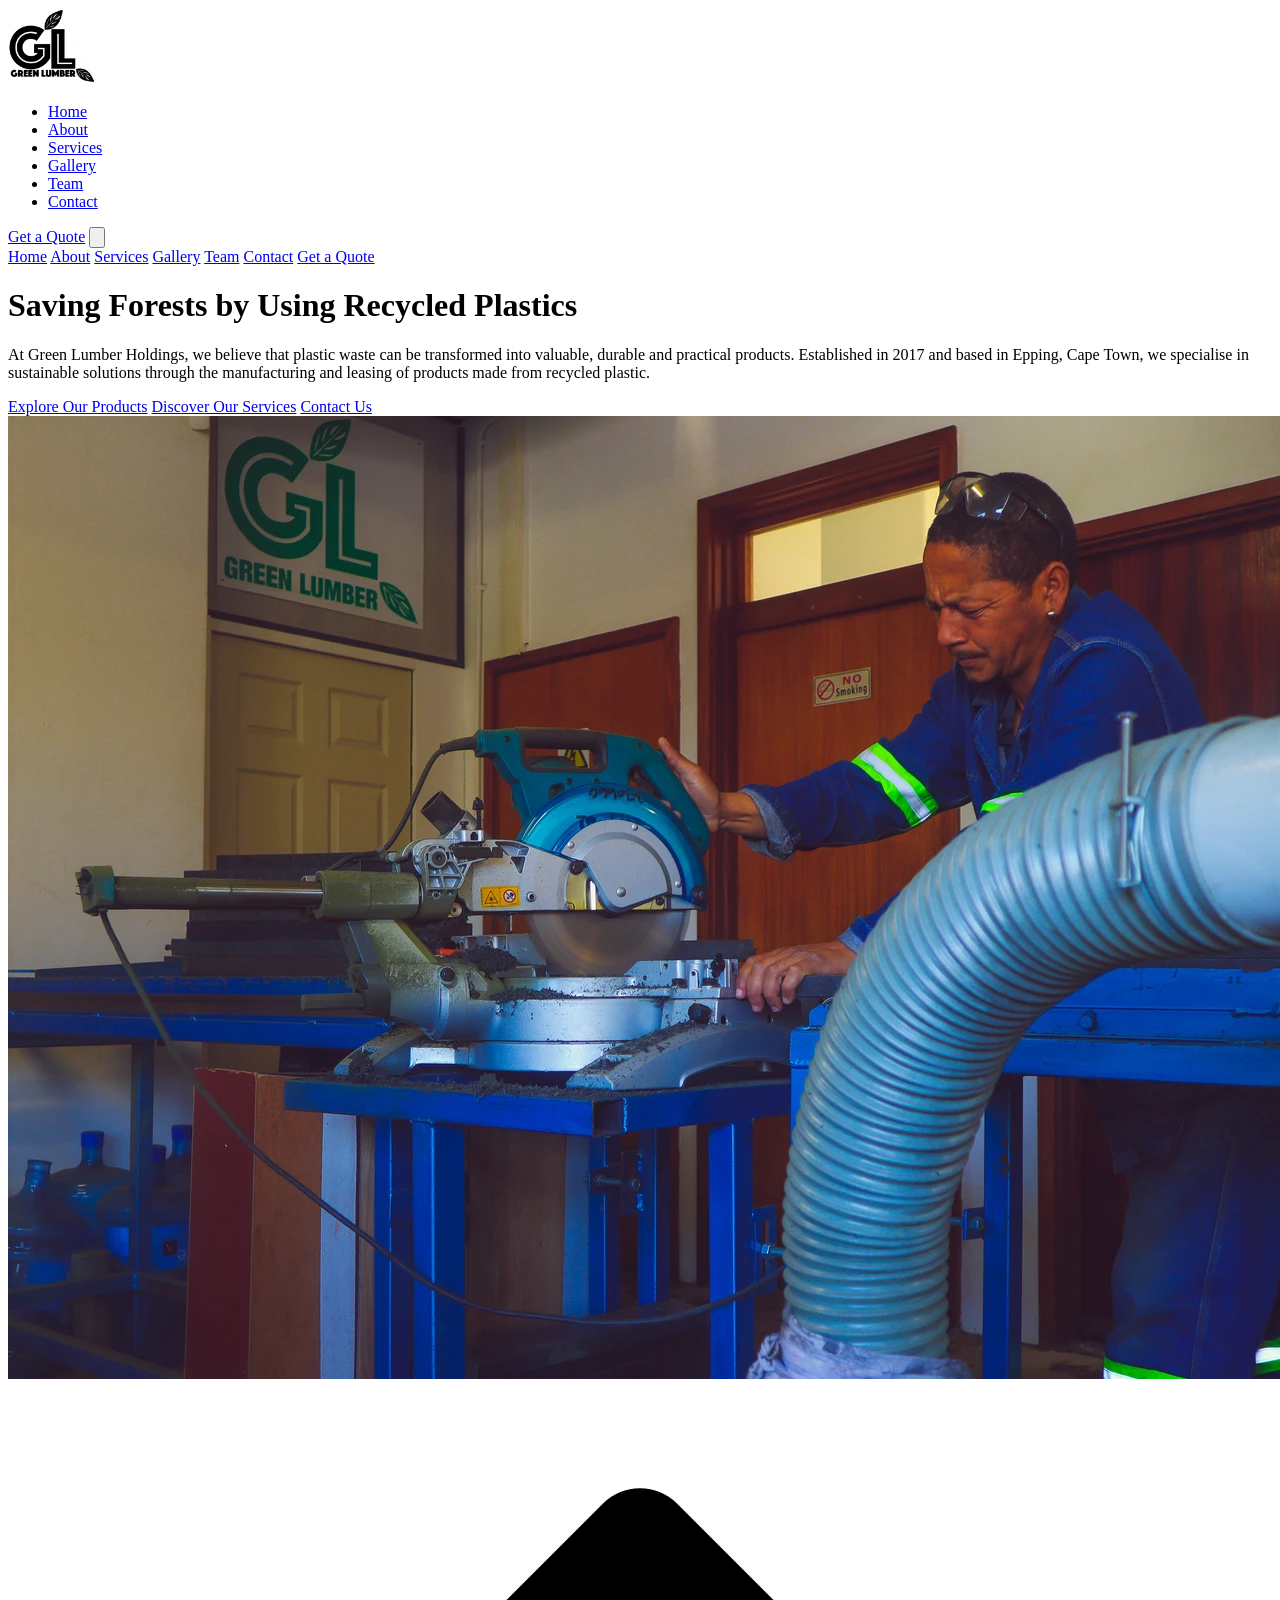
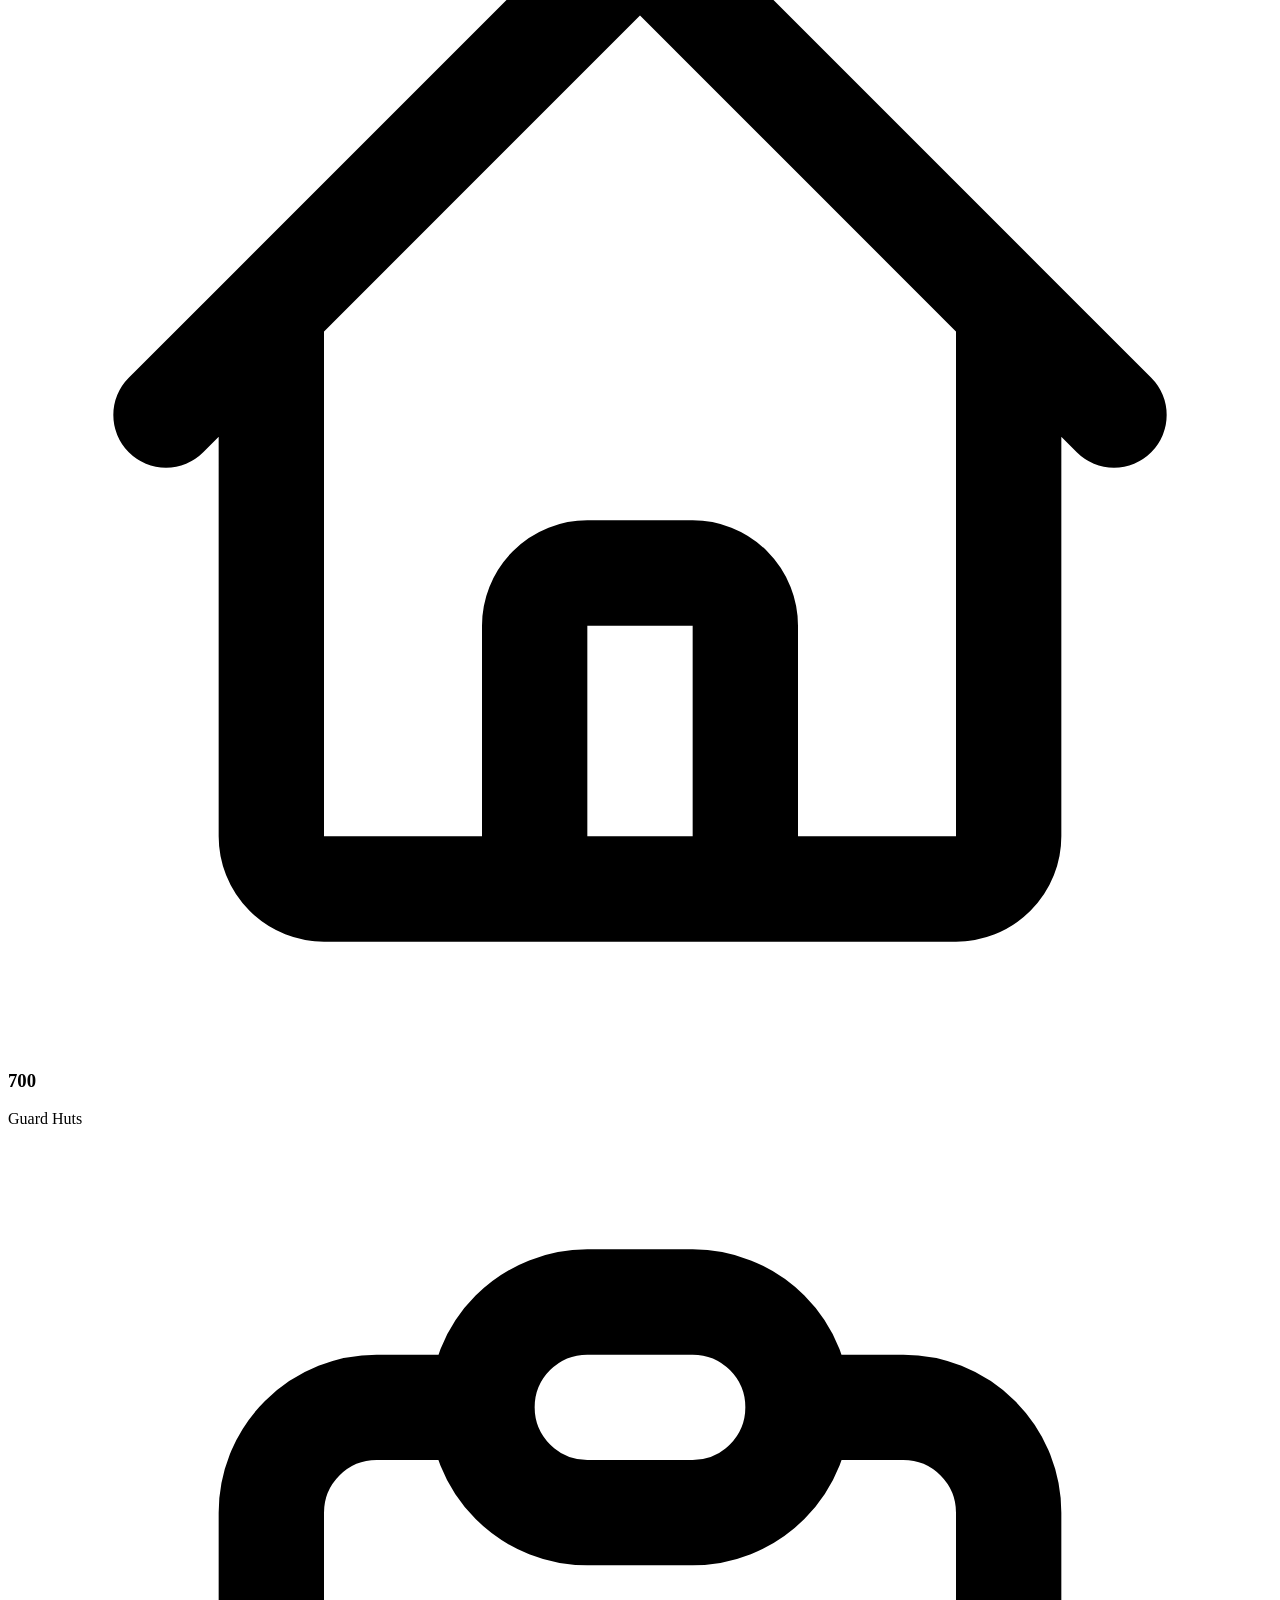
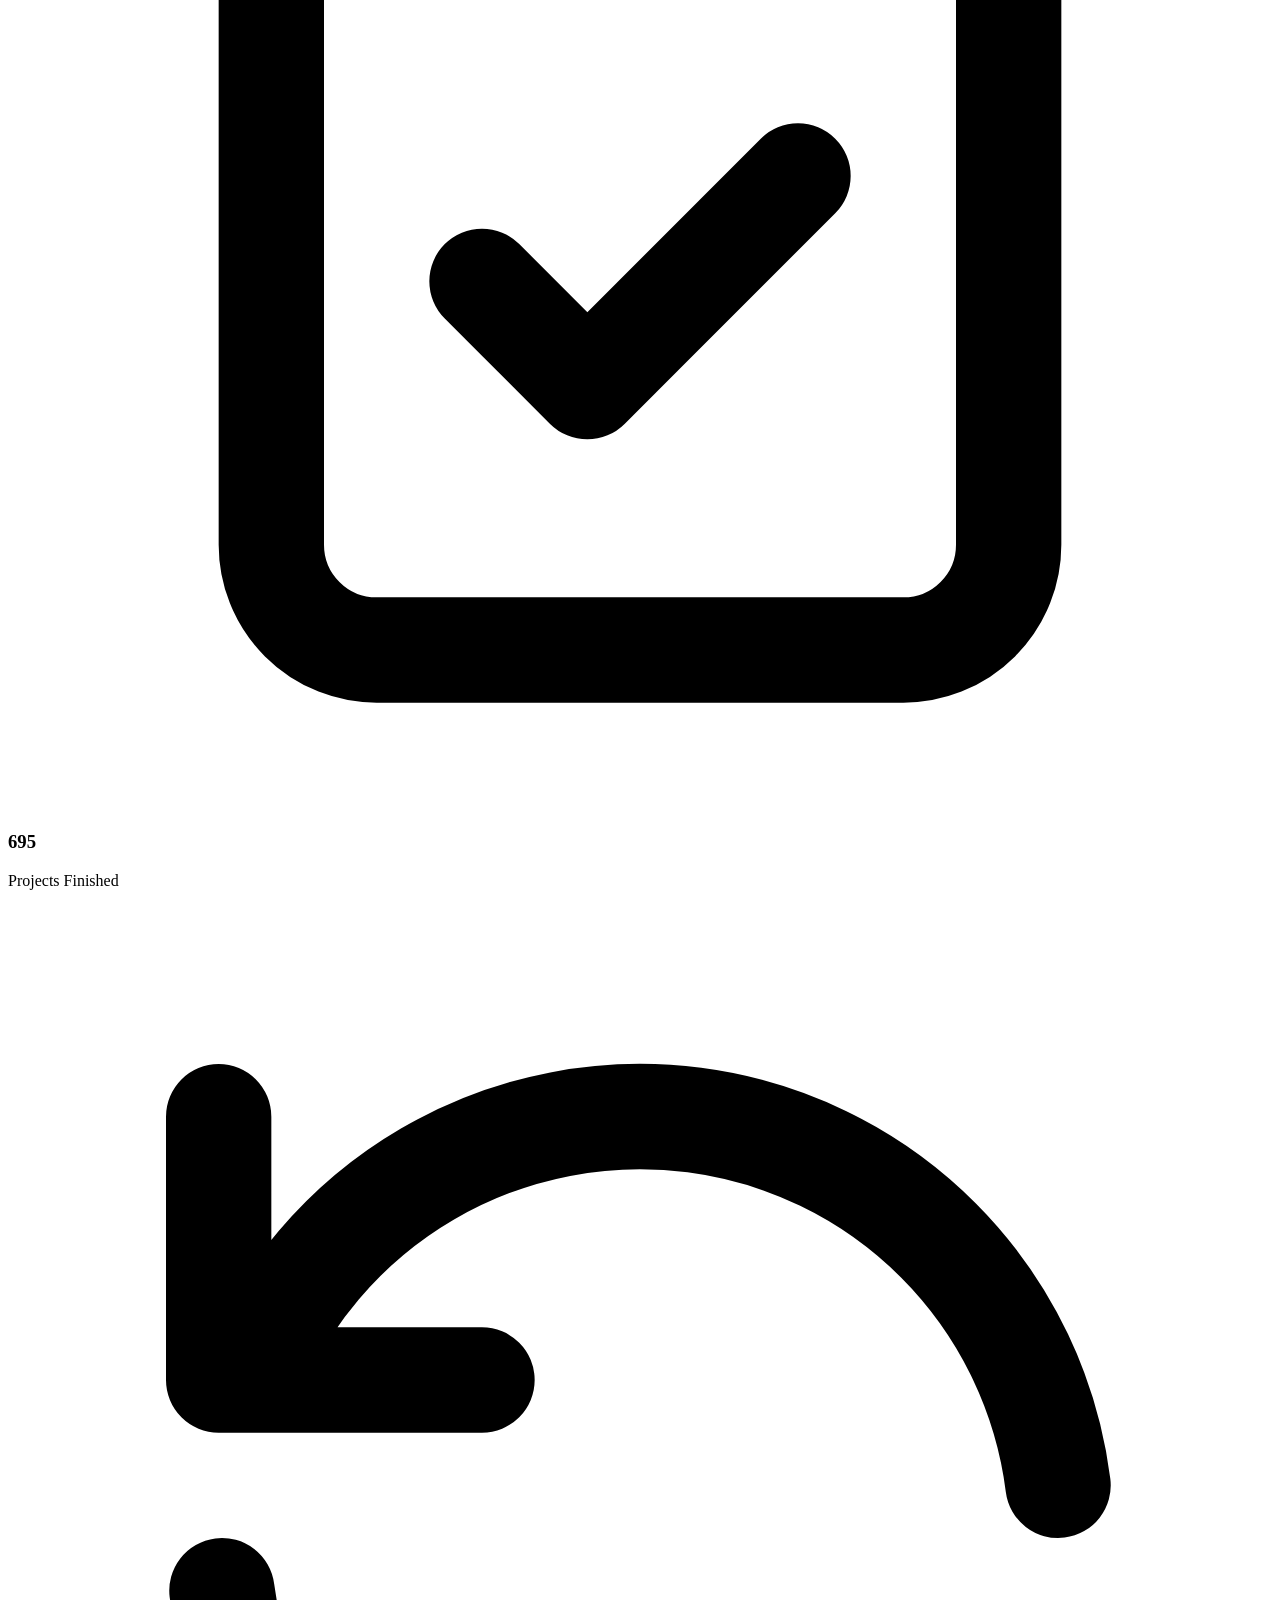
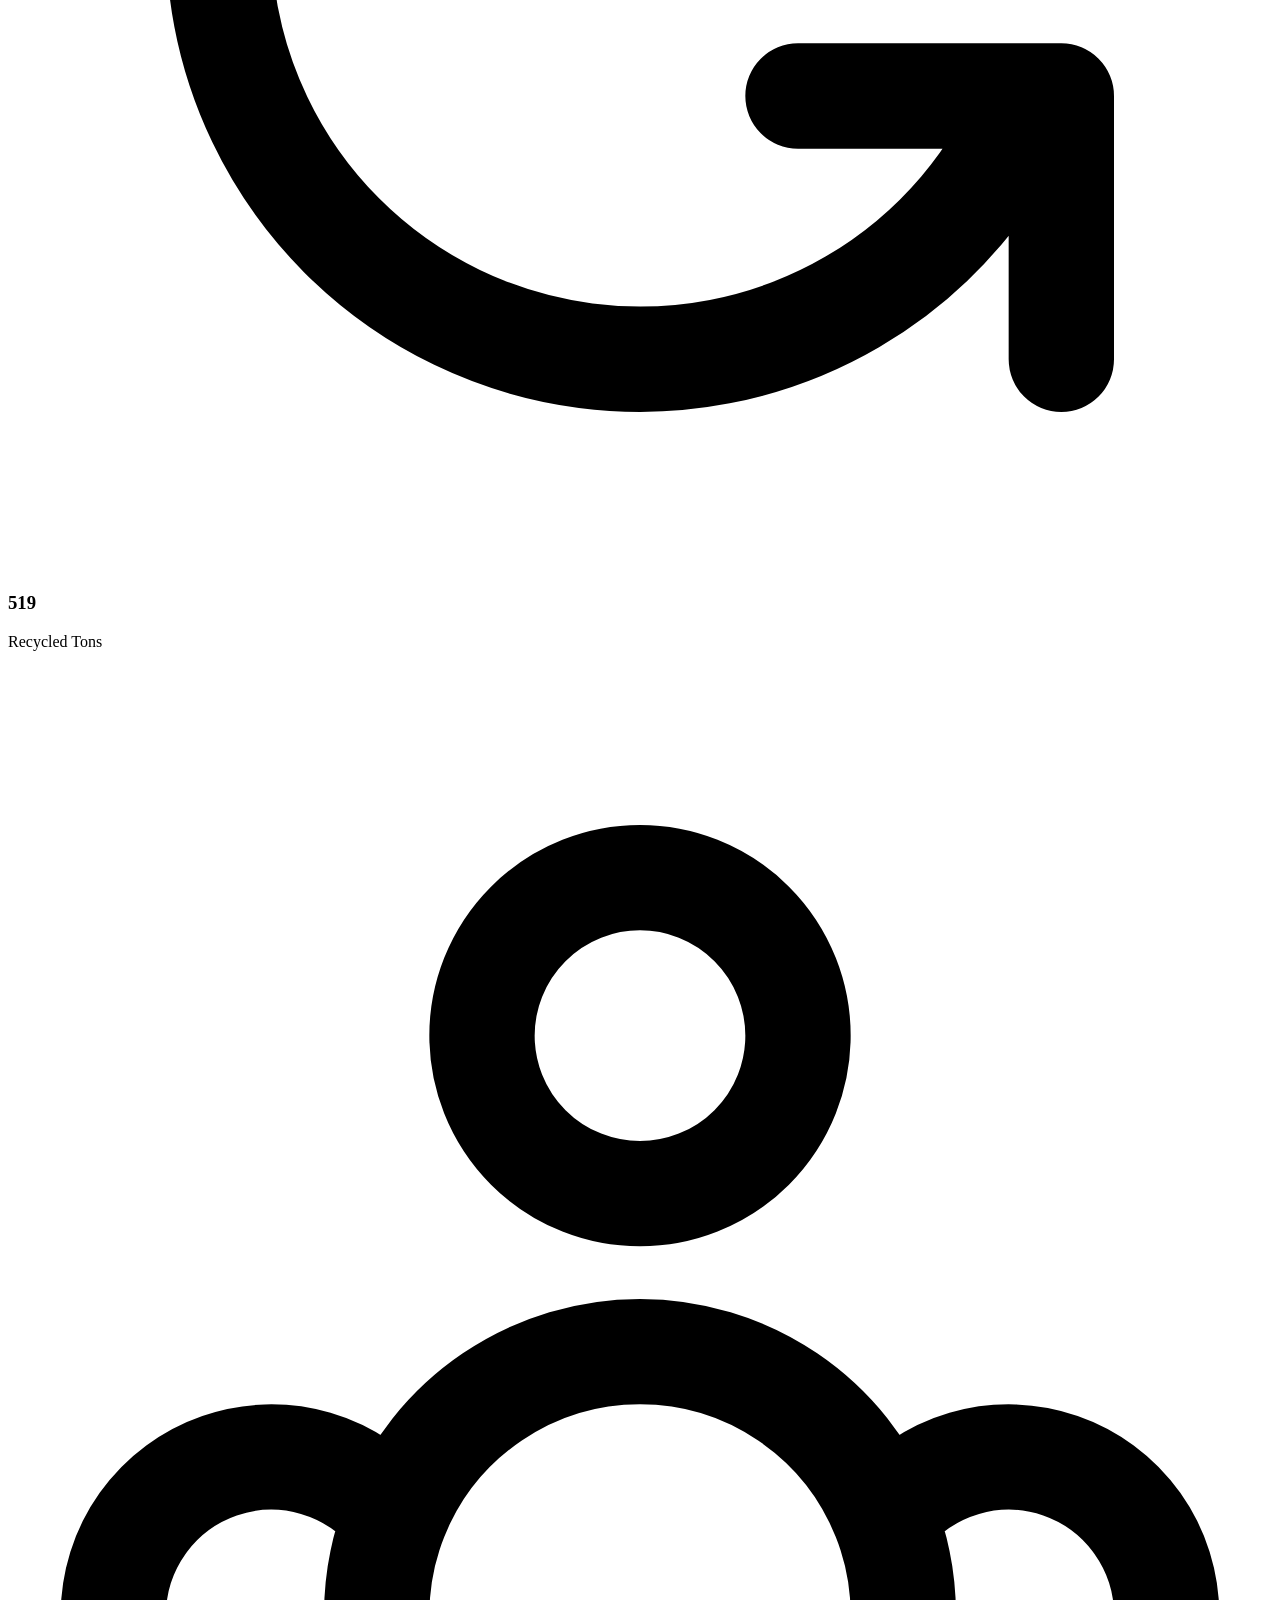
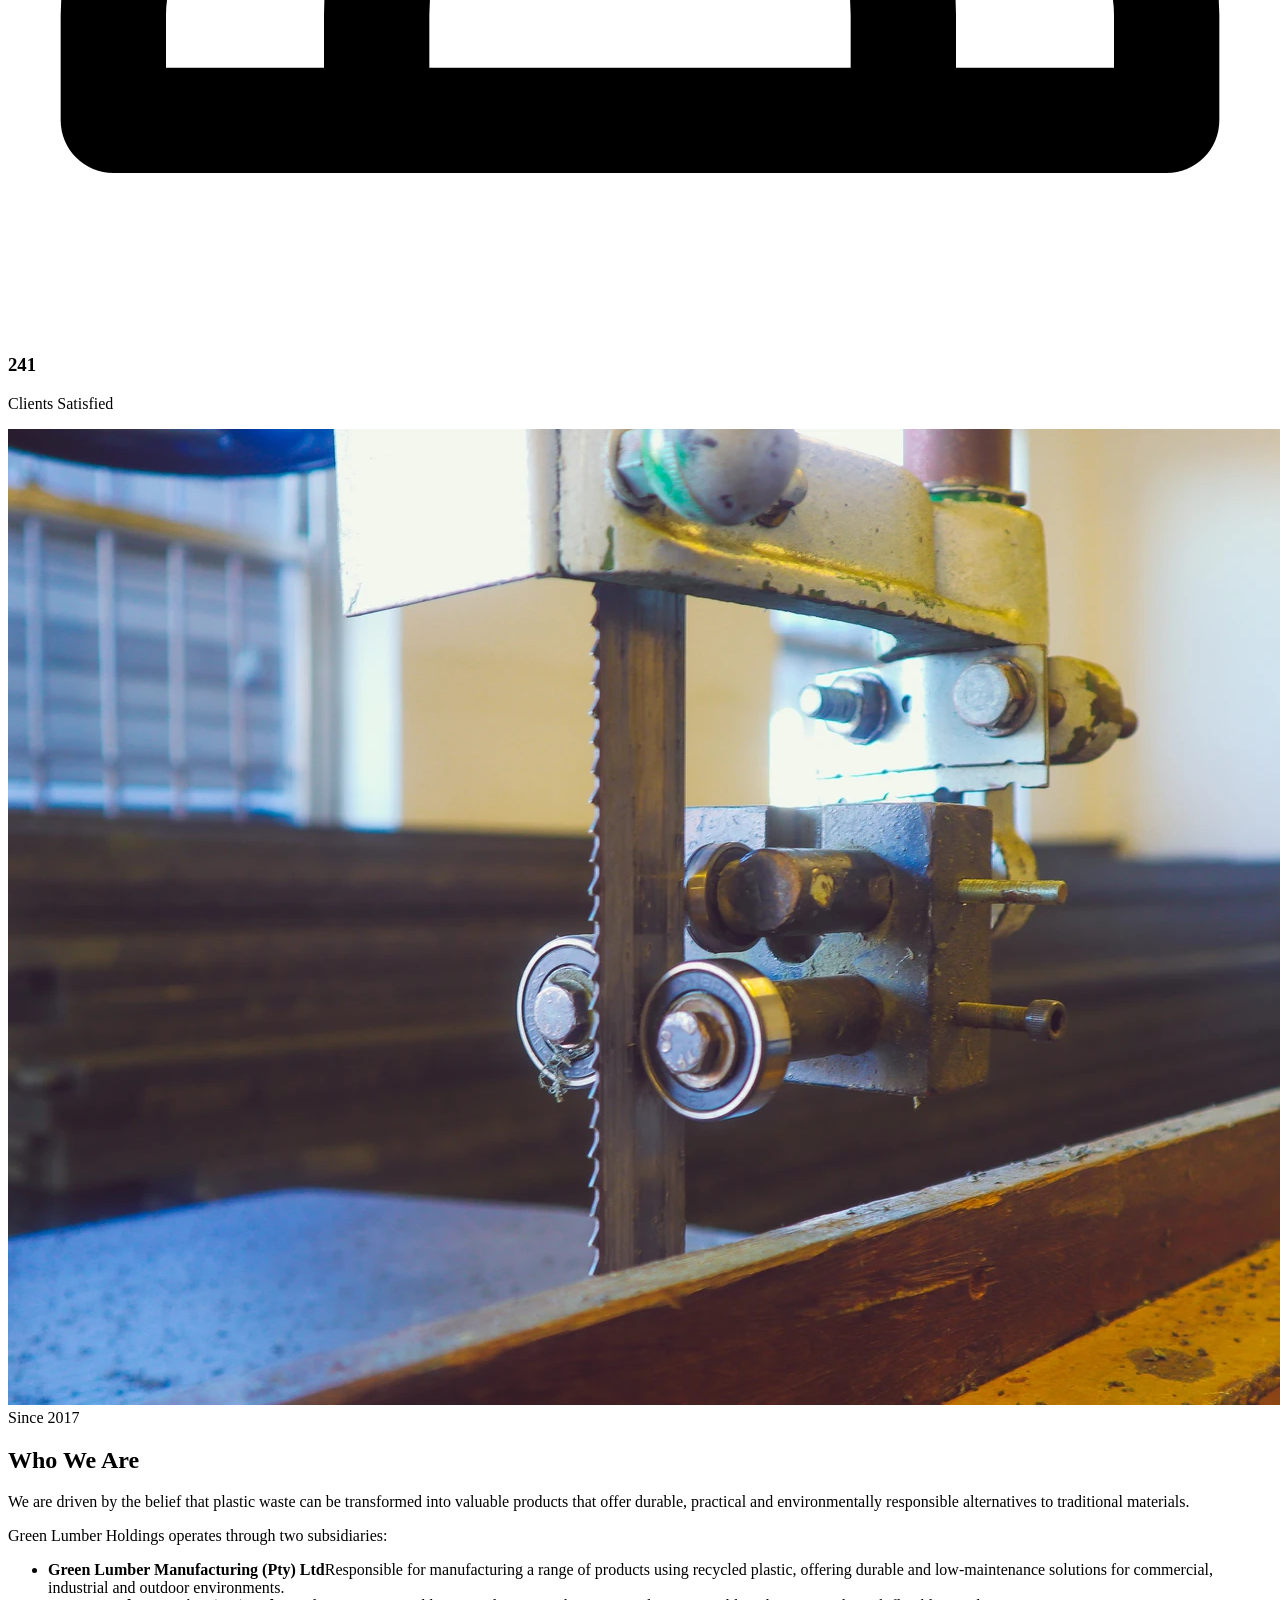
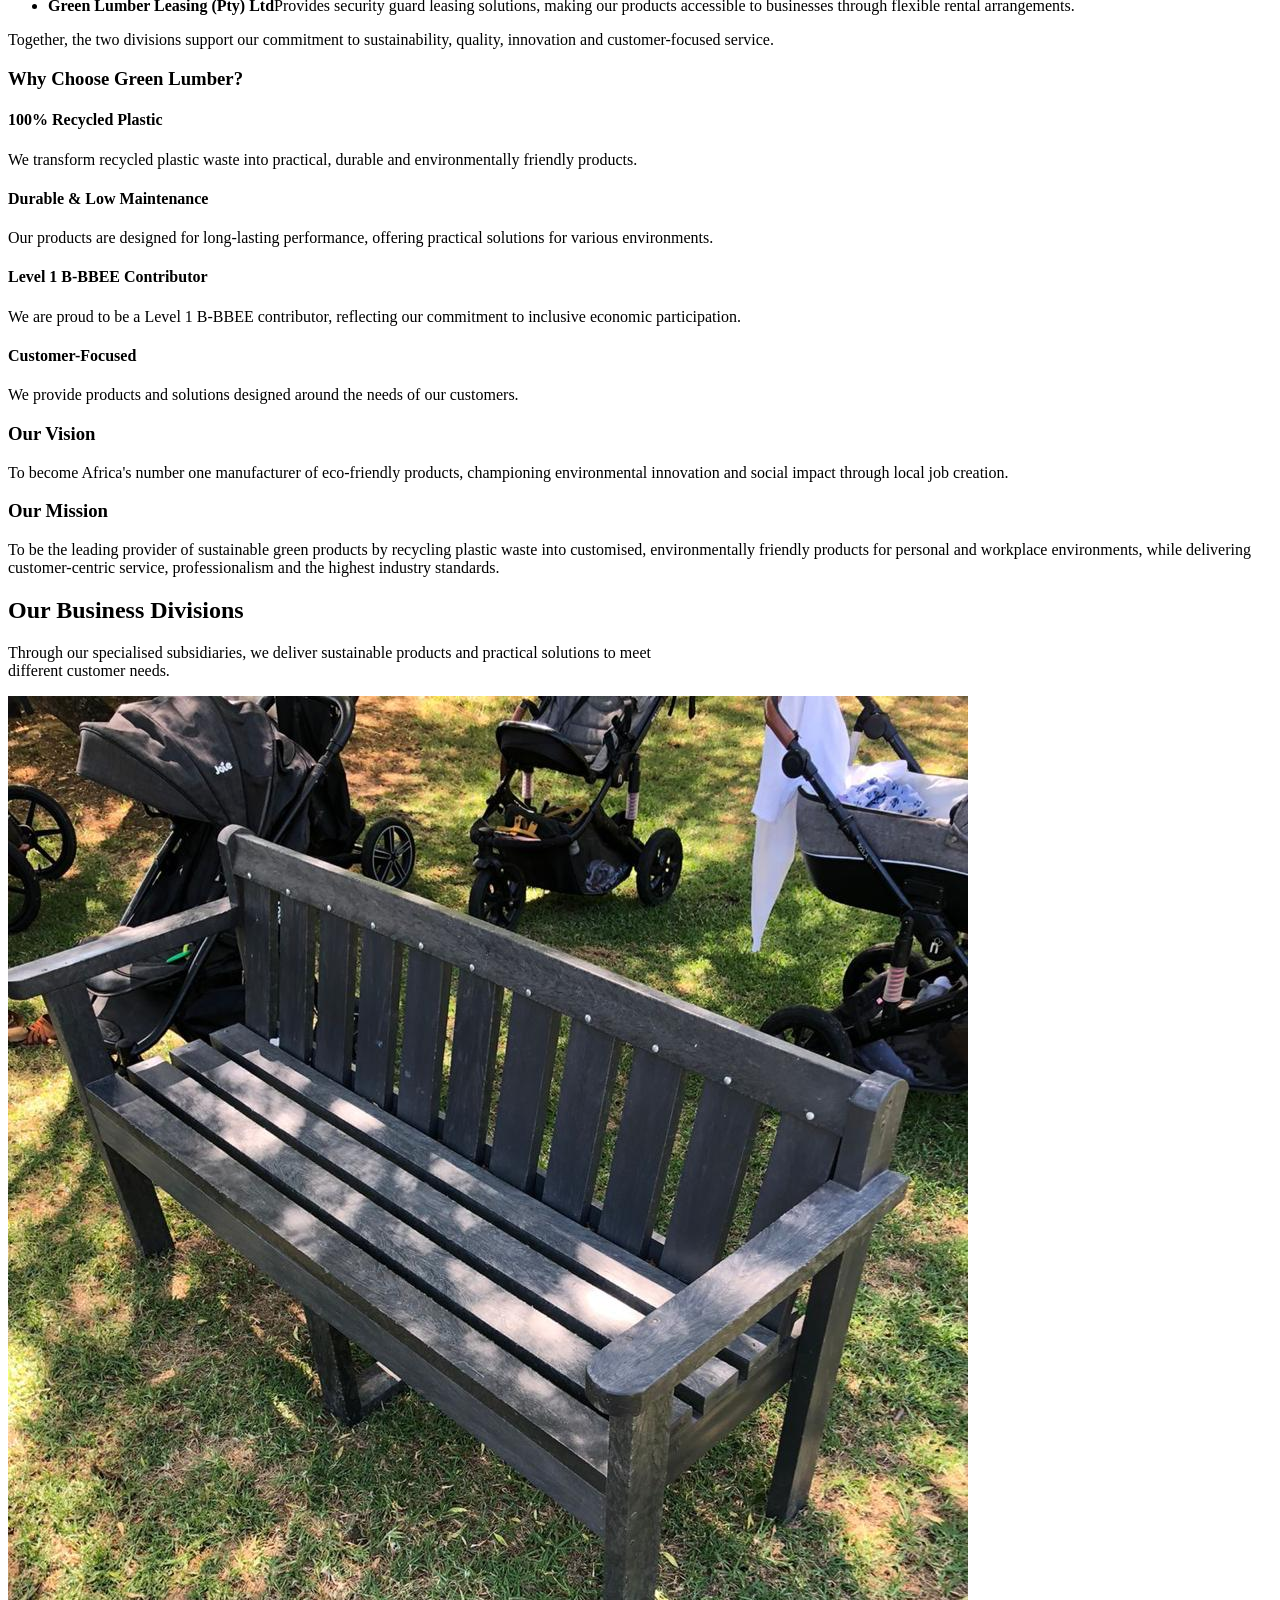
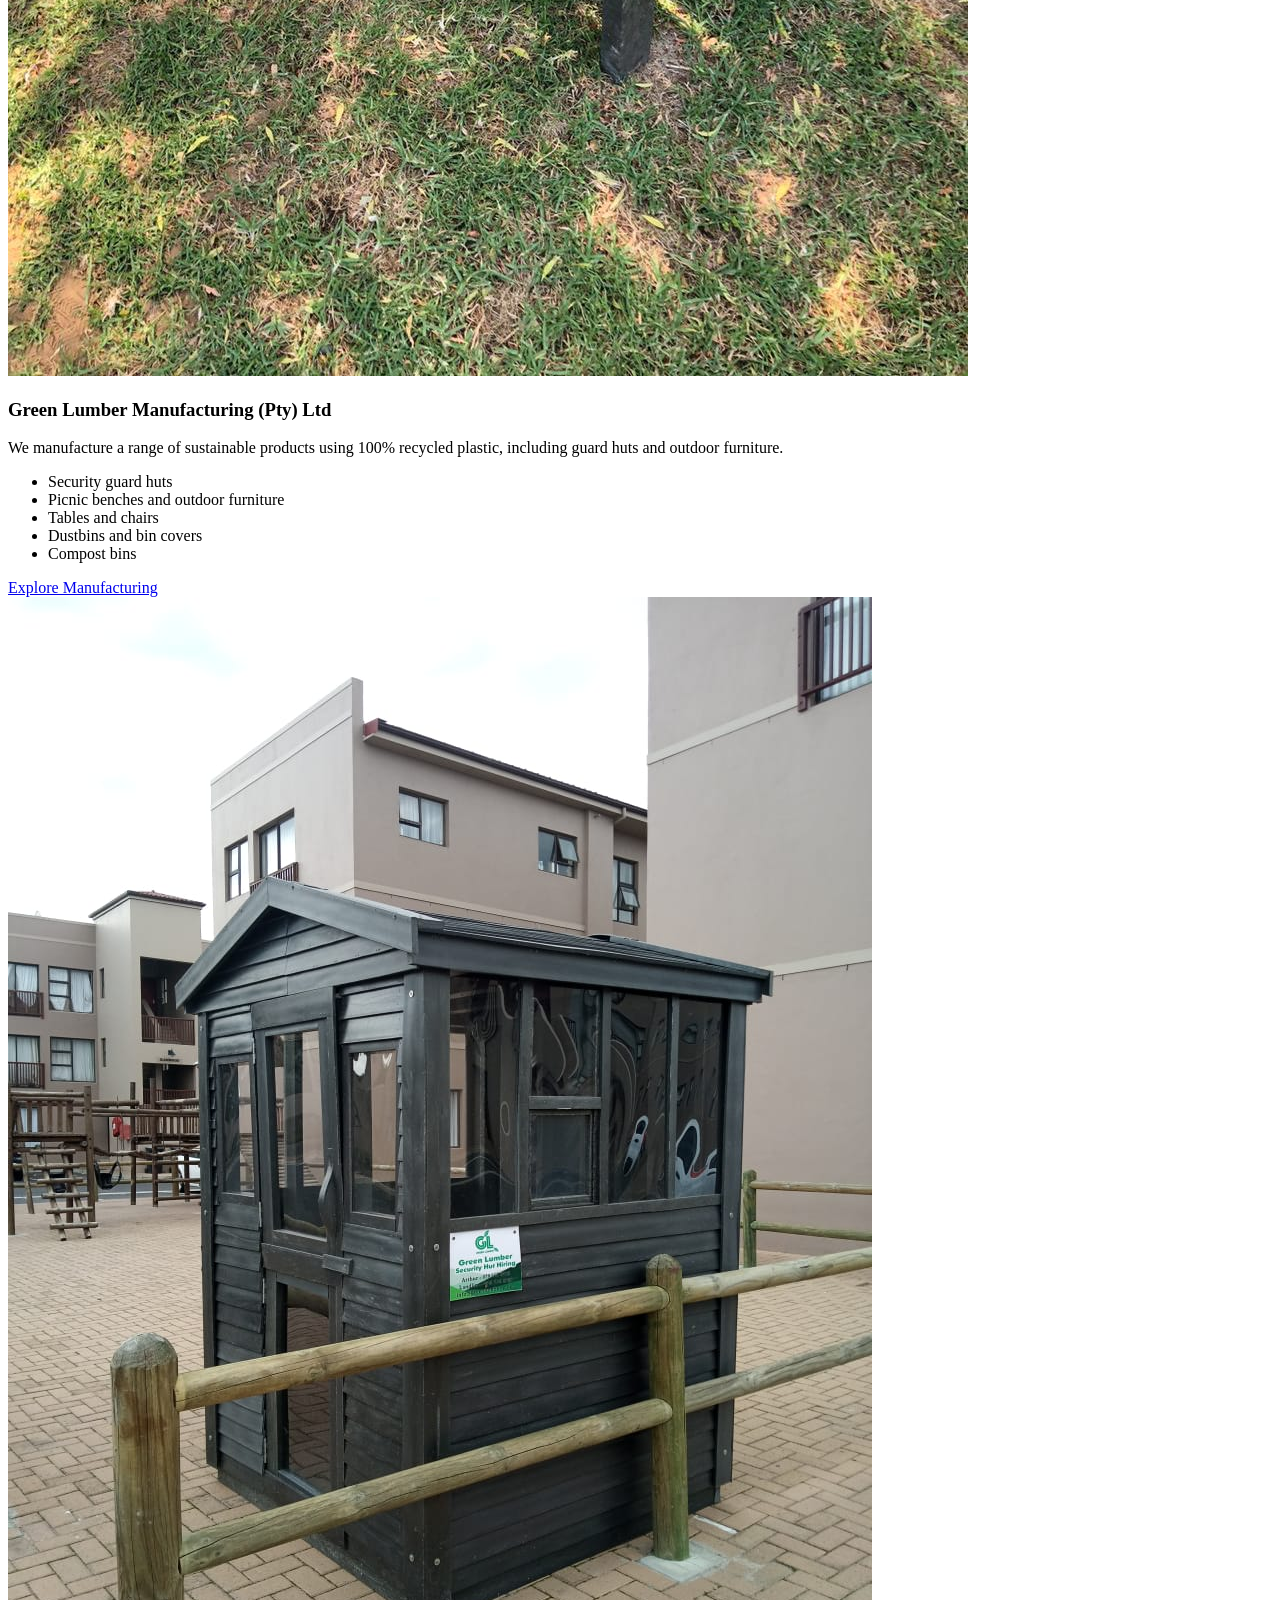
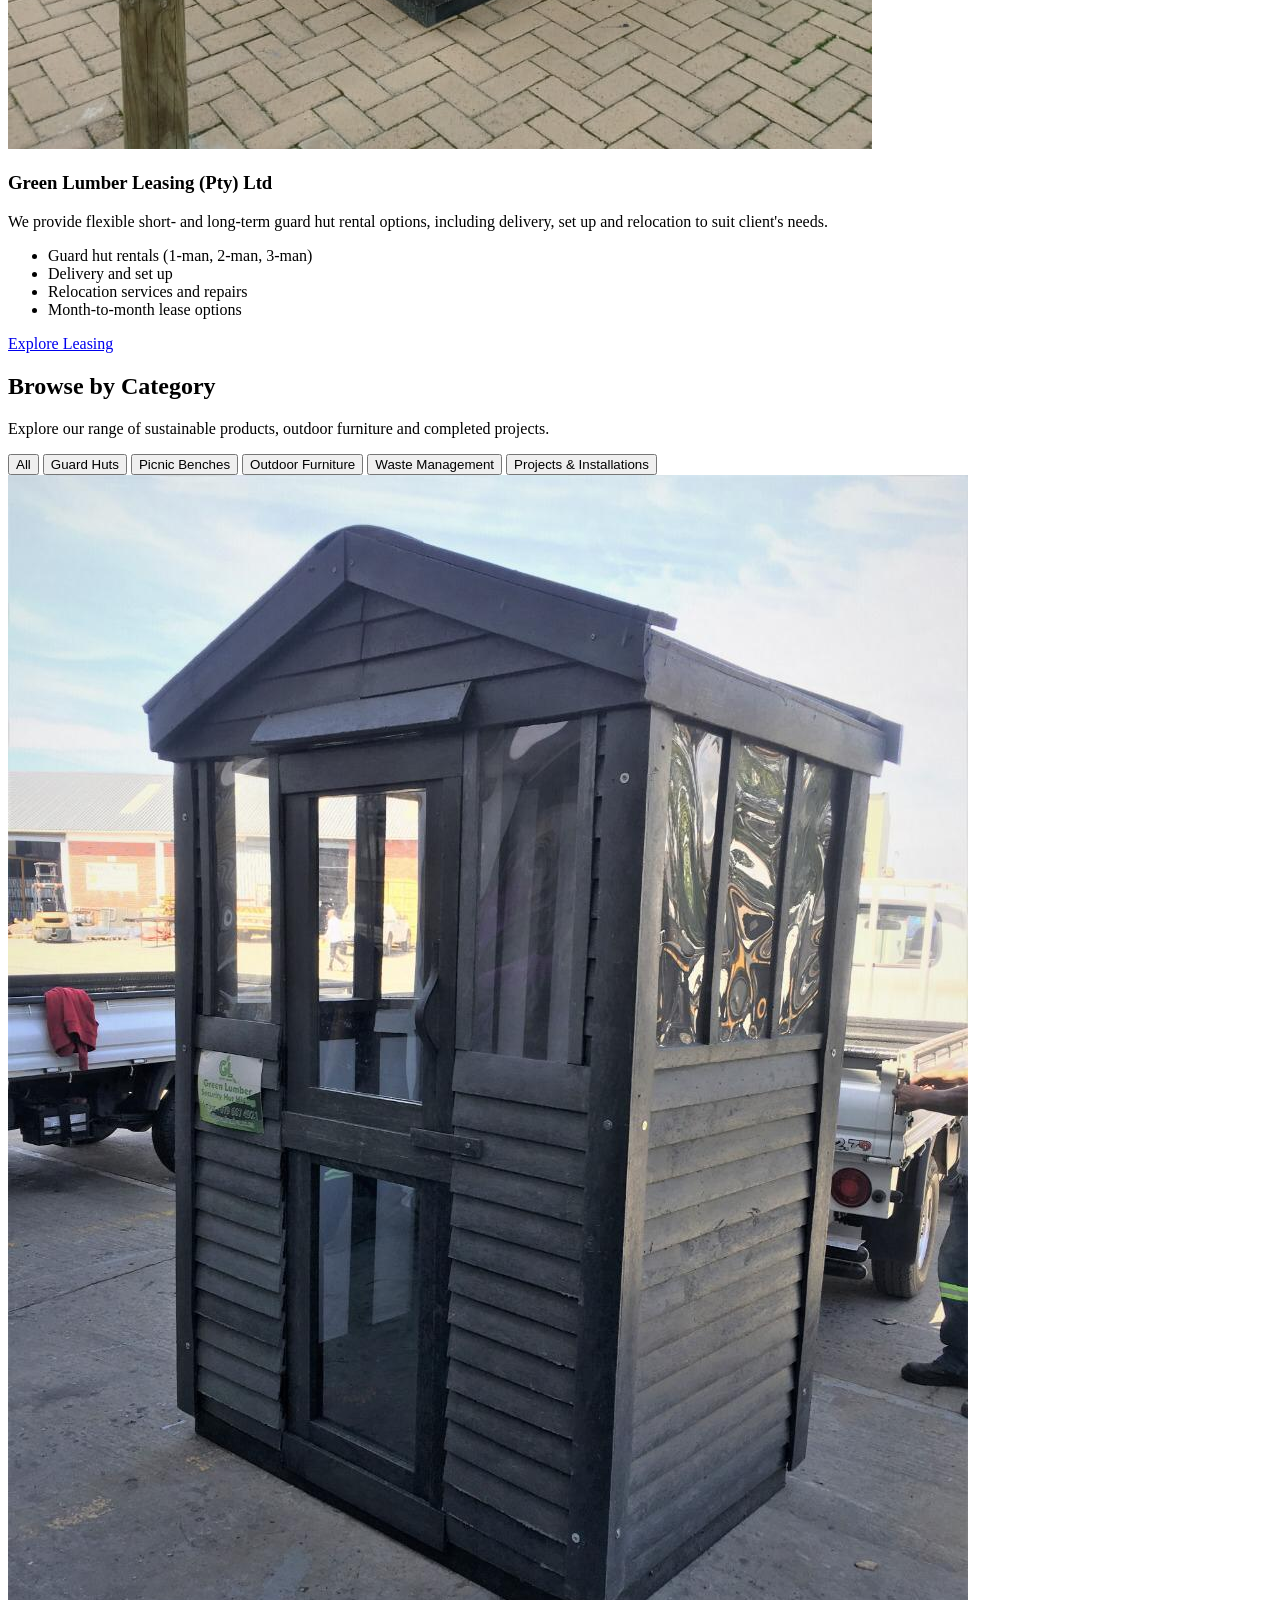
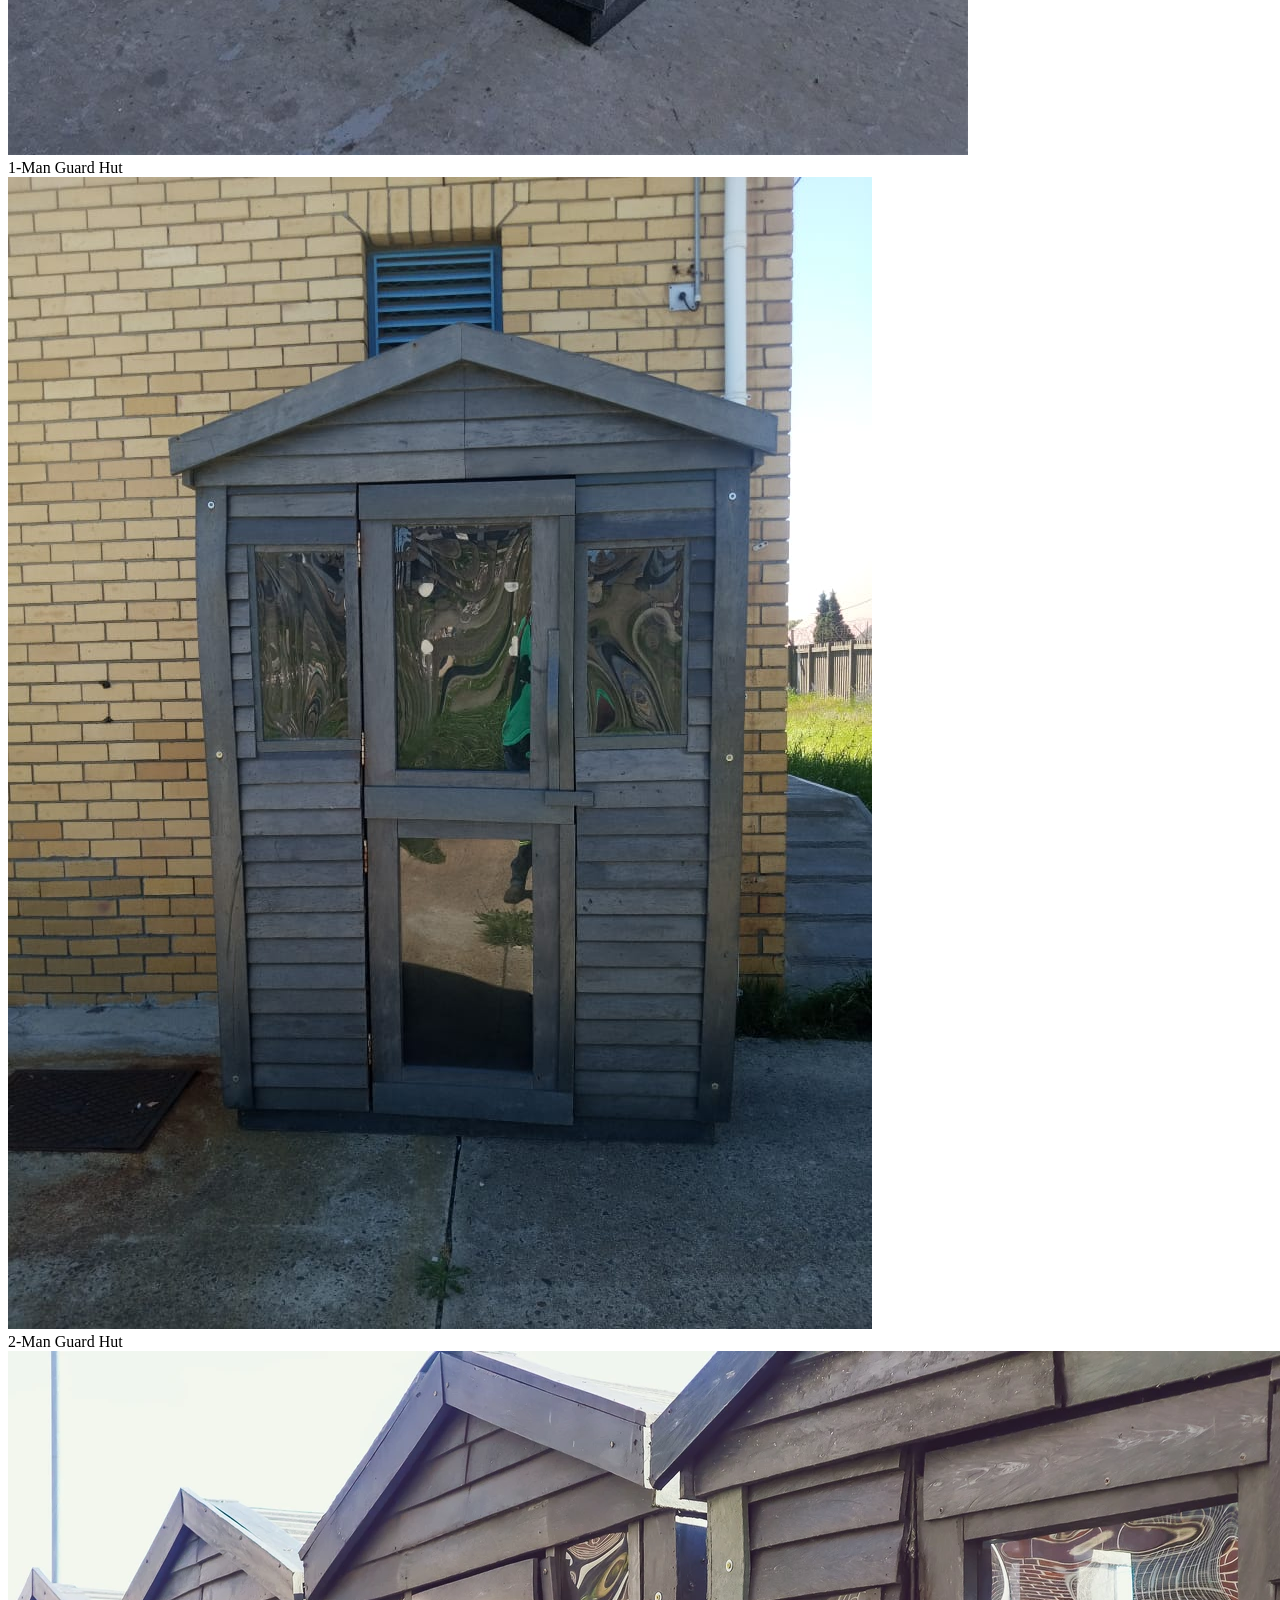
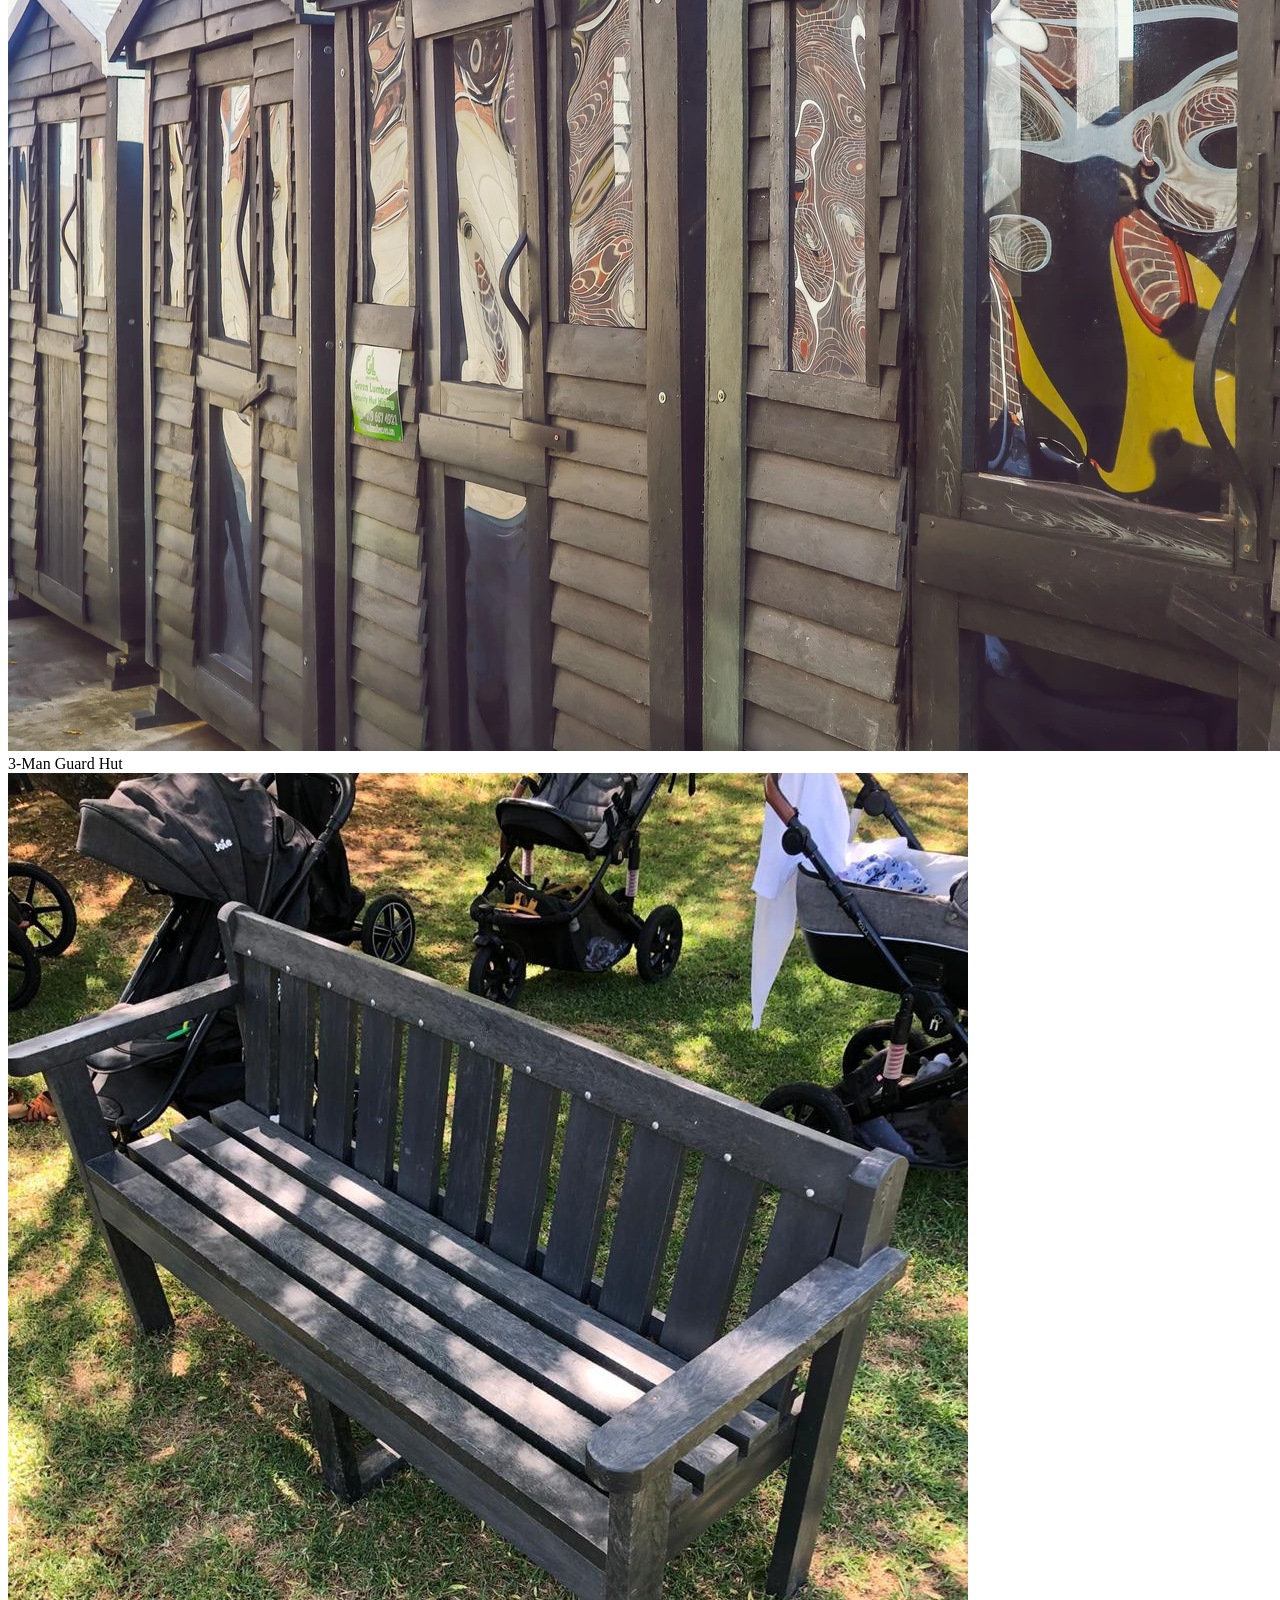
==== commit 3159051a: "Updated meta tags" ====
--- a/index.html
+++ b/index.html
@@ -8,14 +8,33 @@
   <link rel="preconnect" href="https://fonts.googleapis.com">
   <link rel="preconnect" href="https://fonts.gstatic.com" crossorigin>
   <link href="https://fonts.googleapis.com/css2?family=Inter:wght@400;500;600&family=Outfit:wght@500;600;700&display=swap" rel="stylesheet">
+  <link href="style.css" rel="stylesheet">
+  <link rel="canonical" href="https://greenlumberholdings.co.za">
+
+  <meta name="keywords" content="Green Lumber, recycled plastic, outdoor use, sustainable, IDH Foundation">
+  <meta name="description" content="Green Lumber Leasing is a 100% B-BBEEE Company, we specialize in the design &amp; Manufacture of environmentally sustainable products using recycled plastic.">
   
+  <meta property="og:url" content="https://greenlumberholdings.co.za">
+  <meta property="og:type" content="website">
+  <meta property="og:site_name" content="Green Lumber Holdings">
+  <meta property="og:title" content="Green Lumber Holdings | Sustainable Manufacturing">
+  <meta property="og:description" content="Green Lumber Leasing is a 100% B-BBEEE Company, we specialize in the design &amp; Manufacture of environmentally sustainable products using recycled plastic.">
+
+
+  <script async="" src="https://www.googletagmanager.com/gtag/js?id=AW-16886106536"></script>
+  <script> 
+    window.dataLayer = window.dataLayer || [];
+    function gtag(){dataLayer.push(arguments);} gtag('js', new Date()); gtag('config', 'AW-16886106536'); 
+  </script>
+  
+
   <!-- SEO Structured Data (LocalBusiness Schema) -->
   <script type="application/ld+json">
   {
     "@context": "https://schema.org",
     "@type": "LocalBusiness",
     "name": "Green Lumber Holdings",
-    "image": "https://images.unsplash.com/photo-1598379502045-45b2b1c2f85f?q=80&w=1200&auto=format&fit=crop",
+    "image": "img/Green Lumber.svg",
     "description": "Green Lumber Holdings specialises in sustainable solutions through the manufacturing and leasing of products made from recycled plastic.",
     "address": {
       "@type": "PostalAddress",
@@ -26,483 +45,9 @@
     },
     "telephone": "+27796674921",
     "email": "info@greenlumber.co.za",
-    "url": "https://www.greenlumberholdings.co.za"
+    "url": "https://greenlumberholdings.co.za"
   }
   </script>
-
-  <style>
-    :root {
-      --primary: #2fa72f;
-      --primary-dark: #1a6b1a;
-      --primary-light: #f0fdf4;
-      --bg-body: #f8fafc;
-      --bg-surface: #ffffff;
-      --text-main: #0f172a;
-      --text-muted: #475569;
-      
-      --glass-bg: rgba(255, 255, 255, 0.85);
-      --glass-dark: rgba(15, 23, 42, 0.75);
-      --glass-border: rgba(255, 255, 255, 0.9);
-      --glass-shadow: 0 8px 32px rgba(15, 23, 42, 0.08);
-      
-      --space-xs: 0.5rem;
-      --space-sm: 1rem;
-      --space-md: 1.5rem;
-      --space-lg: 3rem;
-      --space-xl: 5rem;
-      
-      --font-heading: 'Outfit', sans-serif;
-      --font-body: 'Inter', sans-serif;
-      --ease: cubic-bezier(0.16, 1, 0.3, 1);
-    }
-
-    * { box-sizing: border-box; margin: 0; padding: 0; }
-    html { scroll-behavior: smooth; scroll-padding-top: 100px; }
-    
-    body {
-      font-family: var(--font-body);
-      background-color: var(--bg-body);
-      color: var(--text-main);
-      line-height: 1.6;
-      overflow-x: hidden;
-      -webkit-font-smoothing: antialiased;
-    }
-
-    a:focus-visible, button:focus-visible, select:focus-visible {
-      outline: 3px solid var(--primary);
-      outline-offset: 3px;
-      border-radius: 4px;
-    }
-
-    img { max-width: 100%; display: block; }
-
-    h1, h2, h3, h4 { font-family: var(--font-heading); color: var(--text-main); line-height: 1.1; }
-    h1 { font-size: clamp(2.2rem, 6vw, 4rem); font-weight: 700; letter-spacing: -1px; margin-bottom: var(--space-md); }
-    h2 { font-size: clamp(1.8rem, 4vw, 2.8rem); font-weight: 700; letter-spacing: -0.5px; margin-bottom: var(--space-sm); }
-    h3 { font-size: 1.25rem; font-weight: 600; margin-bottom: var(--space-sm); }
-    p { font-size: 1.05rem; color: var(--text-muted); margin-bottom: var(--space-md); }
-    
-    .container { width: 100%; max-width: 1200px; margin: 0 auto; padding-inline: var(--space-md); }
-    .section { padding-block: var(--space-xl); }
-    
-    .glass {
-      background: var(--glass-bg);
-      -webkit-backdrop-filter: blur(16px) saturate(120%);
-      backdrop-filter: blur(16px) saturate(120%);
-      border: 1px solid var(--glass-border);
-      border-radius: 16px;
-      corner-shape: squircle;
-      box-shadow: var(--glass-shadow);
-    }
-
-    /* --- NAVIGATION --- */
-    .nav-wrapper {
-      position: fixed; top: var(--space-sm); left: 0; width: 100%;
-      z-index: 1000; display: flex; justify-content: center; padding-inline: var(--space-sm);
-    }
-    
-    .nav {
-      display: flex; align-items: center; justify-content: space-between;
-      width: 100%; max-width: 1100px; padding: var(--space-xs) var(--space-md);
-      border-radius: 100px; position: relative;
-    }
-    
-    .logo { font-family: var(--font-heading); font-weight: 700; font-size: 1.25rem; color: var(--text-main); text-decoration: none; display: flex; align-items: center; gap: 8px; z-index: 2; width: 50px; }
-    .logo span { color: var(--primary); }
-    
-    .nav-links { display: none; gap: var(--space-xs); list-style: none; }
-    .nav-links a {
-      color: var(--text-main); text-decoration: none; font-weight: 500; font-size: 0.9rem;
-      transition: all 0.2s; padding: 8px 16px; border-radius: 50px;
-    }
-    .nav-links a:hover, .nav-links a.active { background: var(--primary-dark); color: #fff; }
-    
-    .nav-cta {
-      display: none; background: var(--primary-dark); color: #fff !important;
-      padding: 8px 20px; border-radius: 50px; text-decoration: none;
-      font-weight: 600; font-size: 0.9rem; transition: background 0.2s;
-    }
-    .nav-cta:hover { background: #124e12; }
-
-    .menu-toggle { 
-      display: block; background: none; border: none; cursor: pointer; 
-      padding: var(--space-xs); z-index: 2; color: var(--text-main);
-    }
-    .menu-toggle svg { width: 28px; height: 28px; }
-
-    .mobile-menu {
-      position: absolute; top: calc(100% + 10px); left: 0; width: 100%;
-      padding: var(--space-md); display: flex; flex-direction: column; gap: var(--space-xs);
-      opacity: 0; pointer-events: none; transform: translateY(-10px);
-      transition: all 0.3s var(--ease);
-    }
-    .mobile-menu.active { opacity: 1; pointer-events: auto; transform: translateY(0); }
-    .mobile-menu a { color: var(--text-main); text-decoration: none; font-weight: 600; font-size: 1.1rem; padding: 12px 16px; border-radius: 8px; }
-    .mobile-menu a.active { background: var(--primary-dark); color: #fff; }
-    .mobile-menu .nav-cta { display: block; text-align: center; margin-top: var(--space-xs); background: var(--primary-dark); color: #fff; }
-
-    /* --- HERO --- */
-    .hero { padding-top: calc(var(--space-xl) + 60px); padding-bottom: var(--space-xl); background: var(--primary-light); }
-    .hero-grid { display: grid; grid-template-columns: 1fr; gap: var(--space-lg); align-items: center; }
-    .hero-text h1 span { color: var(--primary); }
-    .hero-text p { font-size: 1.15rem; max-width: 500px; }
-    
-    /* Slimmer Buttons */
-    .btn {
-      display: inline-flex; align-items: center; justify-content: center; gap: 8px;
-      padding: 12px 24px; 
-      font-size: 0.95rem;
-      background: var(--primary-dark); color: #fff;
-      text-decoration: none; font-weight: 600; border-radius: 8px;
-      corner-shape: squircle;
-      transition: background 0.2s, transform 0.2s; width: 100%;
-      text-align: center; cursor: pointer; border: none;
-    }
-    .btn:hover { background: #124e12; transform: translateY(-2px); }
-    .btn-outline { background: transparent; border: 2px solid var(--primary-dark); color: var(--primary-dark); }
-    .btn-outline:hover { background: var(--primary-dark); color: #fff; }
-    .btn-whatsapp { background: #25D366; color: #fff; }
-    .btn-whatsapp:hover { background: #1da851; }
-    
-    /* Hero Actions Layout */
-    .hero-actions { 
-      display: flex; 
-      flex-direction: column; 
-      gap: var(--space-sm); 
-      margin-top: var(--space-md); 
-    }
-    
-    .hero-image-wrapper {
-      border-radius: 20px; corner-shape: squircle; overflow: hidden;
-      box-shadow: 0 20px 40px rgba(0,0,0,0.15); aspect-ratio: 4/3; cursor: pointer;
-    }
-    .hero-image-wrapper img { width: 100%; height: 100%; object-fit: cover; }
-
-    /* --- STATS BAND --- */
-    .stats-band { background: var(--text-main); padding-block: var(--space-lg); color: #fff; }
-    .stats-grid { display: grid; grid-template-columns: repeat(2, 1fr); gap: var(--space-md); text-align: center; }
-    .stat-item h3 { font-size: clamp(2rem, 5vw, 3.5rem); color: var(--primary); margin-bottom: var(--space-xs); line-height: 1; }
-    .stat-item p { font-size: 0.8rem; text-transform: uppercase; letter-spacing: 1px; font-weight: 600; color: #cbd5e1; margin-bottom: 0; }
-    .stat-icon { width: 48px; height: 48px; margin: 0 auto var(--space-xs); color: var(--primary); }
-    .stat-icon svg { width: 100%; height: 100%; }
-
-    /* --- ABOUT & SUBSIDIARIES --- */
-    .about-grid { display: grid; grid-template-columns: 1fr; gap: var(--space-lg); align-items: start; }
-    .about-image { border-radius: 16px; corner-shape: squircle; overflow: hidden; aspect-ratio: 4/3; position: relative; cursor: pointer; }
-    .about-image img { width: 100%; height: 100%; object-fit: cover; }
-    .experience-badge { position: absolute; bottom: var(--space-sm); left: var(--space-sm); padding: 12px 20px; font-family: var(--font-heading); font-weight: 700; font-size: 1rem; color: var(--primary-dark); border-radius: 8px; corner-shape: squircle; }
-
-    .about-content h3 { margin-top: var(--space-md); color: var(--primary-dark); }
-    .about-content h4 { margin-top: var(--space-sm); font-size: 1.1rem; }
-    
-    .subsidiary-list { list-style: none; padding: 0; margin-bottom: var(--space-md); }
-    .subsidiary-list li { margin-bottom: var(--space-sm); padding-left: 24px; position: relative; }
-    .subsidiary-list li::before { content: "•"; color: var(--primary); position: absolute; left: 0; font-weight: bold; font-size: 1.2rem; }
-    .subsidiary-list strong { display: block; color: var(--text-main); font-size: 1.05rem; }
-
-    /* Why Choose Us */
-    .why-grid { display: grid; grid-template-columns: 1fr; gap: var(--space-sm); margin-top: var(--space-md); }
-    .why-card { background: var(--bg-surface); padding: var(--space-md); border-radius: 12px; corner-shape: squircle; border: 1px solid #e2e8f0; }
-    .why-card h4 { color: var(--primary-dark); margin-bottom: 8px; font-size: 1rem; }
-    .why-card p { font-size: 0.9rem; margin-bottom: 0; }
-
-    /* --- SERVICES --- */
-    .services-grid { display: grid; grid-template-columns: 1fr; gap: var(--space-lg); margin-top: var(--space-lg); }
-    .service-card { background: var(--bg-surface); border-radius: 16px; corner-shape: squircle; overflow: hidden; border: 1px solid #e2e8f0; display: flex; flex-direction: column; }
-    .service-img { width: 100%; height: 250px; object-fit: cover; }
-    .service-content { padding: var(--space-lg) var(--space-md); flex-grow: 1; }
-    .service-content h3 { font-size: 1.5rem; margin-bottom: var(--space-sm); color: var(--text-main); }
-    .service-content p { margin-bottom: var(--space-md); }
-    .service-content ul { list-style: none; padding: 0; margin-bottom: var(--space-md); }
-    .service-content ul li { position: relative; padding-left: 24px; margin-bottom: 12px; color: var(--text-muted); }
-    .service-content ul li::before { content: "✓"; color: var(--primary-dark); position: absolute; left: 0; font-weight: bold; font-size: 1.1rem; line-height: 1.2; }
-
-    /* --- GALLERY FILTERS --- */
-    .gallery-section { background: var(--bg-surface); }
-    .filter-bar { display: flex; flex-wrap: wrap; gap: 8px; margin-top: var(--space-md); margin-bottom: var(--space-lg); }
-    .filter-btn {
-      padding: 8px 20px; border-radius: 50px; border: 1px solid #cbd5e1; background: transparent;
-      font-family: var(--font-body); font-weight: 500; color: var(--text-muted); cursor: pointer;
-      transition: all 0.2s;
-    }
-    .filter-btn:hover, .filter-btn.active { background: var(--primary-dark); color: #fff; border-color: var(--primary-dark); }
-
-    .gallery-grid { display: grid; grid-template-columns: 1fr; gap: var(--space-md); }
-    .gallery-item { 
-      position: relative; border-radius: 12px; corner-shape: squircle; overflow: hidden; 
-      aspect-ratio: 4/3; cursor: pointer; display: none; 
-    }
-    .gallery-item.show { display: block; animation: fadeIn 0.4s ease forwards; }
-    .gallery-item img { width: 100%; height: 100%; object-fit: cover; transition: transform 0.5s var(--ease); }
-    .gallery-item:hover img { transform: scale(1.05); }
-    .gallery-label { position: absolute; bottom: 0; left: 0; width: 100%; background: linear-gradient(to top, rgba(0,0,0,0.8), transparent); padding: 24px 16px 12px; color: #fff; font-weight: 600; font-size: 0.9rem; pointer-events: none; }
-    
-    @keyframes fadeIn { from { opacity: 0; transform: scale(0.98); } to { opacity: 1; transform: scale(1); } }
-
-    /* --- TEAM SECTION (New Layout) --- */
-    .team-grid { 
-      display: grid; 
-      grid-template-columns: 1fr; 
-      gap: var(--space-lg); 
-      margin-top: var(--space-lg); 
-    }
-    
-    .department-col {
-      background: var(--bg-surface);
-      border: 1px solid #e2e8f0;
-      border-radius: 16px;
-      corner-shape: squircle;
-      padding: var(--space-lg) var(--space-md);
-      display: flex;
-      flex-direction: column;
-    }
-    
-    .department-title {
-      font-size: 1.25rem;
-      color: var(--primary-dark);
-      border-bottom: 2px solid var(--primary-light);
-      padding-bottom: var(--space-xs);
-      margin-bottom: var(--space-md);
-      display: flex;
-      align-items: center;
-      gap: 8px;
-    }
-
-    .department-members {
-      display: flex;
-      flex-direction: column;
-      gap: var(--space-md);
-      margin-bottom: var(--space-lg);
-      flex-grow: 1;
-    }
-
-    .team-member-small {
-      display: flex;
-      align-items: center;
-      gap: var(--space-sm);
-      background: var(--bg-body);
-      padding: var(--space-sm);
-      border-radius: 12px;
-      corner-shape: squircle;
-    }
-
-    .team-member-small img {
-      width: 60px;
-      height: 60px;
-      border-radius: 50%;
-      corner-shape: squircle;
-      object-fit: cover;
-      flex-shrink: 0;
-    }
-
-    .team-member-info h4 { font-size: 1rem; margin-bottom: 2px; }
-    .team-member-info p { font-size: 0.8rem; color: var(--text-muted); margin-bottom: 0; }
-    .team-member-info a { font-size: 0.8rem; color: var(--primary-dark); text-decoration: none; font-weight: 500; display: block; margin-top: 2px; }
-
-    .department-action {
-      background: var(--primary-light);
-      padding: var(--space-md);
-      border-radius: 12px;
-      corner-shape: squircle;
-      border: 1px solid rgba(47, 167, 47, 0.2);
-    }
-
-    .action-label {
-      display: block;
-      font-size: 0.9rem;
-      font-weight: 600;
-      color: var(--text-main);
-      margin-bottom: var(--space-xs);
-    }
-    .action-label span { color: var(--primary-dark); }
-
-    .support-select {
-      width: 100%;
-      padding: 12px;
-      border: 1px solid #cbd5e1;
-      border-radius: 8px;
-      corner-shape: squircle;
-      font-family: var(--font-body);
-      font-size: 0.9rem;
-      background: var(--bg-surface);
-      color: var(--text-main);
-      cursor: pointer;
-      appearance: none;
-      background-image: url("data:image/svg+xml;charset=US-ASCII,%3Csvg%20xmlns%3D%22http%3A%2F%2Fwww.w3.org%2F2000%2Fsvg%22%20width%3D%22292.4%22%20height%3D%22292.4%22%3E%3Cpath%20fill%3D%22%231a6b1a%22%20d%3D%22M287%2069.4a17.6%2017.6%200%200%200-13-5.4H18.4c-5%200-9.3%201.8-12.9%205.4A17.6%2017.6%200%200%200%200%2082.2c0%205%201.8%209.3%205.4%2012.9l128%20127.9c3.6%203.6%207.8%205.4%2012.8%205.4s9.2-1.8%2012.8-5.4L287%2095c3.5-3.5%205.4-7.8%205.4-12.8%200-5-1.9-9.2-5.5-12.8z%22%2F%3E%3C%2Fsvg%3E");
-      background-repeat: no-repeat;
-      background-position: right 12px center;
-      background-size: 10px auto;
-    }
-    .support-select:focus { border-color: var(--primary); }
-
-    /* --- TESTIMONIALS --- */
-    .testimonials { background: var(--primary-light); }
-    .testimonial-header { display: flex; flex-direction: column; gap: var(--space-sm); margin-bottom: var(--space-md); }
-    .carousel-controls { display: flex; gap: 12px; }
-    .control-btn {
-      width: 44px; height: 44px; border-radius: 50%; corner-shape: squircle; display: flex; align-items: center; justify-content: center;
-      background: var(--bg-surface); border: 1px solid #e2e8f0; color: var(--text-main);
-      cursor: pointer; transition: all 0.2s;
-    }
-    .control-btn:hover { background: var(--primary-dark); color: #fff; border-color: var(--primary-dark); }
-    .control-btn svg { width: 20px; height: 20px; }
-
-    .testimonial-track {
-      display: flex; gap: var(--space-sm); overflow-x: auto;
-      padding: var(--space-xs) 0 var(--space-md) 0;
-      scroll-snap-type: x mandatory; scrollbar-width: none; -webkit-overflow-scrolling: touch;
-    }
-    .testimonial-track::-webkit-scrollbar { display: none; }
-    
-    .testimonial-card {
-      flex: 0 0 100%; min-width: 280px; scroll-snap-align: start;
-      background: var(--bg-surface); padding: var(--space-md); border-radius: 16px; corner-shape: squircle;
-      border: 1px solid #e2e8f0; display: flex; flex-direction: column; justify-content: space-between;
-      transition: box-shadow 0.3s;
-    }
-    .testimonial-card:hover { box-shadow: 0 10px 25px rgba(0,0,0,0.05); }
-    .testimonial-card p { font-style: italic; font-size: 0.95rem; color: var(--text-muted); margin-bottom: var(--space-sm); flex-grow: 1; }
-    .testimonial-author { border-top: 1px solid #e2e8f0; padding-top: var(--space-sm); display: flex; align-items: center; gap: 12px; }
-    
-    .company-logo-placeholder {
-      width: 40px; height: 40px; background: #f1f5f9; border-radius: 8px; corner-shape: squircle;
-      display: flex; align-items: center; justify-content: center;
-      font-size: 0.6rem; font-weight: 700; color: #94a3b8; text-transform: uppercase;
-      border: 1px dashed #cbd5e1; flex-shrink: 0;
-    }
-    .testimonial-author-text h4 { font-size: 0.95rem; margin-bottom: 2px; }
-    .testimonial-author-text span { font-size: 0.75rem; font-weight: 600; color: var(--primary-dark); text-transform: uppercase; letter-spacing: 0.5px; }
-
-    .testimonial-dots { display: flex; justify-content: center; gap: 8px; margin-top: var(--space-sm); }
-    .dot { width: 10px; height: 10px; border-radius: 50%; corner-shape: squircle; background: #cbd5e1; border: none; cursor: pointer; transition: all 0.2s; }
-    .dot.active { background: var(--primary-dark); transform: scale(1.3); }
-
-    /* --- CONTACT SECTION --- */
-    .contact-section { background: var(--bg-surface); }
-    .contact-grid { display: grid; grid-template-columns: 1fr; gap: var(--space-lg); margin-top: var(--space-lg); }
-    .contact-info h3 { margin-bottom: var(--space-sm); }
-    .contact-info p { margin-bottom: var(--space-sm); }
-    .contact-detail { display: flex; align-items: flex-start; gap: 12px; margin-bottom: var(--space-sm); }
-    .contact-detail svg { width: 20px; height: 20px; color: var(--primary-dark); flex-shrink: 0; margin-top: 4px; }
-    .contact-detail a { color: var(--primary-dark); text-decoration: none; font-weight: 600; }
-    .contact-detail a:hover { text-decoration: underline; }
-    .map-wrapper { border-radius: 16px; corner-shape: squircle; overflow: hidden; box-shadow: 0 8px 32px rgba(15,23,42,0.08); border: 1px solid #e2e8f0; }
-    .map-wrapper iframe { display: block; width: 100%; height: 400px; border: none; }
-
-    /* --- FOOTER --- */
-    .footer { background: var(--text-main); color: #fff; padding-block: var(--space-xl) var(--space-md); }
-    .footer-grid { display: grid; grid-template-columns: 1fr; gap: var(--space-lg); margin-bottom: var(--space-lg); }
-    .footer h4 { color: #fff; font-size: 1.2rem; margin-bottom: var(--space-sm); }
-    .footer p { color: #94a3b8; font-size: 0.95rem; }
-    .footer ul { list-style: none; }
-    .footer ul li { margin-bottom: var(--space-xs); }
-    .footer ul a { color: #94a3b8; text-decoration: none; transition: color 0.2s; display: inline-block; padding-block: 4px; }
-    .footer ul a:hover { color: var(--primary); }
-    .footer-bottom { border-top: 1px solid #334155; padding-top: var(--space-md); display: flex; flex-direction: column; align-items: center; gap: var(--space-xs); color: #64748b; font-size: 0.85rem; text-align: center; }
-    
-    .social-links { display: flex; gap: 16px; margin-top: var(--space-sm); }
-    .social-links a { color: #94a3b8; transition: color 0.2s; }
-    .social-links a:hover { color: var(--primary); }
-    .social-links svg { width: 24px; height: 24px; }
-
-    .makro-banner { background: var(--primary-light); padding: var(--space-md); border-radius: 12px; corner-shape: squircle; border: 1px solid var(--primary); display: flex; align-items: center; justify-content: space-between; flex-wrap: wrap; gap: 16px; margin-top: var(--space-md); }
-    .makro-banner p { margin: 0; color: var(--primary-dark); font-weight: 600; }
-
-    /* --- FLOATING BUTTONS --- */
-    #back-to-top, #floating-whatsapp {
-      position: fixed; bottom: 24px; width: 50px; height: 50px;
-      border-radius: 50%; corner-shape: squircle; display: flex; align-items: center; justify-content: center;
-      box-shadow: 0 4px 12px rgba(0,0,0,0.15); z-index: 999;
-      transition: all 0.3s var(--ease);
-    }
-    
-    #back-to-top {
-      right: 24px; background: var(--glass-bg); backdrop-filter: blur(10px);
-      border: 1px solid var(--glass-border); color: var(--text-main); cursor: pointer;
-      opacity: 0; pointer-events: none; transform: translateY(20px);
-    }
-    #back-to-top.visible { opacity: 1; pointer-events: auto; transform: translateY(0); }
-    #back-to-top:hover { background: var(--primary-dark); color: #fff; border-color: var(--primary-dark); }
-
-    #floating-whatsapp { left: 24px; background: #25D366; color: #fff; }
-    #floating-whatsapp:hover { background: #1da851; transform: scale(1.1); }
-
-    /* --- IMAGE MODAL --- */
-    .image-modal {
-      position: fixed; inset: 0; z-index: 2000;
-      background: rgba(15, 23, 42, 0.85);
-      -webkit-backdrop-filter: blur(12px); backdrop-filter: blur(12px);
-      display: flex; align-items: center; justify-content: center;
-      padding: var(--space-md);
-      opacity: 0; pointer-events: none; transition: opacity 0.3s ease;
-    }
-    .image-modal.active { opacity: 1; pointer-events: auto; }
-    .modal-content {
-      position: relative; max-width: 95vw; max-height: 90vh;
-      border-radius: 16px; corner-shape: squircle; overflow: hidden;
-      box-shadow: 0 30px 60px rgba(0,0,0,0.5);
-      transform: scale(0.95); transition: transform 0.3s var(--ease);
-    }
-    .image-modal.active .modal-content { transform: scale(1); }
-    .modal-content img { display: block; max-width: 100%; max-height: 90vh; object-fit: contain; }
-    .modal-close {
-      position: absolute; top: 12px; right: 12px;
-      width: 44px; height: 44px; border-radius: 50%; corner-shape: squircle;
-      background: var(--glass-dark); backdrop-filter: blur(10px);
-      border: 1px solid rgba(255,255,255,0.2);
-      color: #fff; font-size: 24px; cursor: pointer;
-      display: flex; align-items: center; justify-content: center;
-      transition: background 0.2s;
-    }
-    .modal-close:hover { background: rgba(255,255,255,0.2); }
-
-    /* --- ANIMATIONS --- */
-    .reveal { opacity: 0; transform: translateY(20px); transition: opacity 0.6s var(--ease), transform 0.6s var(--ease); }
-    .reveal.active { opacity: 1; transform: translateY(0); }
-
-    /* =========================================
-       DESKTOP (min-width: 768px)
-       ========================================= */
-    @media (min-width: 768px) {
-      :root { --space-xl: 6rem; }
-      
-      .menu-toggle { display: none; }
-      .nav-links { display: flex; }
-      .nav-cta { display: inline-block; }
-      .mobile-menu { display: none !important; }
-      
-      .hero-grid { grid-template-columns: 1fr 1fr; gap: var(--space-lg); }
-      
-      .hero-actions { 
-        display: grid; 
-        grid-template-columns: repeat(3, 1fr); 
-        gap: var(--space-sm); 
-      }
-      .hero-actions .btn { width: 100%; }
-
-      .hero-image-wrapper { aspect-ratio: auto; height: 500px; }
-      
-      .stats-grid { grid-template-columns: repeat(4, 1fr); gap: var(--space-lg); }
-      
-      .about-grid { grid-template-columns: 1fr 1fr; }
-      .why-grid { grid-template-columns: 1fr 1fr; }
-      
-      .services-grid { grid-template-columns: 1fr 1fr; }
-      
-      .gallery-grid { grid-template-columns: repeat(3, 1fr); }
-      
-      /* Updated Team Grid Layout */
-      .team-grid { grid-template-columns: repeat(3, 1fr); gap: var(--space-md); }
-      
-      .testimonial-header { flex-direction: row; justify-content: space-between; align-items: flex-end; }
-      .testimonial-card { flex: 0 0 calc(33.333% - var(--space-sm)); }
-      
-      .contact-grid { grid-template-columns: 1fr 1.2fr; align-items: start; }
-      
-      .footer-grid { grid-template-columns: 2fr 1fr 1fr; }
-      .footer-bottom { flex-direction: row; justify-content: space-between; text-align: left; }
-    }
-  </style>
 </head>
 <body>
 
